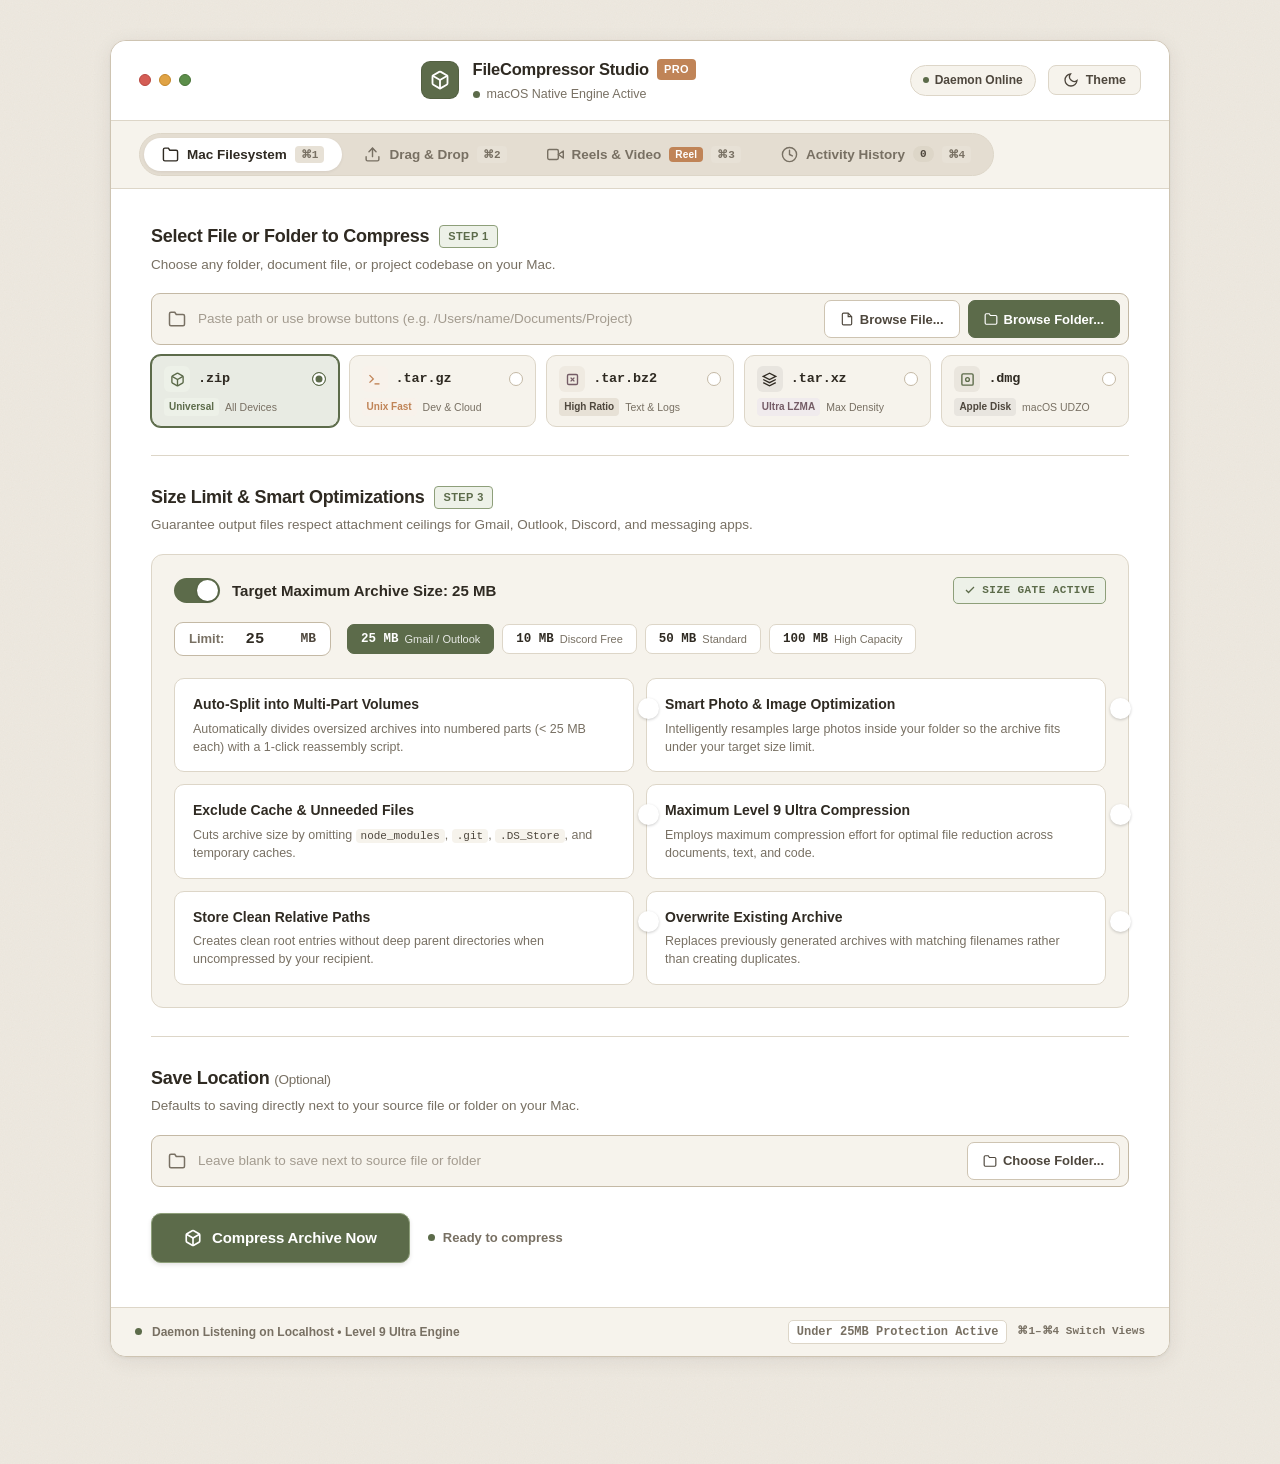
==== static/index.html @ dd41f432 "first commit" ====
<!DOCTYPE html>
<html lang="en" data-theme="light">

<head>
  <meta charset="UTF-8">
  <meta name="viewport" content="width=device-width, initial-scale=1.0">
  <title>FileCompressor Studio — Pro Archiving &amp; Media Engine</title>
  <link rel="icon" type="image/svg+xml" href="/static/favicon.svg">
  <link rel="icon" type="image/png" sizes="32x32" href="/static/favicon.png">
  <link rel="shortcut icon" href="/favicon.ico">
  <link rel="stylesheet" href="/static/style.css">
</head>

<body>
  <!-- Ambient background depth elements -->
  <div class="ambient-glow-top" aria-hidden="true"></div>
  <div class="ambient-glow-bottom" aria-hidden="true"></div>

  <!-- Master App Window Shell -->
  <div class="app-window">

    <!-- Window Titlebar & Header -->
    <header class="window-titlebar">
      <!-- Top Bar: Traffic lights, Branding, Theme & Status -->
      <div class="titlebar-top-bar">
        <!-- Simulated macOS Traffic Lights -->
        <div class="window-controls" aria-hidden="true">
          <span class="control-dot close" title="Close"></span>
          <span class="control-dot minimize" title="Minimize"></span>
          <span class="control-dot expand" title="Expand"></span>
        </div>

        <!-- App Brand & Status -->
        <div class="app-brand">
          <div class="brand-mark">
            <svg width="20" height="20" viewBox="0 0 24 24" fill="none" stroke="currentColor" stroke-width="2.2"
              stroke-linecap="round" stroke-linejoin="round">
              <path
                d="M21 16V8a2 2 0 0 0-1-1.73l-7-4a2 2 0 0 0-2 0l-7 4A2 2 0 0 0 3 8v8a2 2 0 0 0 1 1.73l7 4a2 2 0 0 0 2 0l7-4A2 2 0 0 0 21 16z">
              </path>
              <polyline points="3.27 6.96 12 12.01 20.73 6.96"></polyline>
              <line x1="12" y1="22.08" x2="12" y2="12"></line>
            </svg>
          </div>
          <div class="brand-text">
            <div class="brand-title-row">
              <span class="brand-name">FileCompressor Studio</span>
              <span class="brand-pill">Pro</span>
            </div>
            <span class="brand-meta" id="platform-badge">
              <span class="status-indicator"></span>
              macOS Native Engine Active
            </span>
          </div>
        </div>

        <!-- Titlebar Right / Quick Tools -->
        <div class="titlebar-actions">
          <div class="system-status-chip">
            <span class="pulse-dot"></span>
            <span>Daemon Online</span>
          </div>
          <button type="button" class="btn-theme-toggle" id="btn-theme-toggle" title="Toggle Light / Dark theme"
            aria-label="Toggle Theme">
            <svg class="theme-icon-sun" width="16" height="16" viewBox="0 0 24 24" fill="none" stroke="currentColor"
              stroke-width="2">
              <circle cx="12" cy="12" r="5"></circle>
              <line x1="12" y1="1" x2="12" y2="3"></line>
              <line x1="12" y1="21" x2="12" y2="23"></line>
              <line x1="4.22" y1="4.22" x2="5.64" y2="5.64"></line>
              <line x1="18.36" y1="18.36" x2="19.78" y2="19.78"></line>
              <line x1="1" y1="12" x2="3" y2="12"></line>
              <line x1="21" y1="12" x2="23" y2="12"></line>
              <line x1="4.22" y1="19.78" x2="5.64" y2="18.36"></line>
              <line x1="18.36" y1="5.64" x2="19.78" y2="4.22"></line>
            </svg>
            <svg class="theme-icon-moon" width="16" height="16" viewBox="0 0 24 24" fill="none" stroke="currentColor"
              stroke-width="2">
              <path d="M21 12.79A9 9 0 1 1 11.21 3 7 7 0 0 0 21 12.79z"></path>
            </svg>
            <span class="theme-label">Theme</span>
          </button>
        </div>
      </div>

      <!-- Segmented Navigation Shelf -->
      <div class="titlebar-nav-shelf">
        <nav class="nav-tabs" role="tablist" aria-label="Workflow Navigation">
          <button class="tab-btn active" id="tab-local-btn" data-tab="tab-local" role="tab" aria-selected="true">
            <svg width="17" height="17" viewBox="0 0 24 24" fill="none" stroke="currentColor" stroke-width="2"
              stroke-linecap="round" stroke-linejoin="round">
              <path d="M22 19a2 2 0 0 1-2 2H4a2 2 0 0 1-2-2V5a2 2 0 0 1 2-2h5l2 3h9a2 2 0 0 1 2 2z"></path>
            </svg>
            <span>Mac Filesystem</span>
            <kbd class="tab-kbd">⌘1</kbd>
          </button>
          <button class="tab-btn" id="tab-upload-btn" data-tab="tab-upload" role="tab" aria-selected="false">
            <svg width="17" height="17" viewBox="0 0 24 24" fill="none" stroke="currentColor" stroke-width="2"
              stroke-linecap="round" stroke-linejoin="round">
              <path d="M21 15v4a2 2 0 0 1-2 2H5a2 2 0 0 1-2-2v-4"></path>
              <polyline points="17 8 12 3 7 8"></polyline>
              <line x1="12" y1="3" x2="12" y2="15"></line>
            </svg>
            <span>Drag &amp; Drop</span>
            <kbd class="tab-kbd">⌘2</kbd>
          </button>
          <button class="tab-btn" id="tab-video-btn" data-tab="tab-video" role="tab" aria-selected="false">
            <svg width="17" height="17" viewBox="0 0 24 24" fill="none" stroke="currentColor" stroke-width="2"
              stroke-linecap="round" stroke-linejoin="round">
              <polygon points="23 7 16 12 23 17 23 7"></polygon>
              <rect x="1" y="5" width="15" height="14" rx="2" ry="2"></rect>
            </svg>
            <span>Reels &amp; Video</span>
            <span class="tab-new-badge">Reel</span>
            <kbd class="tab-kbd">⌘3</kbd>
          </button>
          <button class="tab-btn" id="tab-history-btn" data-tab="tab-history" role="tab" aria-selected="false">
            <svg width="17" height="17" viewBox="0 0 24 24" fill="none" stroke="currentColor" stroke-width="2"
              stroke-linecap="round" stroke-linejoin="round">
              <circle cx="12" cy="12" r="10"></circle>
              <polyline points="12 6 12 12 16 14"></polyline>
            </svg>
            <span>Activity History</span>
            <span class="badge-counter" id="history-count">0</span>
            <kbd class="tab-kbd">⌘4</kbd>
          </button>
        </nav>
      </div>
    </header>

    <!-- Main Workspace Body -->
    <div class="window-body">

      <!-- ======================================================== -->
      <!-- TAB 1: LOCAL FILESYSTEM ARCHIVER                         -->
      <!-- ======================================================== -->
      <main class="tab-content active" id="tab-local" role="tabpanel">

        <!-- SECTION 1: Source Selection -->
        <div class="panel-section">
          <div class="section-headline">
            <div class="section-title-wrap">
              <h2 class="section-title">Select File or Folder to Compress</h2>
              <span class="section-badge">Step 1</span>
            </div>
            <p class="section-desc">Choose any folder, document file, or project codebase on your Mac.</p>
          </div>

          <div class="source-picker-block">
            <div class="command-input-bar">
              <div class="input-icon-glyph">
                <svg width="18" height="18" viewBox="0 0 24 24" fill="none" stroke="currentColor" stroke-width="2">
                  <path d="M22 19a2 2 0 0 1-2 2H4a2 2 0 0 1-2-2V5a2 2 0 0 1 2-2h5l2 3h9a2 2 0 0 1 2 2z"></path>
                </svg>
              </div>
              <input type="text" id="local-source-input" class="command-input"
                placeholder="Paste path or use browse buttons (e.g. /Users/name/Documents/Project)" spellcheck="false"
                autocomplete="off">
              <div class="input-actions-dock">
                <button type="button" class="btn-dock" id="btn-browse-file" title="Pick file using macOS native dialog">
                  <svg width="14" height="14" viewBox="0 0 24 24" fill="none" stroke="currentColor" stroke-width="2">
                    <path d="M14 2H6a2 2 0 0 0-2 2v16a2 2 0 0 0 2 2h12a2 2 0 0 0 2-2V8z"></path>
                    <polyline points="14 2 14 8 20 8"></polyline>
                  </svg>
                  Browse File...
                </button>
                <button type="button" class="btn-dock btn-dock-primary" id="btn-browse-folder"
                  title="Pick folder using macOS native dialog">
                  <svg width="14" height="14" viewBox="0 0 24 24" fill="none" stroke="currentColor" stroke-width="2">
                    <path d="M22 19a2 2 0 0 1-2 2H4a2 2 0 0 1-2-2V5a2 2 0 0 1 2-2h5l2 3h9a2 2 0 0 1 2 2z"></path>
                  </svg>
                  Browse Folder...
                </button>
              </div>
            </div>

            <!-- Live Source Status Card -->
            <div class="source-inspector-card" id="source-info-bar" style="display: none;">
              <div class="inspector-badge" id="source-type-tag">Folder</div>
              <div class="inspector-details">
                <span class="inspector-name" id="source-name-display">-</span>
                <span class="inspector-sub">Verified filesystem path ready for compression</span>
              </div>
              <div class="inspector-size-tag" id="source-size-display">-</div>
            </div>
          </div>
        </div>

        <!-- Output Format Cards (5 blocks in 1 line) -->
        <div class="panel-section panel-section-compact">
          <div class="format-deck" id="format-grid">
            <!-- ZIP -->
            <label class="format-card selected" title="Universal ZIP archive — compatible across all platforms">
              <input type="radio" name="format" value="zip" checked>
              <div class="fcard-inner">
                <div class="fcard-header">
                  <div class="fcard-icon zip-icon">
                    <svg width="15" height="15" viewBox="0 0 24 24" fill="none" stroke="currentColor"
                      stroke-width="2.2">
                      <path
                        d="M21 16V8a2 2 0 0 0-1-1.73l-7-4a2 2 0 0 0-2 0l-7 4A2 2 0 0 0 3 8v8a2 2 0 0 0 1 1.73l7 4a2 2 0 0 0 2 0l7-4A2 2 0 0 0 21 16z">
                      </path>
                      <polyline points="3.27 6.96 12 12.01 20.73 6.96"></polyline>
                      <line x1="12" y1="22.08" x2="12" y2="12"></line>
                    </svg>
                  </div>
                  <span class="fcard-ext">.zip</span>
                  <span class="fcard-check"></span>
                </div>
                <div class="fcard-tag-row">
                  <span class="fcard-chip chip-blue">Universal</span>
                  <span class="fcard-sub">All Devices</span>
                </div>
              </div>
            </label>

            <!-- TAR.GZ -->
            <label class="format-card" title="GNU Gzip tarball — standard for Linux servers and codebases">
              <input type="radio" name="format" value="tar.gz">
              <div class="fcard-inner">
                <div class="fcard-header">
                  <div class="fcard-icon targz-icon">
                    <svg width="15" height="15" viewBox="0 0 24 24" fill="none" stroke="currentColor"
                      stroke-width="2.2">
                      <polyline points="4 17 10 11 4 5"></polyline>
                      <line x1="12" y1="19" x2="20" y2="19"></line>
                    </svg>
                  </div>
                  <span class="fcard-ext">.tar.gz</span>
                  <span class="fcard-check"></span>
                </div>
                <div class="fcard-tag-row">
                  <span class="fcard-chip chip-emerald">Unix Fast</span>
                  <span class="fcard-sub">Dev &amp; Cloud</span>
                </div>
              </div>
            </label>

            <!-- TAR.BZ2 -->
            <label class="format-card" title="Bzip2 tarball — exceptional compression ratio for text and logs">
              <input type="radio" name="format" value="tar.bz2">
              <div class="fcard-inner">
                <div class="fcard-header">
                  <div class="fcard-icon tarbz2-icon">
                    <svg width="15" height="15" viewBox="0 0 24 24" fill="none" stroke="currentColor"
                      stroke-width="2.2">
                      <rect x="4" y="4" width="16" height="16" rx="2"></rect>
                      <line x1="9" y1="9" x2="15" y2="15"></line>
                      <line x1="15" y1="9" x2="9" y2="15"></line>
                    </svg>
                  </div>
                  <span class="fcard-ext">.tar.bz2</span>
                  <span class="fcard-check"></span>
                </div>
                <div class="fcard-tag-row">
                  <span class="fcard-chip chip-amber">High Ratio</span>
                  <span class="fcard-sub">Text &amp; Logs</span>
                </div>
              </div>
            </label>

            <!-- TAR.XZ -->
            <label class="format-card" title="LZMA2 tarball — maximum byte density for smallest size">
              <input type="radio" name="format" value="tar.xz">
              <div class="fcard-inner">
                <div class="fcard-header">
                  <div class="fcard-icon tarxz-icon">
                    <svg width="15" height="15" viewBox="0 0 24 24" fill="none" stroke="currentColor"
                      stroke-width="2.2">
                      <path d="M12 2L2 7l10 5 10-5-10-5z"></path>
                      <path d="M2 17l10 5 10-5"></path>
                      <path d="M2 12l10 5 10-5"></path>
                    </svg>
                  </div>
                  <span class="fcard-ext">.tar.xz</span>
                  <span class="fcard-check"></span>
                </div>
                <div class="fcard-tag-row">
                  <span class="fcard-chip chip-purple">Ultra LZMA</span>
                  <span class="fcard-sub">Max Density</span>
                </div>
              </div>
            </label>

            <!-- DMG -->
            <label class="format-card" title="Apple UDZO disk image — native macOS container">
              <input type="radio" name="format" value="dmg">
              <div class="fcard-inner">
                <div class="fcard-header">
                  <div class="fcard-icon dmg-icon">
                    <svg width="15" height="15" viewBox="0 0 24 24" fill="none" stroke="currentColor"
                      stroke-width="2.2">
                      <rect x="3" y="3" width="18" height="18" rx="2"></rect>
                      <circle cx="12" cy="12" r="3"></circle>
                    </svg>
                  </div>
                  <span class="fcard-ext">.dmg</span>
                  <span class="fcard-check"></span>
                </div>
                <div class="fcard-tag-row">
                  <span class="fcard-chip chip-slate">Apple Disk</span>
                  <span class="fcard-sub">macOS UDZO</span>
                </div>
              </div>
            </label>
          </div>
        </div>

        <div class="section-divider"></div>

        <!-- SECTION 3: Capacity & Size Limit (The Under 25 MB Engine) -->
        <div class="panel-section">
          <div class="section-headline">
            <div class="section-title-wrap">
              <h2 class="section-title">Size Limit &amp; Smart Optimizations</h2>
              <span class="section-badge">Step 3</span>
            </div>
            <p class="section-desc">Guarantee output files respect attachment ceilings for Gmail, Outlook, Discord, and
              messaging apps.</p>
          </div>

          <div class="capacity-engine-box">
            <!-- Master Enable Switch -->
            <div class="switch-row-header">
              <label class="switch-pill-label" for="chk-target-limit">
                <input type="checkbox" id="chk-target-limit" checked>
                <span class="switch-ui"><span class="switch-thumb"></span></span>
                <span class="switch-title">Target Maximum Archive Size: <strong id="target-label-text">25
                    MB</strong></span>
              </label>
              <span class="capacity-indicator-pill">
                <svg width="12" height="12" viewBox="0 0 24 24" fill="none" stroke="currentColor" stroke-width="2.5">
                  <polyline points="20 6 9 17 4 12"></polyline>
                </svg>
                Size Gate Active
              </span>
            </div>

            <div class="target-controls" id="target-controls">
              <div class="capacity-input-deck">
                <div class="size-stepper-wrap">
                  <span class="size-prefix">Limit:</span>
                  <input type="number" id="target-size-input" class="size-number-input" value="25" min="1" max="1000"
                    step="1">
                  <span class="size-unit">MB</span>
                </div>
                <div class="target-presets">
                  <button type="button" class="btn-preset active-chip" data-preset="25">
                    <span class="preset-name">25 MB</span>
                    <span class="preset-note">Gmail / Outlook</span>
                  </button>
                  <button type="button" class="btn-preset" data-preset="10">
                    <span class="preset-name">10 MB</span>
                    <span class="preset-note">Discord Free</span>
                  </button>
                  <button type="button" class="btn-preset" data-preset="50">
                    <span class="preset-name">50 MB</span>
                    <span class="preset-note">Standard</span>
                  </button>
                  <button type="button" class="btn-preset" data-preset="100">
                    <span class="preset-name">100 MB</span>
                    <span class="preset-note">High Capacity</span>
                  </button>
                </div>
              </div>
            </div>

            <!-- Precision Optimization Switches Grid -->
            <div class="switches-grid">
              <label class="switch-card" for="chk-split-exceeds">
                <div class="switch-card-text">
                  <span class="switch-card-title">Auto-Split into Multi-Part Volumes</span>
                  <span class="switch-card-desc">Automatically divides oversized archives into numbered parts (&lt; 25
                    MB each) with a 1-click reassembly script.</span>
                </div>
                <div class="switch-toggle-slot">
                  <input type="checkbox" id="chk-split-exceeds" checked>
                  <span class="switch-ui"><span class="switch-thumb"></span></span>
                </div>
              </label>

              <label class="switch-card" for="chk-optimize-media">
                <div class="switch-card-text">
                  <span class="switch-card-title">Smart Photo &amp; Image Optimization</span>
                  <span class="switch-card-desc">Intelligently resamples large photos inside your folder so the archive
                    fits under your target size limit.</span>
                </div>
                <div class="switch-toggle-slot">
                  <input type="checkbox" id="chk-optimize-media" checked>
                  <span class="switch-ui"><span class="switch-thumb"></span></span>
                </div>
              </label>

              <label class="switch-card" for="chk-exclude-junk">
                <div class="switch-card-text">
                  <span class="switch-card-title">Exclude Cache &amp; Unneeded Files</span>
                  <span class="switch-card-desc">Cuts archive size by omitting <code>node_modules</code>,
                    <code>.git</code>, <code>.DS_Store</code>, and temporary caches.</span>
                </div>
                <div class="switch-toggle-slot">
                  <input type="checkbox" id="chk-exclude-junk" checked>
                  <span class="switch-ui"><span class="switch-thumb"></span></span>
                </div>
              </label>

              <label class="switch-card" for="chk-max-compress">
                <div class="switch-card-text">
                  <span class="switch-card-title">Maximum Level 9 Ultra Compression</span>
                  <span class="switch-card-desc">Employs maximum compression effort for optimal file reduction across
                    documents, text, and code.</span>
                </div>
                <div class="switch-toggle-slot">
                  <input type="checkbox" id="chk-max-compress" checked>
                  <span class="switch-ui"><span class="switch-thumb"></span></span>
                </div>
              </label>

              <label class="switch-card" for="chk-relative">
                <div class="switch-card-text">
                  <span class="switch-card-title">Store Clean Relative Paths</span>
                  <span class="switch-card-desc">Creates clean root entries without deep parent directories when
                    uncompressed by your recipient.</span>
                </div>
                <div class="switch-toggle-slot">
                  <input type="checkbox" id="chk-relative" checked>
                  <span class="switch-ui"><span class="switch-thumb"></span></span>
                </div>
              </label>

              <label class="switch-card" for="chk-overwrite">
                <div class="switch-card-text">
                  <span class="switch-card-title">Overwrite Existing Archive</span>
                  <span class="switch-card-desc">Replaces previously generated archives with matching filenames rather
                    than creating duplicates.</span>
                </div>
                <div class="switch-toggle-slot">
                  <input type="checkbox" id="chk-overwrite" checked>
                  <span class="switch-ui"><span class="switch-thumb"></span></span>
                </div>
              </label>
            </div>
          </div>
        </div>

        <div class="section-divider"></div>

        <!-- SECTION 4: Output Destination (Optional) -->
        <div class="panel-section">
          <div class="section-headline">
            <div class="section-title-wrap">
              <h2 class="section-title">Save Location <span class="title-optional">(Optional)</span></h2>
            </div>
            <p class="section-desc">Defaults to saving directly next to your source file or folder on your Mac.</p>
          </div>

          <div class="command-input-bar">
            <div class="input-icon-glyph">
              <svg width="18" height="18" viewBox="0 0 24 24" fill="none" stroke="currentColor" stroke-width="2">
                <path d="M22 19a2 2 0 0 1-2 2H4a2 2 0 0 1-2-2V5a2 2 0 0 1 2-2h5l2 3h9a2 2 0 0 1 2 2z"></path>
              </svg>
            </div>
            <input type="text" id="local-output-input" class="command-input"
              placeholder="Leave blank to save next to source file or folder" spellcheck="false">
            <div class="input-actions-dock">
              <button type="button" class="btn-dock" id="btn-browse-dest" title="Pick destination folder">
                <svg width="14" height="14" viewBox="0 0 24 24" fill="none" stroke="currentColor" stroke-width="2">
                  <path d="M22 19a2 2 0 0 1-2 2H4a2 2 0 0 1-2-2V5a2 2 0 0 1 2-2h5l2 3h9a2 2 0 0 1 2 2z"></path>
                </svg>
                Choose Folder...
              </button>
            </div>
          </div>
        </div>

        <!-- Action Command Dock -->
        <div class="action-command-dock">
          <button type="button" class="btn-primary-action" id="btn-compress-local">
            <svg class="action-icon" width="18" height="18" viewBox="0 0 24 24" fill="none" stroke="currentColor"
              stroke-width="2.2">
              <path
                d="M21 16V8a2 2 0 0 0-1-1.73l-7-4a2 2 0 0 0-2 0l-7 4A2 2 0 0 0 3 8v8a2 2 0 0 0 1 1.73l7 4a2 2 0 0 0 2 0l7-4A2 2 0 0 0 21 16z">
              </path>
              <polyline points="3.27 6.96 12 12.01 20.73 6.96"></polyline>
              <line x1="12" y1="22.08" x2="12" y2="12"></line>
            </svg>
            <span class="btn-text">Compress Archive Now</span>
            <span class="btn-spinner" style="display: none;"></span>
          </button>
          <div class="action-meta-info">
            <span class="status-live-dot"></span>
            <span class="action-status-text" id="local-status-text">Ready to compress</span>
          </div>
        </div>

        <!-- Error Notification Banner -->
        <div class="alert-banner alert-banner-error" id="local-error-alert" style="display: none;">
          <div class="alert-icon-wrap">
            <svg width="18" height="18" viewBox="0 0 24 24" fill="none" stroke="currentColor" stroke-width="2.5">
              <circle cx="12" cy="12" r="10"></circle>
              <line x1="12" y1="8" x2="12" y2="12"></line>
              <line x1="12" y1="16" x2="12.01" y2="16"></line>
            </svg>
          </div>
          <div class="alert-content">
            <strong class="alert-title" id="error-title">Compression Error</strong>
            <p class="alert-desc" id="error-message">-</p>
          </div>
        </div>

        <!-- Result Completion Deck -->
        <div class="result-deck" id="local-result-card" style="display: none;">
          <div class="result-deck-header">
            <div class="result-lead">
              <div class="result-success-circle">
                <span id="result-status-icon">
                  <svg width="20" height="20" viewBox="0 0 24 24" fill="none" stroke="currentColor" stroke-width="2.8">
                    <polyline points="20 6 9 17 4 12"></polyline>
                  </svg>
                </span>
              </div>
              <div class="result-text-group">
                <h3 class="result-headline" id="result-title-text">Archive Created Successfully</h3>
                <span class="result-timestamp" id="result-time-text">Finished in 0.2s</span>
              </div>
            </div>
            <div class="savings-tag" id="result-savings-pill">-65% Saved</div>
          </div>

          <!-- Capacity Limit Banner -->
          <div class="limit-status-banner" id="limit-banner" style="display: none;">
            <div class="limit-status-icon" id="limit-banner-icon">
              <svg width="18" height="18" viewBox="0 0 24 24" fill="none" stroke="currentColor" stroke-width="2.5">
                <polyline points="20 6 9 17 4 12"></polyline>
              </svg>
            </div>
            <div class="limit-status-body">
              <strong id="limit-banner-title">Under 25 MB Limit</strong>
              <p id="limit-banner-desc">Ready for direct Gmail, Outlook, or Discord attachment.</p>
            </div>
            <button type="button" class="btn-action-split" id="btn-manual-split" style="display: none;">
              Split into &lt;25 MB Parts
            </button>
          </div>

          <!-- 4-Stat Metric Deck -->
          <div class="metrics-grid">
            <div class="metric-card">
              <span class="metric-label">ORIGINAL SIZE</span>
              <span class="metric-val" id="stat-orig-size">-</span>
            </div>
            <div class="metric-card metric-card-highlight">
              <span class="metric-label">COMPRESSED SIZE</span>
              <span class="metric-val" id="stat-comp-size">-</span>
            </div>
            <div class="metric-card">
              <span class="metric-label">SPACE SAVED</span>
              <span class="metric-val text-emerald" id="stat-saved-bytes">-</span>
            </div>
            <div class="metric-card">
              <span class="metric-label">ARCHIVE FORMAT</span>
              <span class="metric-val" id="stat-format">-</span>
            </div>
          </div>

          <!-- Output Path Display -->
          <div class="result-path-deck">
            <span class="path-title">OUTPUT PATH:</span>
            <code class="path-snippet" id="result-output-path">-</code>
          </div>

          <!-- Multi-Part Volumes Deck (if split) -->
          <div class="split-volumes-deck" id="split-parts-box" style="display: none;">
            <div class="split-volumes-header">
              <div class="split-headline">
                <strong>Sequential Volumes (<span id="split-count-label">0</span> parts)</strong>
                <span class="split-guarantee-chip">All parts strictly &lt; 25 MB</span>
              </div>
            </div>
            <ul class="split-volumes-list" id="split-parts-list"></ul>
            <div class="reassembly-dock join-command-row">
              <span class="reassembly-title">Terminal Reassembly Command:</span>
              <div class="reassembly-code-row">
                <code id="join-command-code">cat archive.part* &gt; archive.zip</code>
                <button type="button" class="btn-copy-code" id="btn-copy-join">Copy Command</button>
              </div>
            </div>
          </div>

          <!-- Result Footer Actions -->
          <div class="result-actions-strip">
            <button type="button" class="btn-dock btn-dock-primary" id="btn-reveal-finder">
              <svg width="15" height="15" viewBox="0 0 24 24" fill="none" stroke="currentColor" stroke-width="2">
                <circle cx="11" cy="11" r="8"></circle>
                <line x1="21" y1="21" x2="16.65" y2="16.65"></line>
              </svg>
              Show in Finder
            </button>
            <button type="button" class="btn-dock" id="btn-download-result">
              <svg width="15" height="15" viewBox="0 0 24 24" fill="none" stroke="currentColor" stroke-width="2">
                <path d="M21 15v4a2 2 0 0 1-2 2H5a2 2 0 0 1-2-2v-4"></path>
                <polyline points="7 10 12 15 17 10"></polyline>
                <line x1="12" y1="15" x2="12" y2="3"></line>
              </svg>
              Download via Browser
            </button>
          </div>
        </div>

      </main>

      <!-- ======================================================== -->
      <!-- TAB 2: BROWSER DROP ZONE (DRAG & DROP)                  -->
      <!-- ======================================================== -->
      <main class="tab-content" id="tab-upload" role="tabpanel" style="display: none;">
        <div class="panel-section">
          <div class="section-headline">
            <div class="section-title-wrap">
              <h2 class="section-title">Drag &amp; Drop Files or Folders</h2>
              <span class="section-badge">Browser Archiver</span>
            </div>
            <p class="section-desc">Instantly compress files and folders in your browser without entering any filesystem
              path.</p>
          </div>

          <!-- Drop Surface -->
          <div class="drop-surface" id="upload-dropzone">
            <div class="drop-blueprint-grid" aria-hidden="true"></div>
            <div class="drop-content-inner">
              <div class="drop-icon-ring">
                <svg width="32" height="32" viewBox="0 0 24 24" fill="none" stroke="currentColor" stroke-width="2">
                  <path d="M21 15v4a2 2 0 0 1-2 2H5a2 2 0 0 1-2-2v-4"></path>
                  <polyline points="17 8 12 3 7 8"></polyline>
                  <line x1="12" y1="3" x2="12" y2="15"></line>
                </svg>
              </div>
              <h3 class="drop-title">Drag &amp; drop files or folders here</h3>
              <p class="drop-sub">Release items anywhere on this canvas to stage for instant compression</p>

              <div class="drop-triggers-dock">
                <label class="btn-dock btn-dock-primary btn-file-label">
                  <svg width="15" height="15" viewBox="0 0 24 24" fill="none" stroke="currentColor" stroke-width="2">
                    <path d="M14 2H6a2 2 0 0 0-2 2v16a2 2 0 0 0 2 2h12a2 2 0 0 0 2-2V8z"></path>
                    <polyline points="14 2 14 8 20 8"></polyline>
                  </svg>
                  Choose Files...
                  <input type="file" id="upload-file-input" multiple style="display: none;">
                </label>
                <label class="btn-dock btn-file-label">
                  <svg width="15" height="15" viewBox="0 0 24 24" fill="none" stroke="currentColor" stroke-width="2">
                    <path d="M22 19a2 2 0 0 1-2 2H4a2 2 0 0 1-2-2V5a2 2 0 0 1 2-2h5l2 3h9a2 2 0 0 1 2 2z"></path>
                  </svg>
                  Choose Folder...
                  <input type="file" id="upload-folder-input" webkitdirectory directory multiple style="display: none;">
                </label>
              </div>
            </div>
          </div>

          <!-- Staged files list drawer -->
          <div class="staged-drawer" id="staged-box" style="display: none;">
            <div class="staged-header">
              <div class="staged-meta">
                <span class="status-live-dot"></span>
                <span class="staged-count-text" id="staged-count-label">0 items staged</span>
              </div>
              <button type="button" class="btn-link" id="btn-clear-staged">Clear All</button>
            </div>
            <ul class="staged-list" id="staged-list"></ul>
          </div>
        </div>

        <div class="section-divider"></div>

        <!-- Format Selector for Drop Zone -->
        <div class="panel-section">
          <div class="section-headline">
            <div class="section-title-wrap">
              <h2 class="section-title">Select Compression Format</h2>
            </div>
            <p class="section-desc">Choose which format to download the compressed archive as.</p>
          </div>

          <div class="pill-format-strip">
            <label class="pill-radio selected">
              <input type="radio" name="upload-format" value="zip" checked>
              <span class="pill-body">
                <strong class="pill-name">.zip</strong>
                <span class="pill-tag">Universal</span>
              </span>
            </label>
            <label class="pill-radio">
              <input type="radio" name="upload-format" value="tar.gz">
              <span class="pill-body">
                <strong class="pill-name">.tar.gz</strong>
                <span class="pill-tag">Unix Gzip</span>
              </span>
            </label>
            <label class="pill-radio">
              <input type="radio" name="upload-format" value="tar.bz2">
              <span class="pill-body">
                <strong class="pill-name">.tar.bz2</strong>
                <span class="pill-tag">Bzip2</span>
              </span>
            </label>
            <label class="pill-radio">
              <input type="radio" name="upload-format" value="tar.xz">
              <span class="pill-body">
                <strong class="pill-name">.tar.xz</strong>
                <span class="pill-tag">LZMA2</span>
              </span>
            </label>
          </div>
        </div>

        <!-- Action Command Dock -->
        <div class="action-command-dock">
          <button type="button" class="btn-primary-action" id="btn-compress-upload" disabled>
            <svg class="action-icon" width="18" height="18" viewBox="0 0 24 24" fill="none" stroke="currentColor"
              stroke-width="2.2">
              <path d="M21 15v4a2 2 0 0 1-2 2H5a2 2 0 0 1-2-2v-4"></path>
              <polyline points="7 10 12 15 17 10"></polyline>
              <line x1="12" y1="15" x2="12" y2="3"></line>
            </svg>
            <span class="btn-text">Compress &amp; Download Archive</span>
            <span class="btn-spinner" style="display: none;"></span>
          </button>
          <div class="action-meta-info">
            <span class="action-status-text" id="upload-status-text">Select files to begin</span>
          </div>
        </div>
      </main>

      <!-- ======================================================== -->
      <!-- TAB 3: VIDEO & REELS STUDIO                              -->
      <!-- ======================================================== -->
      <main class="tab-content" id="tab-video" role="tabpanel" style="display: none;">
        <div class="panel-section">
          <div class="section-headline">
            <div class="section-title-wrap">
              <h2 class="section-title">Download Instagram Reels, YouTube &amp; Pinterest</h2>
              <span class="section-badge-ig">Native Full HD</span>
            </div>
            <p class="section-desc">Download videos and audio tracks with guaranteed exact native pixel dimensions
              (1080×1920, 4K, 1080p).</p>
          </div>

          <!-- Video URL Command Bar -->
          <div class="command-input-bar video-url-bar">
            <div class="input-icon-glyph">
              <svg width="18" height="18" viewBox="0 0 24 24" fill="none" stroke="currentColor" stroke-width="2">
                <path d="M10 13a5 5 0 0 0 7.54.54l3-3a5 5 0 0 0-7.07-7.07l-1.72 1.71"></path>
                <path d="M14 11a5 5 0 0 0-7.54-.54l-3 3a5 5 0 0 0 7.07 7.07l1.71-1.71"></path>
              </svg>
            </div>
            <input type="text" id="video-url-input" class="command-input"
              placeholder="Paste Instagram Reel link, YouTube video URL, or Pinterest pin..." spellcheck="false"
              autocomplete="off">
            <!-- Live Platform Detection Chip -->
            <div id="video-platform-badge" class="platform-chip" style="display: none;">
              <span class="platform-dot"></span>
              <span id="video-platform-name">Platform</span>
            </div>

            <div class="input-actions-dock">
              <button type="button" class="btn-dock" id="btn-paste-video-url" title="Paste link from clipboard">
                <svg width="14" height="14" viewBox="0 0 24 24" fill="none" stroke="currentColor" stroke-width="2">
                  <path d="M16 4h2a2 2 0 0 1 2 2v14a2 2 0 0 1-2 2H6a2 2 0 0 1-2-2V6a2 2 0 0 1 2-2h2"></path>
                  <rect x="8" y="2" width="8" height="4" rx="1" ry="1"></rect>
                </svg>
                Paste Link
              </button>
              <button type="button" class="btn-dock btn-dock-primary" id="btn-inspect-video">
                <svg width="14" height="14" viewBox="0 0 24 24" fill="none" stroke="currentColor" stroke-width="2">
                  <circle cx="11" cy="11" r="8"></circle>
                  <line x1="21" y1="21" x2="16.65" y2="16.65"></line>
                </svg>
                <span class="btn-text">Inspect Media</span>
                <span class="btn-spinner" style="display: none;"></span>
              </button>
            </div>
          </div>

          <!-- Supported Platforms Strip -->
          <div class="supported-services-strip">
            <span class="services-label">Supported Services:</span>
            <div class="services-pills">
              <span class="service-pill service-pill-ig">
                <svg width="14" height="14" viewBox="0 0 24 24" fill="none" stroke="currentColor" stroke-width="2">
                  <rect x="2" y="2" width="20" height="20" rx="5" ry="5"></rect>
                  <path d="M16 11.37A4 4 0 1 1 12.63 8 4 4 0 0 1 16 11.37z"></path>
                  <line x1="17.5" y1="6.5" x2="17.51" y2="6.5"></line>
                </svg>
                Instagram Reels &amp; Posts
              </span>
              <span class="service-pill service-pill-yt">
                <svg width="14" height="14" viewBox="0 0 24 24" fill="currentColor">
                  <path
                    d="M23.498 6.186a3.016 3.016 0 0 0-2.122-2.136C19.505 3.545 12 3.545 12 3.545s-7.505 0-9.377.505A3.017 3.017 0 0 0 .502 6.186C0 8.07 0 12 0 12s0 3.93.502 5.814a3.016 3.016 0 0 0 2.122 2.136c1.871.505 9.376.505 9.376.505s7.505 0 9.377-.505a3.015 3.015 0 0 0 2.122-2.136C24 15.93 24 12 24 12s0-3.93-.502-5.814zM9.545 15.568V8.432L15.818 12l-6.273 3.568z" />
                </svg>
                YouTube &amp; Shorts
              </span>
              <span class="service-pill service-pill-pin">
                <svg width="14" height="14" viewBox="0 0 24 24" fill="currentColor">
                  <path
                    d="M12 0a12 12 0 0 0-4.37 23.17c-.07-.95-.13-2.4.03-3.44l1.04-4.4s-.26-.53-.26-1.32c0-1.24.72-2.17 1.62-2.17.76 0 1.13.57 1.13 1.26 0 .77-.49 1.92-.74 2.98-.21.9.45 1.63 1.33 1.63 1.6 0 2.83-1.68 2.83-4.11 0-2.15-1.54-3.65-3.75-3.65-2.55 0-4.05 1.91-4.05 3.89 0 .77.3 1.6.67 2.05a.3.3 0 0 1 .07.29c-.07.3-.23.95-.26 1.08-.04.18-.15.22-.34.13-1.28-.6-2.08-2.47-2.08-3.98 0-3.24 2.35-6.21 6.79-6.21 3.56 0 6.33 2.54 6.33 5.93 0 3.54-2.23 6.39-5.33 6.39-1.04 0-2.02-.54-2.36-1.18l-.64 2.45c-.23.89-.86 2.01-1.28 2.7A12 12 0 1 0 12 0z" />
                </svg>
                Pinterest Video Pins
              </span>
              <span class="service-guarantee">
                <svg width="13" height="13" viewBox="0 0 24 24" fill="none" stroke="currentColor" stroke-width="2.5">
                  <polyline points="20 6 9 17 4 12"></polyline>
                </svg>
                Original Resolution Preserved
              </span>
            </div>
          </div>
        </div>

        <!-- Video Error Banner -->
        <div class="alert-banner alert-banner-error" id="video-error-alert" style="display: none;">
          <div class="alert-icon-wrap">
            <svg width="18" height="18" viewBox="0 0 24 24" fill="none" stroke="currentColor" stroke-width="2.5">
              <circle cx="12" cy="12" r="10"></circle>
              <line x1="12" y1="8" x2="12" y2="12"></line>
              <line x1="12" y1="16" x2="12.01" y2="16"></line>
            </svg>
          </div>
          <span id="video-error-message">Error message</span>
        </div>

        <!-- Media Inspector Card (Shown after Inspect) -->
        <div class="media-inspector-card" id="video-preview-card" style="display: none;">
          <div class="media-frame">
            <img id="video-thumb-img" src="" alt="Thumbnail preview">
            <span class="media-duration-badge" id="video-duration-badge">00:00</span>
          </div>

          <div class="media-meta-deck">
            <div class="media-tags-row">
              <span class="media-platform-tag" id="preview-platform-tag">Instagram Reel</span>
              <span class="media-aspect-tag" id="preview-aspect-tag">9:16 Vertical Reel</span>
            </div>

            <h3 class="media-title" id="video-title-display">Video Title</h3>
            <p class="media-uploader" id="video-uploader-display">@creator</p>

            <!-- Exact Pixel Dimensions Banner -->
            <div class="dimension-guarantee-deck">
              <div class="dim-icon-wrap">
                <svg width="18" height="18" viewBox="0 0 24 24" fill="none" stroke="currentColor" stroke-width="2">
                  <rect x="3" y="3" width="18" height="18" rx="2" ry="2"></rect>
                  <line x1="3" y1="9" x2="21" y2="9"></line>
                  <line x1="9" y1="21" x2="9" y2="9"></line>
                </svg>
              </div>
              <div class="dim-text-wrap">
                <span class="dim-title">Exact Native Pixel Dimension:</span>
                <strong class="dim-value" id="video-dimensions-display">1080 × 1920 px</strong>
                <span class="dim-sub">Preserved without any downscaling, cropping, or distortion.</span>
              </div>
            </div>
          </div>
        </div>

        <!-- Video Format & Destination Options -->
        <div class="video-options-deck" id="video-options-section" style="display: none;">
          <div class="section-divider"></div>

          <div class="panel-section">
            <div class="section-headline">
              <div class="section-title-wrap">
                <h2 class="section-title">Select Output Format</h2>
              </div>
              <p class="section-desc">Video formats preserve exact pixel resolution; Audio formats extract clean sound
                tracks.</p>
            </div>

            <div class="vformat-grid" id="video-format-grid">
              <!-- MP4 -->
              <label class="vformat-card selected">
                <input type="radio" name="video_format" value="mp4" checked>
                <div class="vformat-inner">
                  <div class="vformat-top">
                    <span class="vformat-ext">.mp4</span>
                    <span class="vformat-chip chip-blue">Universal</span>
                  </div>
                  <p class="vformat-desc">H.264 / AAC. Full hardware compatibility across iPhone, Mac, Android, and web.
                  </p>
                </div>
              </label>

              <!-- WebM -->
              <label class="vformat-card">
                <input type="radio" name="video_format" value="webm">
                <div class="vformat-inner">
                  <div class="vformat-top">
                    <span class="vformat-ext">.webm</span>
                    <span class="vformat-chip chip-emerald">Web Ready</span>
                  </div>
                  <p class="vformat-desc">Modern VP9 / Opus stream. Ultra efficient modern web streaming format.</p>
                </div>
              </label>

              <!-- MKV -->
              <label class="vformat-card">
                <input type="radio" name="video_format" value="mkv">
                <div class="vformat-inner">
                  <div class="vformat-top">
                    <span class="vformat-ext">.mkv</span>
                    <span class="vformat-chip chip-purple">Matroska</span>
                  </div>
                  <p class="vformat-desc">Lossless container preserving all original video and audio sub-streams.</p>
                </div>
              </label>

              <!-- MOV -->
              <label class="vformat-card">
                <input type="radio" name="video_format" value="mov">
                <div class="vformat-inner">
                  <div class="vformat-top">
                    <span class="vformat-ext">.mov</span>
                    <span class="vformat-chip chip-slate">Apple Native</span>
                  </div>
                  <p class="vformat-desc">Apple QuickTime container format. Perfect for Final Cut Pro and macOS apps.
                  </p>
                </div>
              </label>

              <!-- MP3 Audio -->
              <label class="vformat-card">
                <input type="radio" name="video_format" value="mp3">
                <div class="vformat-inner">
                  <div class="vformat-top">
                    <span class="vformat-ext">.mp3</span>
                    <span class="vformat-chip chip-amber">Audio 320k</span>
                  </div>
                  <p class="vformat-desc">High quality 320 kbps MP3 soundtrack extracted directly from the video stream.
                  </p>
                </div>
              </label>

              <!-- M4A Audio -->
              <label class="vformat-card">
                <input type="radio" name="video_format" value="m4a">
                <div class="vformat-inner">
                  <div class="vformat-top">
                    <span class="vformat-ext">.m4a</span>
                    <span class="vformat-chip chip-amber">Apple AAC</span>
                  </div>
                  <p class="vformat-desc">Clean Apple AAC audio stream without lossy transcoding.</p>
                </div>
              </label>
            </div>

            <!-- Resolution Filter Row -->
            <div class="resolution-row" id="video-resolution-row">
              <span class="res-row-label">RESOLUTION PREFERENCE:</span>
              <div class="resolution-chips" id="video-resolution-chips">
                <button type="button" class="btn-chip active-chip" data-res="original">
                  Original Native (Same Pixels)
                </button>
              </div>
            </div>
          </div>

          <div class="section-divider"></div>

          <!-- Video Destination Folder -->
          <div class="panel-section">
            <div class="section-headline">
              <div class="section-title-wrap">
                <h2 class="section-title">Save Location on Mac</h2>
              </div>
              <p class="section-desc">Destination directory where the downloaded video or audio track will be placed.
              </p>
            </div>

            <div class="command-input-bar">
              <div class="input-icon-glyph">
                <svg width="18" height="18" viewBox="0 0 24 24" fill="none" stroke="currentColor" stroke-width="2">
                  <path d="M22 19a2 2 0 0 1-2 2H4a2 2 0 0 1-2-2V5a2 2 0 0 1 2-2h5l2 3h9a2 2 0 0 1 2 2z"></path>
                </svg>
              </div>
              <input type="text" id="video-dest-input" class="command-input" placeholder="/Users/username/Downloads"
                spellcheck="false">
              <div class="input-actions-dock">
                <button type="button" class="btn-dock" id="btn-browse-video-dest" title="Pick destination folder">
                  <svg width="14" height="14" viewBox="0 0 24 24" fill="none" stroke="currentColor" stroke-width="2">
                    <path d="M22 19a2 2 0 0 1-2 2H4a2 2 0 0 1-2-2V5a2 2 0 0 1 2-2h5l2 3h9a2 2 0 0 1 2 2z"></path>
                  </svg>
                  Choose Folder...
                </button>
              </div>
            </div>

            <div class="shortcuts-strip">
              <span class="shortcuts-caption">Quick Targets:</span>
              <div class="shortcuts-pills">
                <button type="button" class="chip-shortcut" id="chip-video-downloads">Downloads</button>
                <button type="button" class="chip-shortcut" id="chip-video-desktop">Desktop</button>
                <button type="button" class="chip-shortcut" id="chip-video-movies">Movies</button>
              </div>
            </div>

            <!-- Custom File Name -->
            <div class="custom-name-box">
              <label class="custom-name-label" for="video-custom-name">Custom File Name (Optional):</label>
              <input type="text" id="video-custom-name" class="command-input"
                placeholder="Leave blank to use original video title" spellcheck="false">
            </div>
          </div>

          <!-- Video Action Dock -->
          <div class="action-command-dock">
            <button type="button" class="btn-primary-action" id="btn-download-video-mac">
              <svg class="action-icon" width="18" height="18" viewBox="0 0 24 24" fill="none" stroke="currentColor"
                stroke-width="2.2">
                <path d="M21 15v4a2 2 0 0 1-2 2H5a2 2 0 0 1-2-2v-4"></path>
                <polyline points="7 10 12 15 17 10"></polyline>
                <line x1="12" y1="15" x2="12" y2="3"></line>
              </svg>
              <span class="btn-text" id="video-download-btn-text">Download to Mac</span>
              <span class="btn-spinner" style="display: none;"></span>
            </button>
            <button type="button" class="btn-dock" id="btn-download-video-browser">
              Download via Browser
            </button>
            <div class="action-meta-info">
              <span class="status-live-dot"></span>
              <span class="action-status-text" id="video-status-text">Ready to download</span>
            </div>
          </div>
        </div>

        <!-- Video Download Result Card -->
        <div class="result-deck" id="video-result-card" style="display: none;">
          <div class="result-deck-header">
            <div class="result-lead">
              <div class="result-success-circle">
                <svg width="20" height="20" viewBox="0 0 24 24" fill="none" stroke="currentColor" stroke-width="2.8">
                  <polyline points="20 6 9 17 4 12"></polyline>
                </svg>
              </div>
              <div class="result-text-group">
                <h3 class="result-headline">Download Completed Successfully</h3>
                <span class="result-timestamp" id="vresult-title-text">-</span>
              </div>
            </div>
            <div class="savings-tag" id="vresult-badge">Verified Native Resolution</div>
          </div>

          <div class="metrics-grid">
            <div class="metric-card">
              <span class="metric-label">FILE SIZE</span>
              <span class="metric-val" id="vstat-size">-</span>
            </div>
            <div class="metric-card metric-card-highlight">
              <span class="metric-label">EXACT PIXEL DIMENSIONS</span>
              <span class="metric-val text-blue" id="vstat-dimensions">-</span>
            </div>
            <div class="metric-card">
              <span class="metric-label">CONTAINER FORMAT</span>
              <span class="metric-val" id="vstat-format">-</span>
            </div>
            <div class="metric-card">
              <span class="metric-label">PLATFORM SOURCE</span>
              <span class="metric-val" id="vstat-platform">-</span>
            </div>
          </div>

          <div class="result-path-deck">
            <span class="path-title">SAVED TO MAC:</span>
            <code class="path-snippet" id="vresult-output-path">-</code>
          </div>

          <div class="result-actions-strip">
            <button type="button" class="btn-dock btn-dock-primary" id="btn-reveal-video-finder">
              <svg width="15" height="15" viewBox="0 0 24 24" fill="none" stroke="currentColor" stroke-width="2">
                <circle cx="11" cy="11" r="8"></circle>
                <line x1="21" y1="21" x2="16.65" y2="16.65"></line>
              </svg>
              Show in Finder
            </button>
            <button type="button" class="btn-dock" id="btn-compress-downloaded-video">
              <svg width="15" height="15" viewBox="0 0 24 24" fill="none" stroke="currentColor" stroke-width="2">
                <path
                  d="M21 16V8a2 2 0 0 0-1-1.73l-7-4a2 2 0 0 0-2 0l-7 4A2 2 0 0 0 3 8v8a2 2 0 0 0 1 1.73l7 4a2 2 0 0 0 2 0l7-4A2 2 0 0 0 21 16z">
                </path>
              </svg>
              Compress this Video (&lt; 25MB)
            </button>
          </div>
        </div>

      </main>

      <!-- ======================================================== -->
      <!-- TAB 4: SESSION HISTORY                                   -->
      <!-- ======================================================== -->
      <main class="tab-content" id="tab-history" role="tabpanel" style="display: none;">
        <div class="panel-section">
          <div class="section-headline">
            <div class="section-title-wrap">
              <h2 class="section-title">Session Archives &amp; Downloads</h2>
            </div>
            <p class="section-desc">Real-time log of archives created and media downloaded during this server run.</p>
            <div style="margin-top: 6px;">
              <button type="button" class="btn-dock" id="btn-refresh-history">
                <svg width="14" height="14" viewBox="0 0 24 24" fill="none" stroke="currentColor" stroke-width="2">
                  <polyline points="23 4 23 10 17 10"></polyline>
                  <polyline points="1 20 1 14 7 14"></polyline>
                  <path d="M3.51 9a9 9 0 0 1 14.85-3.36L23 10M1 14l4.64 4.36A9 9 0 0 0 20.49 15"></path>
                </svg>
                Refresh Log
              </button>
            </div>
          </div>

          <div id="history-container">
            <div class="empty-state" id="history-empty">
              <div class="empty-icon-wrap">
                <svg width="36" height="36" viewBox="0 0 24 24" fill="none" stroke="currentColor" stroke-width="1.6">
                  <circle cx="12" cy="12" r="10"></circle>
                  <polyline points="12 6 12 12 16 14"></polyline>
                </svg>
              </div>
              <h3 class="empty-title">No session activity yet</h3>
              <p class="empty-desc">Archives and downloads created during this session will appear here with instant
                Finder shortcuts.</p>
            </div>
            <div class="history-list" id="history-list" style="display: none;"></div>
          </div>
        </div>
      </main>

    </div><!-- /.window-body -->

    <!-- Status Bar Footer -->
    <footer class="window-statusbar">
      <div class="statusbar-left">
        <span class="status-indicator"></span>
        <span class="statusbar-text">Daemon Listening on Localhost • Level 9 Ultra Engine</span>
      </div>
      <div class="statusbar-right">
        <span class="statusbar-tag">Under 25MB Protection Active</span>
        <span class="statusbar-kbd">⌘1–⌘4 Switch Views</span>
      </div>
    </footer>

  </div><!-- /.app-window -->

  <!-- Toast Notification -->
  <div class="toast" id="app-toast" style="display: none;">
    <span class="toast-dot"></span>
    <span id="toast-message">Notification</span>
  </div>

  <script src="/static/app.js"></script>
  <script>
    // Theme toggle initial setup
    (function () {
      const savedTheme = localStorage.getItem('fc_theme') || (window.matchMedia('(prefers-color-scheme: dark)').matches ? 'dark' : 'light');
      document.documentElement.setAttribute('data-theme', savedTheme);
      const themeBtn = document.getElementById('btn-theme-toggle');
      if (themeBtn) {
        themeBtn.addEventListener('click', function () {
          const current = document.documentElement.getAttribute('data-theme') === 'dark' ? 'dark' : 'light';
          const next = current === 'dark' ? 'light' : 'dark';
          document.documentElement.setAttribute('data-theme', next);
          localStorage.setItem('fc_theme', next);
        });
      }
    })();
  </script>
</body>

</html>
---- static/style.css ----
/* 
  FileCompressor Studio — Professional Editorial Design System
  Palette:
    - #EFEAE1: Warm Bone / Alabaster Paper
    - #2F2A22: Deep Umber Charcoal (Ink / Dark Canvas)
    - #5C6B4A: Moss Olive Forest (Primary Brand & Accent)
    - #C08457: Warm Ochre Leather / Caramel Tan (Secondary Accent)
  Characteristics:
    - Pure solid surfaces (Zero gradients)
    - Crisp architectural shadows (Zero glowing colors)
    - Authentic tactile grainy paper background texture
*/

:root {
  /* Surface Tokens (Warm Bone #EFEAE1 Studio) */
  --bg-canvas: #EFEAE1;
  --bg-window: #FFFFFF;
  --bg-subtle: #F6F3EC;
  --bg-elevated: #FFFFFF;
  --bg-inset: #E7E1D6;
  --bg-selected: #E8EBE3;
  --bg-nav: #E4DDD1;
  --bg-overlay: rgba(47, 42, 34, 0.05);

  /* Border Tokens */
  --border-subtle: #DDD6C8;
  --border-card: #CEC4B2;
  --border-input: #C4B9A5;
  --border-hover: #5C6B4A;
  --border-focus: #5C6B4A;
  --border-selected: #5C6B4A;

  /* Typography Colors (Deep Umber #2F2A22 Hierarchy) */
  --text-primary: #2F2A22;
  --text-secondary: #4E473D;
  --text-muted: #787063;
  --text-dim: #A39B8F;
  --text-inverted: #EFEAE1;

  /* Accent: Primary Moss Olive (#5C6B4A) */
  --primary: #5C6B4A;
  --primary-hover: #4D5A3E;
  --primary-active: #3E4932;
  --primary-light: #EDF1E8;
  --primary-border: #8E9F7A;
  --primary-ring: rgba(92, 107, 74, 0.25);

  /* Accent: Secondary Ochre Leather (#C08457) */
  --accent-caramel: #C08457;
  --accent-caramel-hover: #A87146;
  --accent-caramel-light: #F8F2EB;
  --accent-caramel-border: #D8A681;

  /* Accent: Deep Umber Charcoal (#2F2A22) */
  --accent-dark: #2F2A22;
  --accent-dark-light: #DDD7CD;

  /* Semantic State Colors (Muted & Solid) */
  --accent-emerald: #5C6B4A;
  --accent-emerald-light: #EDF1E8;
  --accent-emerald-border: #8E9F7A;

  --accent-amber: #C08457;
  --accent-amber-light: #F8F2EB;
  --accent-amber-border: #D8A681;

  --accent-purple: #745C66;
  --accent-purple-light: #F0EBED;
  --accent-purple-border: #B79FA9;

  --accent-rose: #A34839;
  --accent-rose-light: #FAECE9;
  --accent-rose-border: #D88E81;

  --accent-ig: #8E4A5C;
  --accent-ig-light: #F9ECF0;
  --accent-ig-border: #D295A4;

  --error-bg: #F9ECEC;
  --error-border: #D68F8F;
  --error-text: #8C2F2F;

  /* Font Stacks */
  --font-system: -apple-system, BlinkMacSystemFont, "SF Pro Display", "SF Pro Text", "Segoe UI", Roboto, Helvetica, Arial, sans-serif;
  --font-mono: "SF Mono", ui-monospace, "JetBrains Mono", Menlo, Consolas, Monaco, monospace;

  /* Crisp Architectural Shadows (Solid & Zero Glow) */
  --shadow-window: 0 4px 20px rgba(47, 42, 34, 0.08), 0 1px 3px rgba(47, 42, 34, 0.05);
  --shadow-card: 0 1px 3px rgba(47, 42, 34, 0.05);
  --shadow-card-hover: 0 4px 12px rgba(47, 42, 34, 0.08);
  --shadow-inset: inset 0 1px 2px rgba(47, 42, 34, 0.06);

  /* Radius */
  --radius-window: 16px;
  --radius-card: 12px;
  --radius-input: 9px;
  --radius-pill: 9999px;

  /* Transitions */
  --transition-fast: 0.14s ease-out;
  --transition-smooth: 0.22s ease-out;
}

/* ========================================================== */
/* DARK MODE (DEEP UMBER CHARCOAL #2F2A22 THEME)              */
/* ========================================================== */
[data-theme="dark"] {
  --bg-canvas: #231F19;
  --bg-window: #2F2A22;
  --bg-subtle: #27221C;
  --bg-elevated: #3A342B;
  --bg-inset: #1C1813;
  --bg-selected: #3E382E;
  --bg-nav: #231F19;
  --bg-overlay: rgba(239, 234, 225, 0.04);

  --border-subtle: #443D32;
  --border-card: #524A3D;
  --border-input: #5F5647;
  --border-hover: #7E8F6A;
  --border-focus: #7E8F6A;
  --border-selected: #7E8F6A;

  --text-primary: #EFEAE1;
  --text-secondary: #D7D0C3;
  --text-muted: #A39B8F;
  --text-dim: #70685C;
  --text-inverted: #2F2A22;

  --primary: #788A64;
  --primary-hover: #8A9D74;
  --primary-active: #677855;
  --primary-light: #343C2C;
  --primary-border: #5C6B4A;
  --primary-ring: rgba(120, 138, 100, 0.3);

  --accent-caramel: #D49667;
  --accent-caramel-hover: #E2A77A;
  --accent-caramel-light: #413022;
  --accent-caramel-border: #C08457;

  --accent-dark: #EFEAE1;
  --accent-dark-light: #3E382E;

  --accent-emerald: #788A64;
  --accent-emerald-light: #343C2C;
  --accent-emerald-border: #5C6B4A;

  --accent-amber: #D49667;
  --accent-amber-light: #413022;
  --accent-amber-border: #C08457;

  --accent-purple: #B79FA9;
  --accent-purple-light: #3C2E35;
  --accent-purple-border: #745C66;

  --accent-rose: #D88E81;
  --accent-rose-light: #462B26;
  --accent-rose-border: #A34839;

  --accent-ig: #D295A4;
  --accent-ig-light: #442730;
  --accent-ig-border: #8E4A5C;

  --error-bg: #401E1E;
  --error-border: #6B3434;
  --error-text: #F3B3B3;

  --shadow-window: 0 8px 30px rgba(0, 0, 0, 0.45), 0 2px 6px rgba(0, 0, 0, 0.3);
  --shadow-card: 0 1px 3px rgba(0, 0, 0, 0.25);
  --shadow-card-hover: 0 4px 14px rgba(0, 0, 0, 0.35);
  --shadow-inset: inset 0 1px 2px rgba(0, 0, 0, 0.3);
}

/* Base Reset & Smooth Typography */
*,
*::before,
*::after {
  box-sizing: border-box;
  margin: 0;
  padding: 0;
}

html {
  font-size: 16px;
}

body {
  font-family: var(--font-system);
  background-color: var(--bg-canvas);
  /* Pure SVG Grainy Noise Texture (Zero gradients) */
  background-image: url("data:image/svg+xml,%3Csvg viewBox='0 0 200 200' xmlns='http://www.w3.org/2000/svg'%3E%3Cfilter id='noiseFilter'%3E%3CfeTurbulence type='fractalNoise' baseFrequency='0.8' numOctaves='3' stitchTiles='stitch'/%3E%3CfeColorMatrix type='matrix' values='0 0 0 0 0.18 0 0 0 0 0.16 0 0 0 0 0.13 0 0 0 0.05 0'/%3E%3C/filter%3E%3Crect width='100%25' height='100%25' filter='url(%23noiseFilter)'/%3E%3C/svg%3E");
  background-repeat: repeat;
  background-size: 180px 180px;
  color: var(--text-primary);
  line-height: 1.55;
  min-height: 100vh;
  -webkit-font-smoothing: antialiased;
  -moz-osx-font-smoothing: grayscale;
  padding: 24px 20px 60px;
  position: relative;
  overflow-x: hidden;
  transition: background-color var(--transition-smooth), color var(--transition-smooth);
}

[data-theme="dark"] body {
  background-image: url("data:image/svg+xml,%3Csvg viewBox='0 0 200 200' xmlns='http://www.w3.org/2000/svg'%3E%3Cfilter id='noiseFilterDark'%3E%3CfeTurbulence type='fractalNoise' baseFrequency='0.8' numOctaves='3' stitchTiles='stitch'/%3E%3CfeColorMatrix type='matrix' values='1 0 0 0 0.94 0 1 0 0 0.92 0 0 1 0 0.88 0 0 0 0.04 0'/%3E%3C/filter%3E%3Crect width='100%25' height='100%25' filter='url(%23noiseFilterDark)'/%3E%3C/svg%3E");
}

/* Neutralize & Hide Any Previous Ambient Glow Discs (Strictly No Glowing) */
.ambient-glow-top,
.ambient-glow-bottom,
.glass-orb,
.glass-disc-1,
.glass-disc-2,
.glass-disc-3 {
  display: none !important;
}

/* Master App Window Shell (Solid, Crisp & Architectural) */
.app-window {
  max-width: 1060px;
  margin: 16px auto 48px;
  background-color: var(--bg-window);
  border: 1px solid var(--border-card);
  border-radius: var(--radius-window);
  box-shadow: var(--shadow-window);
  position: relative;
  z-index: 1;
  overflow: hidden;
  display: flex;
  flex-direction: column;
}

/* Window Titlebar Header */
.window-titlebar {
  display: flex;
  flex-direction: column;
  background-color: var(--bg-window);
  position: sticky;
  top: 0;
  z-index: 30;
}

/* Top Bar: Traffic lights, Branding, Theme & Status */
.titlebar-top-bar {
  display: flex;
  align-items: center;
  justify-content: space-between;
  padding: 16px 28px;
  border-bottom: 1px solid var(--border-subtle);
  gap: 18px;
}

/* macOS Window Controls */
.window-controls {
  display: flex;
  align-items: center;
  gap: 8px;
  width: 68px;
}

.control-dot {
  width: 12px;
  height: 12px;
  border-radius: 50%;
  display: inline-block;
  position: relative;
  transition: opacity var(--transition-fast);
}

.control-dot.close {
  background-color: #D45D55;
  border: 1px solid #B84740;
}

.control-dot.minimize {
  background-color: #E0A345;
  border: 1px solid #C48729;
}

.control-dot.expand {
  background-color: #5C8E4A;
  border: 1px solid #487337;
}

.window-controls:hover .control-dot {
  opacity: 0.85;
}

/* App Branding */
.app-brand {
  display: flex;
  align-items: center;
  gap: 14px;
}

.brand-mark {
  width: 38px;
  height: 38px;
  border-radius: 9px;
  background-color: var(--primary);
  color: #FFFFFF;
  display: flex;
  align-items: center;
  justify-content: center;
  flex-shrink: 0;
  border: 1px solid rgba(0, 0, 0, 0.1);
}

.brand-text {
  display: flex;
  flex-direction: column;
  gap: 2px;
}

.brand-title-row {
  display: flex;
  align-items: center;
  gap: 8px;
}

.brand-name {
  font-size: 16.5px;
  font-weight: 700;
  color: var(--text-primary);
  letter-spacing: -0.015em;
}

.brand-pill {
  font-size: 11px;
  font-weight: 700;
  text-transform: uppercase;
  padding: 2px 7px;
  border-radius: 4px;
  background-color: var(--accent-caramel);
  color: #FFFFFF;
  letter-spacing: 0.04em;
}

.brand-meta {
  font-size: 12.5px;
  color: var(--text-muted);
  display: flex;
  align-items: center;
  gap: 7px;
}

.status-indicator {
  width: 7px;
  height: 7px;
  border-radius: 50%;
  background-color: var(--primary);
  flex-shrink: 0;
}

/* Titlebar Actions (Right Side) */
.titlebar-actions {
  display: flex;
  align-items: center;
  gap: 12px;
}

.system-status-chip {
  display: inline-flex;
  align-items: center;
  gap: 6px;
  padding: 5px 12px;
  border-radius: 9999px;
  background-color: var(--bg-subtle);
  border: 1px solid var(--border-subtle);
  font-size: 12px;
  font-weight: 600;
  color: var(--text-secondary);
}

.pulse-dot {
  width: 6px;
  height: 6px;
  border-radius: 50%;
  background-color: var(--primary);
}

.btn-theme-toggle {
  display: inline-flex;
  align-items: center;
  gap: 7px;
  padding: 6px 14px;
  border-radius: 8px;
  border: 1px solid var(--border-subtle);
  background-color: var(--bg-subtle);
  color: var(--text-secondary);
  font-size: 13px;
  font-weight: 600;
  cursor: pointer;
  transition: all var(--transition-fast);
}

.btn-theme-toggle:hover {
  background-color: var(--bg-inset);
  color: var(--text-primary);
  border-color: var(--border-hover);
}

.theme-label {
  font-size: 12.5px;
}

[data-theme="dark"] .theme-icon-sun {
  display: block;
}

[data-theme="dark"] .theme-icon-moon {
  display: none;
}

[data-theme="light"] .theme-icon-sun {
  display: none;
}

[data-theme="light"] .theme-icon-moon {
  display: block;
}

/* Segmented Navigation Shelf (Editorial & Tactile) */
.titlebar-nav-shelf {
  display: flex;
  align-items: center;
  justify-content: flex-start;
  padding: 12px 28px;
  background-color: var(--bg-subtle);
  border-bottom: 1px solid var(--border-subtle);
}

.nav-tabs {
  display: inline-flex;
  align-items: center;
  gap: 4px;
  padding: 4px;
  background-color: var(--bg-nav);
  border-radius: var(--radius-pill);
  border: 1px solid var(--border-subtle);
}

.tab-btn {
  display: inline-flex;
  align-items: center;
  gap: 8px;
  padding: 8px 18px;
  border-radius: var(--radius-pill);
  border: none;
  background: transparent;
  color: var(--text-muted);
  font-size: 13.5px;
  font-weight: 600;
  cursor: pointer;
  transition: all var(--transition-fast);
  white-space: nowrap;
}

.tab-btn:hover {
  color: var(--text-primary);
}

.tab-btn.active {
  background-color: var(--bg-window);
  color: var(--text-primary);
  font-weight: 700;
  box-shadow: 0 1px 3px rgba(47, 42, 34, 0.08);
}

.tab-kbd {
  font-family: var(--font-mono);
  font-size: 11px;
  font-weight: 600;
  padding: 2px 6px;
  border-radius: 4px;
  background-color: var(--bg-inset);
  color: var(--text-muted);
}

.tab-new-badge {
  font-size: 10px;
  font-weight: 700;
  padding: 2px 6px;
  border-radius: 4px;
  background-color: var(--accent-caramel);
  color: #FFFFFF;
  letter-spacing: 0.02em;
}

.badge-counter {
  font-family: var(--font-mono);
  font-size: 11px;
  font-weight: 700;
  padding: 2px 7px;
  border-radius: 9999px;
  background-color: var(--border-subtle);
  color: var(--text-secondary);
}

/* ========================================================== */
/* MAIN WORKSPACE BODY & SECTIONS                             */
/* ========================================================== */
.window-body {
  padding: 34px 40px 44px;
  background-color: var(--bg-window);
}

.tab-content {
  display: flex;
  flex-direction: column;
}

.panel-section {
  display: flex;
  flex-direction: column;
  gap: 18px;
}

.section-headline {
  display: flex;
  flex-direction: column;
  gap: 4px;
}

.section-title-wrap {
  display: flex;
  align-items: center;
  gap: 10px;
  flex-wrap: wrap;
}

.section-title {
  font-size: 18px;
  font-weight: 700;
  color: var(--text-primary);
  letter-spacing: -0.015em;
}

.section-badge {
  font-size: 11px;
  font-weight: 700;
  text-transform: uppercase;
  padding: 2px 8px;
  border-radius: 4px;
  background-color: var(--primary-light);
  color: var(--primary);
  border: 1px solid var(--primary-border);
  letter-spacing: 0.04em;
}

.section-badge-ig {
  font-size: 11px;
  font-weight: 700;
  text-transform: uppercase;
  padding: 2px 8px;
  border-radius: 4px;
  background-color: var(--accent-caramel-light);
  color: var(--accent-caramel);
  border: 1px solid var(--accent-caramel-border);
  letter-spacing: 0.04em;
}

.title-optional {
  font-size: 13.5px;
  font-weight: 400;
  color: var(--text-muted);
}

.section-desc {
  font-size: 13.5px;
  color: var(--text-muted);
  line-height: 1.5;
}

.section-divider {
  height: 1px;
  background-color: var(--border-subtle);
  margin: 28px 0;
}

/* ========================================================== */
/* SOURCE PICKER & COMMAND INPUT BAR (STEP 1)                 */
/* ========================================================== */
.source-picker-block {
  display: flex;
  flex-direction: column;
  gap: 14px;
}

.command-input-bar {
  display: flex;
  align-items: center;
  background-color: var(--bg-subtle);
  border: 1.5px solid var(--border-input);
  border-radius: var(--radius-input);
  padding: 6px 8px 6px 16px;
  gap: 12px;
  min-height: 52px;
  transition: border-color var(--transition-fast), background-color var(--transition-fast);
}

.command-input-bar:focus-within {
  border-color: var(--primary);
  background-color: var(--bg-window);
}

.video-url-bar {
  min-height: 54px;
  padding: 6px 8px 6px 16px;
}

.input-icon-glyph {
  color: var(--text-muted);
  display: flex;
  align-items: center;
  flex-shrink: 0;
}

.command-input {
  flex: 1;
  background: transparent;
  border: none;
  outline: none;
  font-family: var(--font-mono);
  font-size: 14px;
  color: var(--text-primary);
  min-width: 0;
}

.command-input::placeholder {
  color: var(--text-dim);
  font-family: var(--font-system);
  font-size: 13.5px;
}

/* Input Action Buttons */
.input-actions-dock {
  display: flex;
  align-items: center;
  gap: 8px;
  flex-shrink: 0;
}

.btn-dock {
  display: inline-flex;
  align-items: center;
  gap: 6px;
  height: 38px;
  padding: 0 15px;
  border-radius: 7px;
  border: 1px solid var(--border-card);
  background-color: var(--bg-window);
  color: var(--text-secondary);
  font-size: 13px;
  font-weight: 600;
  cursor: pointer;
  transition: all var(--transition-fast);
  white-space: nowrap;
}

.btn-dock:hover {
  background-color: var(--bg-inset);
  color: var(--text-primary);
  border-color: var(--border-hover);
}

.btn-dock-primary {
  background-color: var(--primary);
  border-color: var(--primary);
  color: #FFFFFF;
}

.btn-dock-primary:hover {
  background-color: var(--primary-hover);
  border-color: var(--primary-hover);
  color: #FFFFFF;
}

/* Quick Location Shortcuts Strip */
.shortcuts-strip {
  display: flex;
  align-items: center;
  gap: 12px;
  flex-wrap: wrap;
}

.shortcuts-caption {
  font-size: 12.5px;
  font-weight: 600;
  color: var(--text-muted);
}

.shortcuts-pills {
  display: flex;
  align-items: center;
  gap: 8px;
  flex-wrap: wrap;
}

.chip-shortcut {
  display: inline-flex;
  align-items: center;
  gap: 6px;
  height: 30px;
  padding: 0 12px;
  border-radius: 6px;
  border: 1px solid var(--border-subtle);
  background-color: var(--bg-subtle);
  color: var(--text-secondary);
  font-size: 12.5px;
  font-weight: 600;
  cursor: pointer;
  transition: all var(--transition-fast);
}

.chip-shortcut:hover {
  background-color: var(--bg-inset);
  color: var(--text-primary);
  border-color: var(--border-hover);
}

/* Live Source Inspector Card */
.source-inspector-card {
  display: flex;
  align-items: center;
  justify-content: space-between;
  padding: 12px 18px;
  background-color: var(--bg-subtle);
  border: 1.5px solid var(--primary-border);
  border-radius: var(--radius-card);
  gap: 16px;
}

.inspector-badge {
  font-size: 11px;
  font-weight: 700;
  text-transform: uppercase;
  padding: 3px 8px;
  border-radius: 4px;
  background-color: var(--primary-light);
  color: var(--primary);
  letter-spacing: 0.04em;
  flex-shrink: 0;
}

.inspector-details {
  flex: 1;
  display: flex;
  flex-direction: column;
  min-width: 0;
  gap: 2px;
}

.inspector-name {
  font-family: var(--font-mono);
  font-size: 14px;
  font-weight: 700;
  color: var(--text-primary);
  overflow: hidden;
  text-overflow: ellipsis;
  white-space: nowrap;
}

.inspector-sub {
  font-size: 12px;
  color: var(--text-muted);
}

.inspector-size-tag {
  font-family: var(--font-mono);
  font-size: 13px;
  font-weight: 700;
  color: var(--text-primary);
  background-color: var(--bg-window);
  padding: 5px 12px;
  border-radius: 6px;
  border: 1px solid var(--border-card);
  flex-shrink: 0;
}

/* ========================================================== */
/* CONTAINER FORMAT DECK (5 BLOCKS IN 1 LINE, SMALL SIZE)     */
/* ========================================================== */
.panel-section-compact {
  margin-top: 10px;
  gap: 0;
}

.format-deck {
  display: grid;
  grid-template-columns: repeat(5, minmax(0, 1fr));
  gap: 10px;
}

.format-card {
  position: relative;
  cursor: pointer;
  user-select: none;
}

.format-card input[type="radio"] {
  position: absolute;
  opacity: 0;
  pointer-events: none;
}

.fcard-inner {
  display: flex;
  flex-direction: column;
  padding: 10px 12px;
  background-color: var(--bg-subtle);
  border: 1.5px solid var(--border-subtle);
  border-radius: 10px;
  transition: all var(--transition-fast);
  height: 100%;
  gap: 6px;
}

.format-card:hover .fcard-inner {
  background-color: var(--bg-window);
  border-color: var(--border-hover);
  box-shadow: var(--shadow-card);
}

.format-card.selected .fcard-inner {
  background-color: var(--bg-selected);
  border-color: var(--primary);
  box-shadow: 0 0 0 1px var(--primary);
}

.fcard-header {
  display: flex;
  align-items: center;
  gap: 8px;
}

.fcard-icon {
  width: 26px;
  height: 26px;
  border-radius: 6px;
  display: flex;
  align-items: center;
  justify-content: center;
  flex-shrink: 0;
}

.zip-icon {
  background-color: var(--primary-light);
  color: var(--primary);
}

.targz-icon {
  background-color: var(--accent-caramel-light);
  color: var(--accent-caramel);
}

.tarbz2-icon {
  background-color: #EFEAE1;
  color: #745C66;
}

.tarxz-icon {
  background-color: #E8E5DF;
  color: #2F2A22;
}

.dmg-icon {
  background-color: #EAE6DE;
  color: #5C6B4A;
}

.fcard-ext {
  font-family: var(--font-mono);
  font-size: 13.5px;
  font-weight: 700;
  color: var(--text-primary);
  letter-spacing: -0.01em;
  flex: 1;
}

.fcard-check {
  width: 14px;
  height: 14px;
  border-radius: 50%;
  border: 1.5px solid var(--border-input);
  background-color: var(--bg-window);
  transition: all var(--transition-fast);
  flex-shrink: 0;
}

.format-card.selected .fcard-check {
  background-color: var(--primary);
  border-color: var(--primary);
  box-shadow: inset 0 0 0 2.5px var(--bg-window);
}

.fcard-tag-row {
  display: flex;
  align-items: center;
  gap: 6px;
  flex-wrap: nowrap;
  overflow: hidden;
}

.fcard-chip {
  font-size: 10px;
  font-weight: 700;
  padding: 1px 5px;
  border-radius: 4px;
  white-space: nowrap;
  flex-shrink: 0;
}

.chip-blue {
  background-color: var(--primary-light);
  color: var(--primary);
}

.chip-emerald {
  background-color: var(--accent-caramel-light);
  color: var(--accent-caramel);
}

.chip-amber {
  background-color: var(--bg-inset);
  color: var(--text-secondary);
}

.chip-purple {
  background-color: #F0EBED;
  color: #745C66;
}

.chip-slate {
  background-color: #E8E5DF;
  color: var(--text-secondary);
}

.fcard-sub {
  font-size: 10.5px;
  color: var(--text-muted);
  white-space: nowrap;
  overflow: hidden;
  text-overflow: ellipsis;
}

/* ========================================================== */
/* CAPACITY GATEKEEPER & OPTIMIZATION ENGINE (STEP 3)         */
/* ========================================================== */
.capacity-engine-box {
  background-color: var(--bg-subtle);
  border: 1.5px solid var(--border-subtle);
  border-radius: var(--radius-card);
  padding: 22px;
  display: flex;
  flex-direction: column;
  gap: 18px;
}

.switch-row-header {
  display: flex;
  align-items: center;
  justify-content: space-between;
  gap: 16px;
  flex-wrap: wrap;
}

.switch-pill-label {
  display: inline-flex;
  align-items: center;
  gap: 12px;
  cursor: pointer;
  user-select: none;
}

.switch-pill-label input[type="checkbox"],
.switch-card input[type="checkbox"] {
  position: absolute;
  opacity: 0;
  pointer-events: none;
}

.switch-ui {
  width: 46px;
  height: 25px;
  border-radius: 9999px;
  background-color: var(--border-input);
  position: relative;
  transition: background-color var(--transition-fast);
  flex-shrink: 0;
}

.switch-thumb {
  width: 21px;
  height: 21px;
  border-radius: 50%;
  background-color: #FFFFFF;
  position: absolute;
  top: 2px;
  left: 2px;
  transition: transform var(--transition-fast);
  box-shadow: 0 1px 3px rgba(0, 0, 0, 0.2);
}

input[type="checkbox"]:checked + .switch-ui {
  background-color: var(--primary);
}

input[type="checkbox"]:checked + .switch-ui .switch-thumb {
  transform: translateX(21px);
}

.switch-title {
  font-size: 15px;
  font-weight: 700;
  color: var(--text-primary);
}

.capacity-indicator-pill {
  font-family: var(--font-mono);
  font-size: 11px;
  font-weight: 700;
  text-transform: uppercase;
  letter-spacing: 0.04em;
  padding: 4px 10px;
  border-radius: 5px;
  background-color: var(--primary-light);
  color: var(--primary);
  border: 1px solid var(--primary-border);
  display: inline-flex;
  align-items: center;
  gap: 6px;
}

/* Capacity Input & Presets */
.capacity-input-deck {
  display: flex;
  align-items: center;
  gap: 16px;
  flex-wrap: wrap;
}

.size-stepper-wrap {
  display: inline-flex;
  align-items: center;
  background-color: var(--bg-window);
  border: 1.5px solid var(--border-input);
  border-radius: 9px;
  padding: 6px 14px;
  gap: 8px;
}

.size-prefix {
  font-size: 13px;
  font-weight: 600;
  color: var(--text-muted);
}

.size-number-input {
  width: 60px;
  border: none;
  background: transparent;
  outline: none;
  font-family: var(--font-mono);
  font-size: 15.5px;
  font-weight: 700;
  color: var(--text-primary);
  text-align: center;
}

.size-unit {
  font-family: var(--font-mono);
  font-size: 13px;
  font-weight: 700;
  color: var(--text-secondary);
}

.target-presets {
  display: flex;
  align-items: center;
  gap: 8px;
  flex-wrap: wrap;
}

.btn-preset {
  display: inline-flex;
  align-items: center;
  gap: 6px;
  padding: 7px 13px;
  border-radius: 7px;
  border: 1px solid var(--border-subtle);
  background-color: var(--bg-window);
  cursor: pointer;
  transition: all var(--transition-fast);
}

.btn-preset:hover {
  background-color: var(--bg-inset);
  border-color: var(--border-hover);
}

.btn-preset.active-chip {
  background-color: var(--primary);
  border-color: var(--primary);
  color: #FFFFFF;
}

.btn-preset.active-chip .preset-name {
  color: #FFFFFF;
}

.btn-preset.active-chip .preset-note {
  color: rgba(255, 255, 255, 0.85);
}

.preset-name {
  font-family: var(--font-mono);
  font-size: 12.5px;
  font-weight: 700;
  color: var(--text-primary);
}

.preset-note {
  font-size: 11px;
  color: var(--text-muted);
}

/* Switches Grid */
.switches-grid {
  display: grid;
  grid-template-columns: repeat(auto-fit, minmax(320px, 1fr));
  gap: 12px;
  margin-top: 4px;
}

.switch-card {
  display: flex;
  align-items: flex-start;
  justify-content: space-between;
  padding: 15px 18px;
  background-color: var(--bg-window);
  border: 1px solid var(--border-subtle);
  border-radius: 10px;
  cursor: pointer;
  gap: 16px;
  transition: all var(--transition-fast);
}

.switch-card:hover {
  border-color: var(--border-hover);
}

.switch-card-text {
  display: flex;
  flex-direction: column;
  gap: 4px;
  flex: 1;
}

.switch-card-title {
  font-size: 14px;
  font-weight: 700;
  color: var(--text-primary);
}

.switch-card-desc {
  font-size: 12.5px;
  color: var(--text-muted);
  line-height: 1.45;
}

.switch-card-desc code {
  font-family: var(--font-mono);
  font-size: 11px;
  background-color: var(--bg-subtle);
  padding: 1px 5px;
  border-radius: 4px;
  color: var(--text-secondary);
}

.switch-toggle-slot {
  flex-shrink: 0;
  margin-top: 2px;
}

/* ========================================================== */
/* PRIMARY ACTION DOCK (SOLID, TACTILE, ZERO GLOW)            */
/* ========================================================== */
.action-command-dock {
  display: flex;
  align-items: center;
  gap: 18px;
  margin-top: 26px;
  flex-wrap: wrap;
}

.btn-primary-action {
  display: inline-flex;
  align-items: center;
  justify-content: center;
  gap: 10px;
  height: 50px;
  padding: 0 32px;
  border-radius: 10px;
  background-color: var(--primary);
  color: #FFFFFF;
  border: 1px solid var(--primary-border);
  font-size: 15px;
  font-weight: 700;
  letter-spacing: -0.01em;
  cursor: pointer;
  box-shadow: 0 2px 4px rgba(47, 42, 34, 0.12);
  transition: all var(--transition-fast);
}

.btn-primary-action:hover:not(:disabled) {
  background-color: var(--primary-hover);
  border-color: var(--primary-hover);
}

.btn-primary-action:active:not(:disabled) {
  background-color: var(--primary-active);
  transform: translateY(1px);
}

.btn-primary-action:disabled {
  opacity: 0.5;
  cursor: not-allowed;
  box-shadow: none;
}

.action-meta-info {
  display: flex;
  align-items: center;
  gap: 8px;
  font-size: 13px;
  color: var(--text-muted);
  font-weight: 600;
}

.status-live-dot {
  width: 7px;
  height: 7px;
  border-radius: 50%;
  background-color: var(--primary);
}

.btn-spinner {
  width: 16px;
  height: 16px;
  border: 2px solid rgba(255, 255, 255, 0.35);
  border-top-color: #FFFFFF;
  border-radius: 50%;
  animation: spin 0.7s linear infinite;
}

@keyframes spin {
  to {
    transform: rotate(360deg);
  }
}

/* ========================================================== */
/* RESULT COMPLETION DECK                                     */
/* ========================================================== */
.result-deck {
  margin-top: 30px;
  background-color: var(--bg-subtle);
  border: 1.5px solid var(--border-subtle);
  border-radius: var(--radius-card);
  padding: 24px;
  display: flex;
  flex-direction: column;
  gap: 18px;
  box-shadow: var(--shadow-card);
}

.result-deck-header {
  display: flex;
  align-items: center;
  justify-content: space-between;
  gap: 16px;
  flex-wrap: wrap;
}

.result-lead {
  display: flex;
  align-items: center;
  gap: 14px;
}

.result-success-circle {
  width: 40px;
  height: 40px;
  border-radius: 50%;
  background-color: var(--primary-light);
  color: var(--primary);
  border: 1.5px solid var(--primary-border);
  display: flex;
  align-items: center;
  justify-content: center;
  flex-shrink: 0;
}

.result-headline {
  font-size: 16.5px;
  font-weight: 700;
  color: var(--text-primary);
}

.result-timestamp {
  font-family: var(--font-mono);
  font-size: 12px;
  color: var(--text-muted);
}

.savings-tag {
  font-family: var(--font-mono);
  font-size: 13.5px;
  font-weight: 700;
  padding: 4px 12px;
  border-radius: 999px;
  background-color: var(--primary-light);
  color: var(--primary);
  border: 1px solid var(--primary-border);
}

/* Limit Status Banner */
.limit-status-banner {
  display: flex;
  align-items: center;
  padding: 12px 16px;
  border-radius: 9px;
  background-color: var(--bg-window);
  border: 1px solid var(--border-subtle);
  gap: 14px;
}

.limit-status-icon {
  width: 26px;
  height: 26px;
  border-radius: 50%;
  background-color: var(--primary-light);
  color: var(--primary);
  display: flex;
  align-items: center;
  justify-content: center;
  flex-shrink: 0;
}

.limit-status-body {
  flex: 1;
}

.limit-status-body strong {
  font-size: 13.5px;
  color: var(--text-primary);
  display: block;
}

.limit-status-body p {
  font-size: 12px;
  color: var(--text-muted);
}

.btn-action-split {
  font-family: var(--font-mono);
  font-size: 12px;
  font-weight: 700;
  padding: 5px 12px;
  border-radius: 6px;
  background-color: var(--accent-caramel);
  color: #FFFFFF;
  border: 1px solid var(--accent-caramel-border);
  cursor: pointer;
}

/* Metrics Dashboard Grid */
.metrics-grid {
  display: grid;
  grid-template-columns: repeat(auto-fit, minmax(130px, 1fr));
  gap: 10px;
}

.metric-card {
  padding: 12px 14px;
  border-radius: 8px;
  background-color: var(--bg-window);
  border: 1px solid var(--border-subtle);
  display: flex;
  flex-direction: column;
  gap: 3px;
}

.metric-card-highlight {
  border-color: var(--primary);
  background-color: var(--bg-selected);
}

.metric-label {
  font-family: var(--font-mono);
  font-size: 10px;
  font-weight: 700;
  letter-spacing: 0.05em;
  color: var(--text-muted);
  text-transform: uppercase;
}

.metric-val {
  font-family: var(--font-mono);
  font-size: 15px;
  font-weight: 700;
  color: var(--text-primary);
}

.text-emerald {
  color: var(--primary);
}

.text-blue {
  color: var(--accent-caramel);
}

/* Path Deck */
.result-path-deck {
  display: flex;
  align-items: center;
  padding: 10px 14px;
  border-radius: 8px;
  background-color: var(--bg-window);
  border: 1px solid var(--border-subtle);
  gap: 10px;
}

.path-title {
  font-family: var(--font-mono);
  font-size: 11px;
  font-weight: 700;
  color: var(--text-muted);
  flex-shrink: 0;
}

.path-snippet {
  font-family: var(--font-mono);
  font-size: 13px;
  color: var(--text-primary);
  overflow: hidden;
  text-overflow: ellipsis;
  white-space: nowrap;
}

/* Sequential Split Volumes Deck */
.split-volumes-deck {
  display: flex;
  flex-direction: column;
  padding: 16px;
  border-radius: 9px;
  background-color: var(--bg-window);
  border: 1px solid var(--border-subtle);
  gap: 12px;
}

.split-volumes-header {
  display: flex;
  align-items: center;
  justify-content: space-between;
}

.split-guarantee-chip {
  font-family: var(--font-mono);
  font-size: 11px;
  font-weight: 700;
  padding: 3px 10px;
  border-radius: 4px;
  background-color: var(--primary-light);
  color: var(--primary);
}

.split-volumes-list {
  list-style: none;
  display: flex;
  flex-direction: column;
  gap: 8px;
}

.split-part-item {
  display: flex;
  align-items: center;
  justify-content: space-between;
  padding: 8px 12px;
  border-radius: 7px;
  background-color: var(--bg-subtle);
  border: 1px solid var(--border-subtle);
  font-family: var(--font-mono);
  font-size: 12.5px;
}

.reassembly-dock {
  margin-top: 8px;
  display: flex;
  flex-direction: column;
  gap: 6px;
}

.reassembly-title {
  font-size: 12px;
  font-weight: 600;
  color: var(--text-muted);
}

.reassembly-code-row {
  display: flex;
  align-items: center;
  justify-content: space-between;
  padding: 8px 14px;
  border-radius: 7px;
  background-color: var(--bg-inset);
  border: 1px solid var(--border-subtle);
  gap: 12px;
}

.reassembly-code-row code {
  font-family: var(--font-mono);
  font-size: 13px;
  color: var(--text-primary);
  overflow: hidden;
  text-overflow: ellipsis;
  white-space: nowrap;
}

.btn-copy-code {
  font-family: var(--font-mono);
  font-size: 11.5px;
  font-weight: 700;
  padding: 4px 10px;
  border-radius: 5px;
  background-color: var(--bg-window);
  border: 1px solid var(--border-card);
  color: var(--text-secondary);
  cursor: pointer;
  flex-shrink: 0;
}

.result-actions-strip {
  display: flex;
  align-items: center;
  gap: 10px;
}

/* Alert Banner */
.alert-banner {
  display: flex;
  align-items: flex-start;
  padding: 12px 16px;
  border-radius: 8px;
  gap: 12px;
  margin-top: 16px;
}

.alert-banner-error {
  background-color: var(--error-bg);
  border: 1px solid var(--error-border);
  color: var(--error-text);
}

.alert-icon-wrap {
  flex-shrink: 0;
  margin-top: 1px;
}

.alert-title {
  font-size: 13.5px;
  display: block;
  font-weight: 700;
}

.alert-desc {
  font-size: 12px;
  opacity: 0.95;
}

/* ========================================================== */
/* DROP ZONE CANVAS (TAB 2)                                   */
/* ========================================================== */
.drop-surface {
  position: relative;
  border: 2px dashed var(--border-input);
  border-radius: var(--radius-card);
  padding: 58px 30px;
  text-align: center;
  background-color: var(--bg-subtle);
  transition: all var(--transition-fast);
  cursor: pointer;
  overflow: hidden;
}

.drop-surface:hover,
.drop-surface.dragover {
  border-color: var(--primary);
  background-color: var(--bg-selected);
}

.drop-icon-ring {
  width: 60px;
  height: 60px;
  border-radius: 50%;
  background-color: var(--bg-window);
  color: var(--primary);
  border: 1.5px solid var(--border-subtle);
  display: inline-flex;
  align-items: center;
  justify-content: center;
  margin-bottom: 14px;
}

.drop-title {
  font-size: 17.5px;
  font-weight: 700;
  color: var(--text-primary);
  margin-bottom: 6px;
}

.drop-sub {
  font-size: 13px;
  color: var(--text-muted);
  margin-bottom: 22px;
}

.drop-triggers-dock {
  display: flex;
  align-items: center;
  justify-content: center;
  gap: 12px;
  flex-wrap: wrap;
}

/* Staged Files Drawer */
.staged-drawer {
  margin-top: 16px;
  padding: 16px;
  border-radius: 9px;
  background-color: var(--bg-subtle);
  border: 1px solid var(--border-subtle);
}

.staged-header {
  display: flex;
  align-items: center;
  justify-content: space-between;
  margin-bottom: 12px;
}

.staged-count-text {
  font-family: var(--font-mono);
  font-size: 13px;
  font-weight: 700;
  color: var(--text-primary);
}

.btn-link {
  font-size: 12.5px;
  font-weight: 600;
  color: var(--primary);
  background: none;
  border: none;
  cursor: pointer;
}

.staged-list {
  list-style: none;
  display: flex;
  flex-direction: column;
  gap: 8px;
}

.staged-item {
  display: flex;
  align-items: center;
  justify-content: space-between;
  padding: 8px 14px;
  border-radius: 7px;
  background-color: var(--bg-window);
  border: 1px solid var(--border-subtle);
  font-size: 13px;
}

.staged-item-name {
  font-family: var(--font-mono);
  overflow: hidden;
  text-overflow: ellipsis;
  white-space: nowrap;
}

.staged-item-size {
  font-family: var(--font-mono);
  font-size: 12px;
  color: var(--text-muted);
}

/* Pill Format Strip */
.pill-format-strip {
  display: flex;
  align-items: center;
  gap: 10px;
  flex-wrap: wrap;
}

.pill-radio {
  cursor: pointer;
  user-select: none;
}

.pill-radio input[type="radio"] {
  position: absolute;
  opacity: 0;
  pointer-events: none;
}

.pill-body {
  display: inline-flex;
  align-items: center;
  gap: 10px;
  padding: 10px 18px;
  border-radius: 9px;
  background-color: var(--bg-subtle);
  border: 1.5px solid var(--border-subtle);
  transition: all var(--transition-fast);
}

.pill-radio:hover .pill-body {
  border-color: var(--border-hover);
}

.pill-radio.selected .pill-body {
  background-color: var(--bg-selected);
  border-color: var(--primary);
  box-shadow: 0 0 0 1px var(--primary);
}

.pill-name {
  font-family: var(--font-mono);
  font-size: 14px;
  font-weight: 700;
  color: var(--text-primary);
}

.pill-tag {
  font-size: 12px;
  color: var(--text-muted);
}

/* ========================================================== */
/* VIDEO & REELS STUDIO (TAB 3)                               */
/* ========================================================== */
.platform-chip {
  display: inline-flex;
  align-items: center;
  gap: 7px;
  padding: 5px 12px;
  border-radius: 8px;
  font-size: 12px;
  font-weight: 700;
  border: 1px solid transparent;
  flex-shrink: 0;
}

.platform-chip.instagram {
  background-color: var(--accent-caramel-light);
  border-color: var(--accent-caramel-border);
  color: var(--accent-caramel);
}

.platform-chip.youtube {
  background-color: var(--error-bg);
  border-color: var(--error-border);
  color: var(--error-text);
}

.platform-chip.pinterest {
  background-color: #FAECE9;
  border-color: #D88E81;
  color: #A34839;
}

.platform-chip.generic {
  background-color: var(--primary-light);
  border-color: var(--primary-border);
  color: var(--primary);
}

.platform-dot {
  width: 7px;
  height: 7px;
  border-radius: 50%;
  background-color: currentColor;
}

.supported-services-strip {
  display: flex;
  align-items: center;
  gap: 12px;
  flex-wrap: wrap;
}

.services-label {
  font-size: 12.5px;
  font-weight: 700;
  color: var(--text-muted);
}

.services-pills {
  display: flex;
  align-items: center;
  gap: 8px;
  flex-wrap: wrap;
  flex: 1;
}

.service-pill {
  display: inline-flex;
  align-items: center;
  gap: 6px;
  padding: 5px 12px;
  border-radius: 6px;
  background-color: var(--bg-subtle);
  border: 1px solid var(--border-subtle);
  font-size: 12.5px;
  font-weight: 600;
  color: var(--text-secondary);
}

.service-pill-ig {
  color: var(--accent-caramel);
  background-color: var(--accent-caramel-light);
  border-color: var(--accent-caramel-border);
}

.service-pill-yt {
  color: #A34839;
  background-color: #FAECE9;
  border-color: #D88E81;
}

.service-pill-pin {
  color: #8E4A5C;
  background-color: #F9ECF0;
  border-color: #D295A4;
}

.service-guarantee {
  margin-left: auto;
  font-size: 12.5px;
  font-weight: 700;
  color: var(--primary);
  display: inline-flex;
  align-items: center;
  gap: 6px;
}

/* Media Inspector Card */
.media-inspector-card {
  display: flex;
  gap: 22px;
  padding: 22px;
  background-color: var(--bg-subtle);
  border: 1.5px solid var(--border-subtle);
  border-radius: var(--radius-card);
  margin-top: 16px;
  box-shadow: var(--shadow-card);
}

.media-frame {
  width: 160px;
  height: 210px;
  border-radius: 9px;
  background-color: var(--text-primary);
  position: relative;
  overflow: hidden;
  flex-shrink: 0;
  border: 1px solid var(--border-card);
}

.media-frame img {
  width: 100%;
  height: 100%;
  object-fit: cover;
}

.media-duration-badge {
  position: absolute;
  bottom: 8px;
  right: 8px;
  background-color: rgba(47, 42, 34, 0.85);
  color: #FFFFFF;
  font-family: var(--font-mono);
  font-size: 11px;
  font-weight: 700;
  padding: 3px 7px;
  border-radius: 4px;
}

.media-meta-deck {
  flex: 1;
  display: flex;
  flex-direction: column;
  gap: 10px;
  min-width: 0;
}

.media-tags-row {
  display: flex;
  align-items: center;
  gap: 8px;
}

.media-platform-tag {
  font-size: 11px;
  font-weight: 700;
  padding: 3px 8px;
  border-radius: 4px;
  background-color: var(--accent-caramel-light);
  color: var(--accent-caramel);
}

.media-aspect-tag {
  font-family: var(--font-mono);
  font-size: 11px;
  font-weight: 600;
  padding: 3px 8px;
  border-radius: 4px;
  background-color: var(--bg-window);
  border: 1px solid var(--border-subtle);
  color: var(--text-secondary);
}

.media-title {
  font-size: 16.5px;
  font-weight: 700;
  color: var(--text-primary);
  line-height: 1.4;
}

.media-uploader {
  font-size: 13px;
  color: var(--text-muted);
}

.dimension-guarantee-deck {
  display: flex;
  align-items: center;
  gap: 12px;
  padding: 12px 16px;
  border-radius: 8px;
  background-color: var(--bg-window);
  border: 1.5px solid var(--primary-border);
  margin-top: auto;
}

.dim-icon-wrap {
  color: var(--primary);
  flex-shrink: 0;
}

.dim-text-wrap {
  display: flex;
  flex-direction: column;
}

.dim-title {
  font-size: 11px;
  font-weight: 700;
  color: var(--text-muted);
}

.dim-value {
  font-family: var(--font-mono);
  font-size: 14.5px;
  font-weight: 700;
  color: var(--text-primary);
}

.dim-sub {
  font-size: 11px;
  color: var(--text-muted);
}

/* Video format grid */
.vformat-grid {
  display: grid;
  grid-template-columns: repeat(auto-fit, minmax(140px, 1fr));
  gap: 10px;
}

.vformat-card {
  position: relative;
  cursor: pointer;
  user-select: none;
}

.vformat-card input[type="radio"] {
  position: absolute;
  opacity: 0;
  pointer-events: none;
}

.vformat-inner {
  padding: 12px 14px;
  border-radius: 9px;
  background-color: var(--bg-subtle);
  border: 1.5px solid var(--border-subtle);
  height: 100%;
  display: flex;
  flex-direction: column;
  gap: 6px;
  transition: all var(--transition-fast);
}

.vformat-card:hover .vformat-inner {
  border-color: var(--border-hover);
  background-color: var(--bg-window);
}

.vformat-card.selected .vformat-inner {
  border-color: var(--primary);
  background-color: var(--bg-selected);
  box-shadow: 0 0 0 1px var(--primary);
}

.vformat-top {
  display: flex;
  align-items: center;
  justify-content: space-between;
}

.vformat-ext {
  font-family: var(--font-mono);
  font-size: 14px;
  font-weight: 700;
  color: var(--text-primary);
}

.vformat-chip {
  font-size: 10px;
  font-weight: 700;
  padding: 2px 6px;
  border-radius: 4px;
  background-color: var(--primary-light);
  color: var(--primary);
}

.vformat-desc {
  font-size: 11.5px;
  color: var(--text-muted);
  line-height: 1.4;
}

/* Resolution row */
.resolution-row {
  display: flex;
  align-items: center;
  gap: 12px;
  margin-top: 14px;
  flex-wrap: wrap;
}

.res-row-label {
  font-size: 12px;
  font-weight: 700;
  color: var(--text-muted);
}

.resolution-chips {
  display: flex;
  align-items: center;
  gap: 8px;
  flex-wrap: wrap;
}

.btn-chip {
  font-family: var(--font-mono);
  font-size: 12px;
  font-weight: 700;
  padding: 6px 14px;
  border-radius: 7px;
  background-color: var(--bg-subtle);
  border: 1px solid var(--border-subtle);
  color: var(--text-secondary);
  cursor: pointer;
  transition: all var(--transition-fast);
}

.btn-chip:hover {
  border-color: var(--border-hover);
}

.btn-chip.active-chip {
  background-color: var(--primary);
  border-color: var(--primary);
  color: #FFFFFF;
}

.custom-name-box {
  margin-top: 14px;
  display: flex;
  flex-direction: column;
  gap: 6px;
}

.custom-name-label {
  font-size: 12.5px;
  font-weight: 700;
  color: var(--text-secondary);
}

/* ========================================================== */
/* SESSION HISTORY (TAB 4)                                    */
/* ========================================================== */
.empty-state {
  display: flex;
  flex-direction: column;
  align-items: center;
  justify-content: center;
  padding: 60px 24px;
  text-align: center;
  color: var(--text-muted);
  gap: 12px;
}

.empty-icon-wrap {
  width: 56px;
  height: 56px;
  border-radius: 50%;
  background-color: var(--bg-subtle);
  color: var(--text-dim);
  border: 1px solid var(--border-subtle);
  display: flex;
  align-items: center;
  justify-content: center;
  margin-bottom: 6px;
}

.empty-title {
  font-size: 16px;
  font-weight: 700;
  color: var(--text-secondary);
}

.empty-desc {
  font-size: 13px;
  max-width: 440px;
  line-height: 1.5;
}

.history-list {
  display: flex;
  flex-direction: column;
  gap: 10px;
}

.history-item {
  display: flex;
  align-items: center;
  justify-content: space-between;
  padding: 13px 18px;
  border-radius: 9px;
  background-color: var(--bg-subtle);
  border: 1px solid var(--border-subtle);
  gap: 16px;
}

.history-item-left {
  display: flex;
  align-items: center;
  gap: 14px;
  min-width: 0;
}

.history-item-name {
  font-family: var(--font-mono);
  font-size: 13.5px;
  font-weight: 700;
  color: var(--text-primary);
  overflow: hidden;
  text-overflow: ellipsis;
  white-space: nowrap;
}

/* Window Status Bar Footer */
.window-statusbar {
  display: flex;
  align-items: center;
  justify-content: space-between;
  padding: 12px 24px;
  background-color: var(--bg-subtle);
  border-top: 1px solid var(--border-subtle);
  font-size: 12px;
  color: var(--text-muted);
  font-weight: 600;
}

.statusbar-left,
.statusbar-right {
  display: flex;
  align-items: center;
  gap: 10px;
}

.statusbar-tag {
  font-family: var(--font-mono);
  padding: 2px 8px;
  border-radius: 5px;
  background-color: var(--bg-window);
  border: 1px solid var(--border-subtle);
}

.statusbar-kbd {
  font-family: var(--font-mono);
  font-size: 11px;
}

/* Toast Notification (Solid, Deep & Sharp) */
.toast {
  position: fixed;
  bottom: 28px;
  right: 28px;
  background-color: var(--text-primary);
  color: var(--bg-canvas);
  border: 1px solid rgba(0, 0, 0, 0.2);
  padding: 12px 20px;
  border-radius: 9px;
  font-size: 13.5px;
  font-weight: 600;
  display: flex;
  align-items: center;
  gap: 10px;
  box-shadow: 0 4px 16px rgba(0, 0, 0, 0.25);
  z-index: 100;
  animation: toastIn 0.2s cubic-bezier(0.16, 1, 0.3, 1);
}

.toast-dot {
  width: 7px;
  height: 7px;
  border-radius: 50%;
  background-color: var(--primary);
}

@keyframes toastIn {
  from {
    opacity: 0;
    transform: translateY(8px);
  }

  to {
    opacity: 1;
    transform: translateY(0);
  }
}

/* Generic Button Helpers (Solid, Architectural) */
.btn {
  display: inline-flex;
  align-items: center;
  justify-content: center;
  gap: 7px;
  padding: 7px 15px;
  border-radius: 7px;
  font-size: 13px;
  font-weight: 600;
  cursor: pointer;
  text-decoration: none;
  transition: all var(--transition-fast);
  white-space: nowrap;
}

.btn-secondary {
  background-color: var(--bg-window);
  border: 1px solid var(--border-card);
  color: var(--text-secondary);
}

.btn-secondary:hover {
  background-color: var(--bg-inset);
  color: var(--text-primary);
  border-color: var(--border-hover);
}

.btn-sm {
  padding: 5px 10px;
  font-size: 12px;
}

.history-meta {
  display: flex;
  flex-direction: column;
  gap: 3px;
  min-width: 0;
}

.history-filename {
  font-family: var(--font-mono);
  font-size: 13.5px;
  font-weight: 700;
  color: var(--text-primary);
  overflow: hidden;
  text-overflow: ellipsis;
  white-space: nowrap;
}

.history-stats {
  display: flex;
  align-items: center;
  gap: 8px;
  font-size: 12px;
  color: var(--text-muted);
}

.history-actions {
  display: flex;
  align-items: center;
  gap: 8px;
  flex-shrink: 0;
}

/* Responsive Breakpoints */
@media (max-width: 860px) {
  .titlebar-top-bar {
    flex-wrap: wrap;
    padding: 14px 18px;
  }

  .titlebar-nav-shelf {
    padding: 10px 18px;
  }

  .window-body {
    padding: 24px 18px;
  }

  .window-controls {
    display: none;
  }

  .nav-tabs {
    width: 100%;
    overflow-x: auto;
  }

  .command-input-bar {
    flex-wrap: wrap;
    height: auto;
    padding: 10px;
  }

  .input-actions-dock {
    width: 100%;
    justify-content: flex-end;
  }

  .format-deck {
    grid-template-columns: repeat(2, minmax(0, 1fr));
  }

  .media-inspector-card {
    flex-direction: column;
  }

  .media-frame {
    width: 100%;
    height: 220px;
  }
}
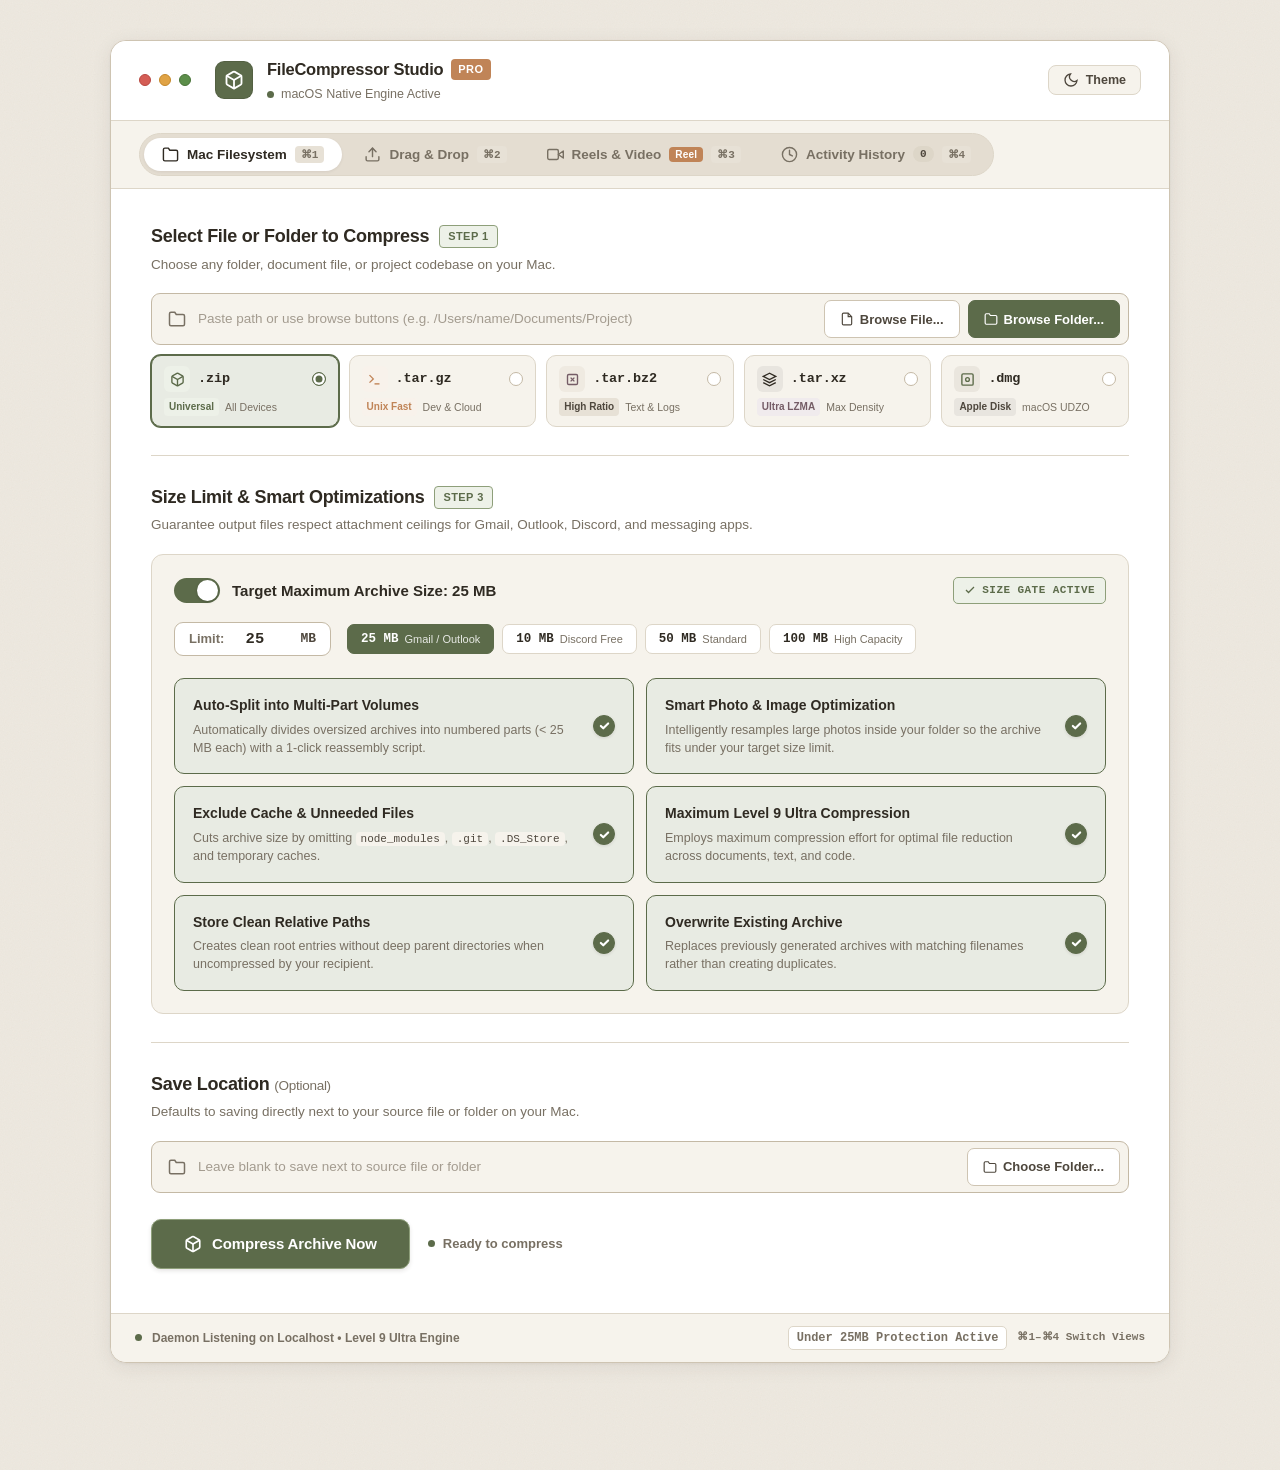
==== commit 9cf11a21: "refactor: remove system status chip and adjust titlebar layout styles" ====
--- a/static/index.html
+++ b/static/index.html
@@ -56,10 +56,6 @@
 
         <!-- Titlebar Right / Quick Tools -->
         <div class="titlebar-actions">
-          <div class="system-status-chip">
-            <span class="pulse-dot"></span>
-            <span>Daemon Online</span>
-          </div>
           <button type="button" class="btn-theme-toggle" id="btn-theme-toggle" title="Toggle Light / Dark theme"
             aria-label="Toggle Theme">
             <svg class="theme-icon-sun" width="16" height="16" viewBox="0 0 24 24" fill="none" stroke="currentColor"
--- a/static/style.css
+++ b/static/style.css
@@ -257,7 +257,9 @@
   display: flex;
   align-items: center;
   gap: 8px;
-  width: 68px;
+  width: auto;
+  margin-right: 6px;
+  flex-shrink: 0;
 }
 
 .control-dot {
@@ -288,11 +290,12 @@
   opacity: 0.85;
 }
 
-/* App Branding */
+/* App Branding (Shifted Left) */
 .app-brand {
   display: flex;
   align-items: center;
   gap: 14px;
+  margin-right: auto;
 }
 
 .brand-mark {
@@ -359,26 +362,6 @@
   display: flex;
   align-items: center;
   gap: 12px;
-}
-
-.system-status-chip {
-  display: inline-flex;
-  align-items: center;
-  gap: 6px;
-  padding: 5px 12px;
-  border-radius: 9999px;
-  background-color: var(--bg-subtle);
-  border: 1px solid var(--border-subtle);
-  font-size: 12px;
-  font-weight: 600;
-  color: var(--text-secondary);
-}
-
-.pulse-dot {
-  width: 6px;
-  height: 6px;
-  border-radius: 50%;
-  background-color: var(--primary);
 }
 
 .btn-theme-toggle {
@@ -1137,11 +1120,11 @@
 
 .switch-card {
   display: flex;
-  align-items: flex-start;
+  align-items: center;
   justify-content: space-between;
-  padding: 15px 18px;
-  background-color: var(--bg-window);
-  border: 1px solid var(--border-subtle);
+  padding: 16px 18px;
+  background-color: var(--bg-window);
+  border: 1.5px solid var(--border-subtle);
   border-radius: 10px;
   cursor: pointer;
   gap: 16px;
@@ -1150,6 +1133,12 @@
 
 .switch-card:hover {
   border-color: var(--border-hover);
+  background-color: var(--bg-window);
+}
+
+.switch-card:has(input[type="checkbox"]:checked) {
+  border-color: var(--primary);
+  background-color: var(--bg-selected);
 }
 
 .switch-card-text {
@@ -1182,7 +1171,42 @@
 
 .switch-toggle-slot {
   flex-shrink: 0;
-  margin-top: 2px;
+  display: flex;
+  align-items: center;
+  justify-content: center;
+}
+
+/* Perfect right dot indicator with green tick */
+.switch-card .switch-ui {
+  width: 22px;
+  height: 22px;
+  border-radius: 50%;
+  border: 1.5px solid var(--border-card);
+  background-color: var(--bg-subtle);
+  display: inline-flex;
+  align-items: center;
+  justify-content: center;
+  position: relative;
+  transition: all var(--transition-fast);
+  box-sizing: border-box;
+}
+
+.switch-card .switch-thumb {
+  display: none !important;
+}
+
+.switch-card:hover .switch-ui {
+  border-color: var(--primary);
+}
+
+.switch-card input[type="checkbox"]:checked + .switch-ui {
+  background-color: var(--primary);
+  border-color: var(--primary);
+  background-image: url("data:image/svg+xml,%3Csvg viewBox='0 0 16 16' fill='none' stroke='white' stroke-width='2.6' stroke-linecap='round' stroke-linejoin='round' xmlns='http://www.w3.org/2000/svg'%3E%3Cpolyline points='3.5 8.5 6.5 11.5 12.5 5.5'/%3E%3C/svg%3E");
+  background-repeat: no-repeat;
+  background-position: center;
+  background-size: 13px 13px;
+  box-shadow: 0 1px 3px rgba(47, 42, 34, 0.12);
 }
 
 /* ========================================================== */
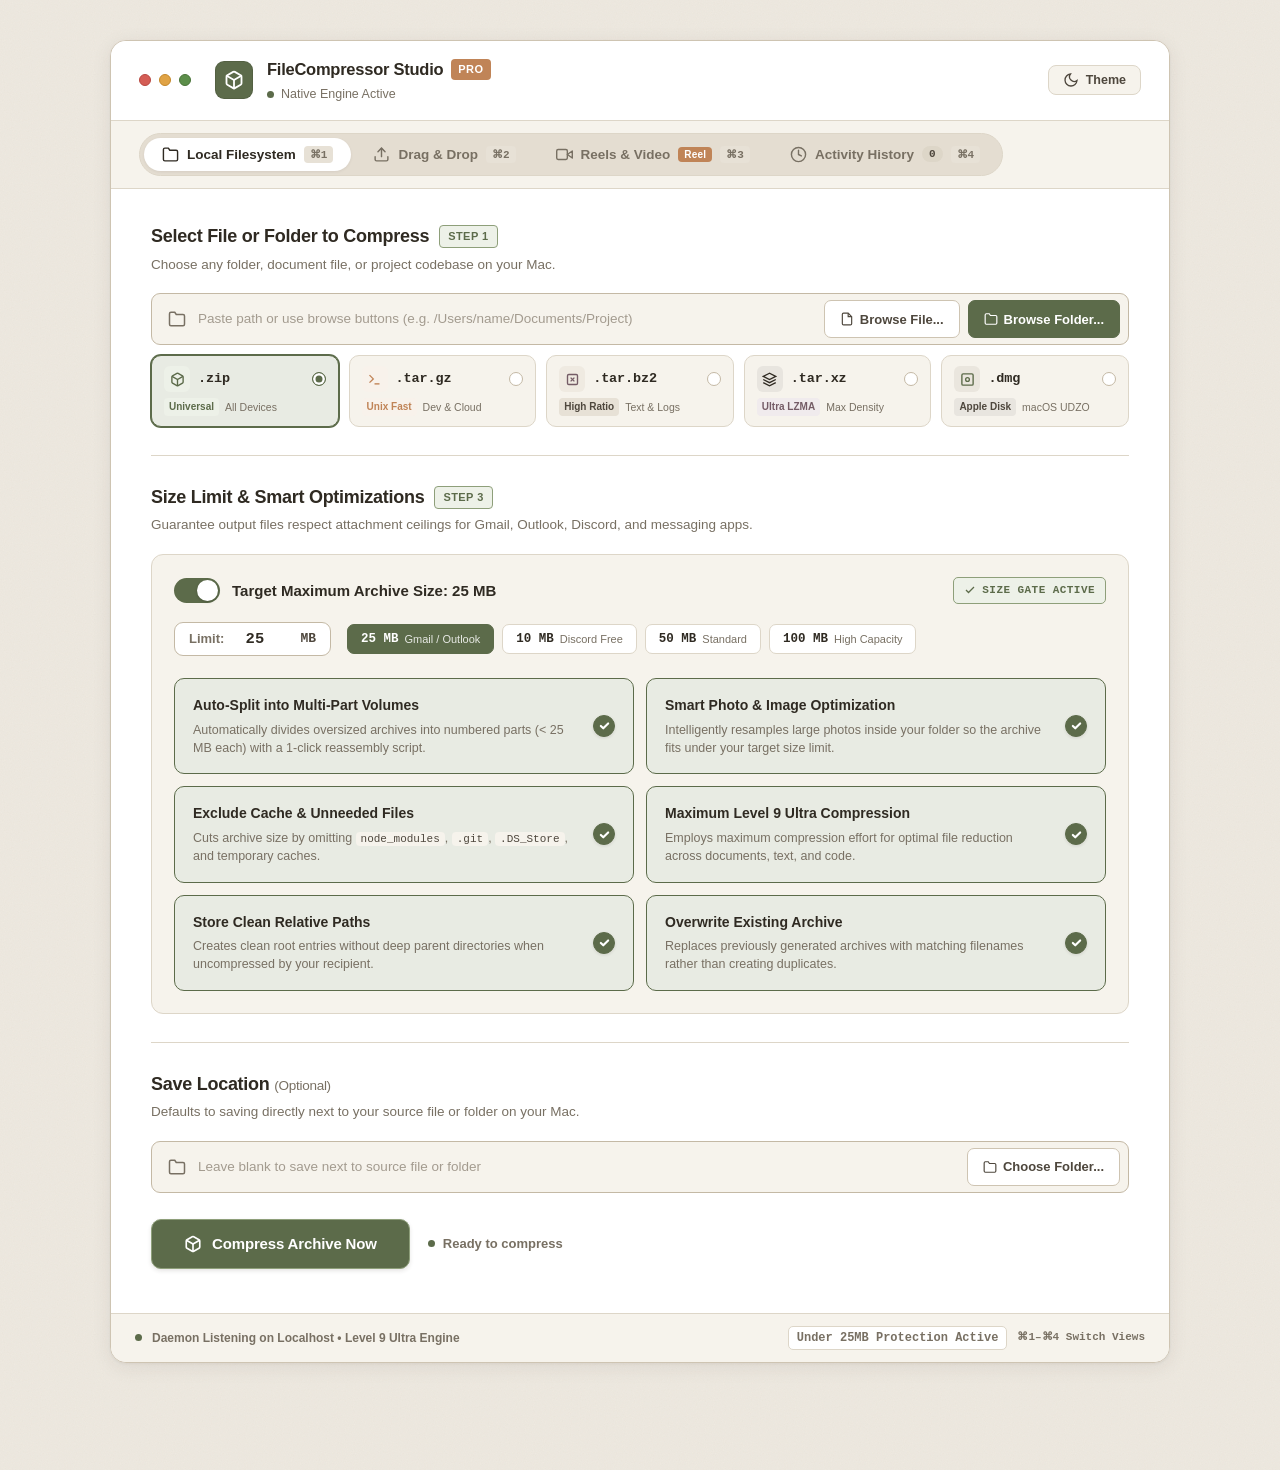
==== commit 8d387545: "feat: add Vercel cloud deployment support, Windows compatibility, and UI spacing fixes" ====
--- a/static/index.html
+++ b/static/index.html
@@ -49,7 +49,7 @@
             </div>
             <span class="brand-meta" id="platform-badge">
               <span class="status-indicator"></span>
-              macOS Native Engine Active
+              Native Engine Active
             </span>
           </div>
         </div>
@@ -87,8 +87,8 @@
               stroke-linecap="round" stroke-linejoin="round">
               <path d="M22 19a2 2 0 0 1-2 2H4a2 2 0 0 1-2-2V5a2 2 0 0 1 2-2h5l2 3h9a2 2 0 0 1 2 2z"></path>
             </svg>
-            <span>Mac Filesystem</span>
-            <kbd class="tab-kbd">⌘1</kbd>
+            <span id="tab-local-label">Local Filesystem</span>
+            <kbd class="tab-kbd" id="tab-kbd-1">⌘1</kbd>
           </button>
           <button class="tab-btn" id="tab-upload-btn" data-tab="tab-upload" role="tab" aria-selected="false">
             <svg width="17" height="17" viewBox="0 0 24 24" fill="none" stroke="currentColor" stroke-width="2"
@@ -98,7 +98,7 @@
               <line x1="12" y1="3" x2="12" y2="15"></line>
             </svg>
             <span>Drag &amp; Drop</span>
-            <kbd class="tab-kbd">⌘2</kbd>
+            <kbd class="tab-kbd" id="tab-kbd-2">⌘2</kbd>
           </button>
           <button class="tab-btn" id="tab-video-btn" data-tab="tab-video" role="tab" aria-selected="false">
             <svg width="17" height="17" viewBox="0 0 24 24" fill="none" stroke="currentColor" stroke-width="2"
@@ -108,7 +108,7 @@
             </svg>
             <span>Reels &amp; Video</span>
             <span class="tab-new-badge">Reel</span>
-            <kbd class="tab-kbd">⌘3</kbd>
+            <kbd class="tab-kbd" id="tab-kbd-3">⌘3</kbd>
           </button>
           <button class="tab-btn" id="tab-history-btn" data-tab="tab-history" role="tab" aria-selected="false">
             <svg width="17" height="17" viewBox="0 0 24 24" fill="none" stroke="currentColor" stroke-width="2"
@@ -118,7 +118,7 @@
             </svg>
             <span>Activity History</span>
             <span class="badge-counter" id="history-count">0</span>
-            <kbd class="tab-kbd">⌘4</kbd>
+            <kbd class="tab-kbd" id="tab-kbd-4">⌘4</kbd>
           </button>
         </nav>
       </div>
@@ -131,6 +131,30 @@
       <!-- TAB 1: LOCAL FILESYSTEM ARCHIVER                         -->
       <!-- ======================================================== -->
       <main class="tab-content active" id="tab-local" role="tabpanel">
+
+        <!-- Cloud Mode Notice Banner (Displayed automatically when deployed on Vercel/Cloud) -->
+        <div class="alert-banner alert-banner-cloud" id="cloud-mode-banner" style="display: none; margin-bottom: 24px;">
+          <div class="alert-icon-wrap">
+            <svg width="22" height="22" viewBox="0 0 24 24" fill="none" stroke="currentColor" stroke-width="2">
+              <path d="M18 10h-1.26A8 8 0 1 0 9 20h9a5 5 0 0 0 0-10z"></path>
+            </svg>
+          </div>
+          <div class="alert-content-wrap">
+            <strong class="alert-title">Running in Cloud Mode (Vercel)</strong>
+            <p class="alert-desc" style="margin: 4px 0 10px 0; line-height: 1.5;">
+              Local macOS Finder pickers and local file paths require running FileCompressor on your desktop (<code>python server.py</code>). 
+              In this cloud deployment, use the <strong>Drag &amp; Drop</strong> tab to compress any file or folder directly in your browser.
+            </p>
+            <button type="button" class="btn-dock btn-dock-primary" id="btn-switch-to-upload">
+              <svg width="14" height="14" viewBox="0 0 24 24" fill="none" stroke="currentColor" stroke-width="2">
+                <path d="M21 15v4a2 2 0 0 1-2 2H5a2 2 0 0 1-2-2v-4"></path>
+                <polyline points="17 8 12 3 7 8"></polyline>
+                <line x1="12" y1="3" x2="12" y2="15"></line>
+              </svg>
+              Switch to Drag &amp; Drop Archiver
+            </button>
+          </div>
+        </div>
 
         <!-- SECTION 1: Source Selection -->
         <div class="panel-section">
@@ -589,7 +613,7 @@
                 <circle cx="11" cy="11" r="8"></circle>
                 <line x1="21" y1="21" x2="16.65" y2="16.65"></line>
               </svg>
-              Show in Finder
+              <span id="btn-reveal-label">Show in Finder</span>
             </button>
             <button type="button" class="btn-dock" id="btn-download-result">
               <svg width="15" height="15" viewBox="0 0 24 24" fill="none" stroke="currentColor" stroke-width="2">
@@ -1065,7 +1089,7 @@
           </div>
 
           <div class="result-path-deck">
-            <span class="path-title">SAVED TO MAC:</span>
+            <span class="path-title" id="vstat-saved-label">SAVED LOCATION:</span>
             <code class="path-snippet" id="vresult-output-path">-</code>
           </div>
 
@@ -1075,7 +1099,7 @@
                 <circle cx="11" cy="11" r="8"></circle>
                 <line x1="21" y1="21" x2="16.65" y2="16.65"></line>
               </svg>
-              Show in Finder
+              <span id="vbtn-reveal-label">Show in Finder</span>
             </button>
             <button type="button" class="btn-dock" id="btn-compress-downloaded-video">
               <svg width="15" height="15" viewBox="0 0 24 24" fill="none" stroke="currentColor" stroke-width="2">
@@ -1139,7 +1163,7 @@
       </div>
       <div class="statusbar-right">
         <span class="statusbar-tag">Under 25MB Protection Active</span>
-        <span class="statusbar-kbd">⌘1–⌘4 Switch Views</span>
+        <span class="statusbar-kbd" id="statusbar-kbd-help">⌘1–⌘4 Switch Views</span>
       </div>
     </footer>
 
@@ -1151,6 +1175,8 @@
     <span id="toast-message">Notification</span>
   </div>
 
+  <!-- Client-Side High Performance ZIP Engine -->
+  <script src="https://cdnjs.cloudflare.com/ajax/libs/jszip/3.10.1/jszip.min.js"></script>
   <script src="/static/app.js"></script>
   <script>
     // Theme toggle initial setup
--- a/static/style.css
+++ b/static/style.css
@@ -1290,34 +1290,35 @@
 /* RESULT COMPLETION DECK                                     */
 /* ========================================================== */
 .result-deck {
-  margin-top: 30px;
+  margin-top: 34px;
   background-color: var(--bg-subtle);
   border: 1.5px solid var(--border-subtle);
-  border-radius: var(--radius-card);
-  padding: 24px;
+  border-radius: 14px;
+  padding: 30px 32px 32px 32px;
   display: flex;
   flex-direction: column;
+  gap: 22px;
+  box-shadow: var(--shadow-card);
+}
+
+.result-deck-header {
+  display: flex;
+  align-items: center;
+  justify-content: space-between;
   gap: 18px;
-  box-shadow: var(--shadow-card);
-}
-
-.result-deck-header {
-  display: flex;
-  align-items: center;
-  justify-content: space-between;
+  flex-wrap: wrap;
+  padding-bottom: 4px;
+}
+
+.result-lead {
+  display: flex;
+  align-items: center;
   gap: 16px;
-  flex-wrap: wrap;
-}
-
-.result-lead {
-  display: flex;
-  align-items: center;
-  gap: 14px;
 }
 
 .result-success-circle {
-  width: 40px;
-  height: 40px;
+  width: 44px;
+  height: 44px;
   border-radius: 50%;
   background-color: var(--primary-light);
   color: var(--primary);
@@ -1328,15 +1329,22 @@
   flex-shrink: 0;
 }
 
+.result-text-group {
+  display: flex;
+  flex-direction: column;
+  gap: 4px;
+}
+
 .result-headline {
-  font-size: 16.5px;
-  font-weight: 700;
-  color: var(--text-primary);
+  font-size: 18px;
+  font-weight: 700;
+  color: var(--text-primary);
+  line-height: 1.25;
 }
 
 .result-timestamp {
   font-family: var(--font-mono);
-  font-size: 12px;
+  font-size: 12.5px;
   color: var(--text-muted);
 }
 
@@ -1344,27 +1352,28 @@
   font-family: var(--font-mono);
   font-size: 13.5px;
   font-weight: 700;
-  padding: 4px 12px;
+  padding: 6px 14px;
   border-radius: 999px;
   background-color: var(--primary-light);
   color: var(--primary);
   border: 1px solid var(--primary-border);
+  letter-spacing: 0.02em;
 }
 
 /* Limit Status Banner */
 .limit-status-banner {
   display: flex;
   align-items: center;
-  padding: 12px 16px;
-  border-radius: 9px;
+  padding: 14px 18px;
+  border-radius: 10px;
   background-color: var(--bg-window);
   border: 1px solid var(--border-subtle);
-  gap: 14px;
+  gap: 16px;
 }
 
 .limit-status-icon {
-  width: 26px;
-  height: 26px;
+  width: 28px;
+  height: 28px;
   border-radius: 50%;
   background-color: var(--primary-light);
   color: var(--primary);
@@ -1382,6 +1391,7 @@
   font-size: 13.5px;
   color: var(--text-primary);
   display: block;
+  margin-bottom: 2px;
 }
 
 .limit-status-body p {
@@ -1393,7 +1403,7 @@
   font-family: var(--font-mono);
   font-size: 12px;
   font-weight: 700;
-  padding: 5px 12px;
+  padding: 6px 14px;
   border-radius: 6px;
   background-color: var(--accent-caramel);
   color: #FFFFFF;
@@ -1405,17 +1415,18 @@
 .metrics-grid {
   display: grid;
   grid-template-columns: repeat(auto-fit, minmax(130px, 1fr));
-  gap: 10px;
+  gap: 14px;
 }
 
 .metric-card {
-  padding: 12px 14px;
-  border-radius: 8px;
+  padding: 16px 18px;
+  border-radius: 10px;
   background-color: var(--bg-window);
   border: 1px solid var(--border-subtle);
   display: flex;
   flex-direction: column;
-  gap: 3px;
+  gap: 8px;
+  box-shadow: 0 1px 3px rgba(0, 0, 0, 0.02);
 }
 
 .metric-card-highlight {
@@ -1425,18 +1436,19 @@
 
 .metric-label {
   font-family: var(--font-mono);
-  font-size: 10px;
-  font-weight: 700;
-  letter-spacing: 0.05em;
+  font-size: 10.5px;
+  font-weight: 700;
+  letter-spacing: 0.06em;
   color: var(--text-muted);
   text-transform: uppercase;
 }
 
 .metric-val {
   font-family: var(--font-mono);
-  font-size: 15px;
-  font-weight: 700;
-  color: var(--text-primary);
+  font-size: 18px;
+  font-weight: 700;
+  color: var(--text-primary);
+  line-height: 1.2;
 }
 
 .text-emerald {
@@ -1451,18 +1463,20 @@
 .result-path-deck {
   display: flex;
   align-items: center;
-  padding: 10px 14px;
-  border-radius: 8px;
+  padding: 14px 18px;
+  border-radius: 10px;
   background-color: var(--bg-window);
   border: 1px solid var(--border-subtle);
-  gap: 10px;
+  gap: 14px;
+  box-shadow: 0 1px 3px rgba(0, 0, 0, 0.02);
 }
 
 .path-title {
   font-family: var(--font-mono);
-  font-size: 11px;
-  font-weight: 700;
-  color: var(--text-muted);
+  font-size: 11.5px;
+  font-weight: 700;
+  color: var(--text-muted);
+  letter-spacing: 0.04em;
   flex-shrink: 0;
 }
 
@@ -1570,7 +1584,17 @@
 .result-actions-strip {
   display: flex;
   align-items: center;
-  gap: 10px;
+  gap: 14px;
+  margin-top: 2px;
+  padding-top: 4px;
+}
+
+.result-actions-strip .btn-dock {
+  height: 42px;
+  padding: 0 20px;
+  border-radius: 8px;
+  font-size: 13.5px;
+  gap: 8px;
 }
 
 /* Alert Banner */
@@ -1587,6 +1611,30 @@
   background-color: var(--error-bg);
   border: 1px solid var(--error-border);
   color: var(--error-text);
+}
+
+.alert-banner-cloud {
+  background-color: var(--bg-card);
+  border: 1px solid var(--border-color, #e2e8f0);
+  border-left: 4px solid var(--primary);
+  color: var(--text-primary);
+  box-shadow: 0 2px 8px rgba(0, 0, 0, 0.04);
+}
+
+.alert-banner-cloud .alert-icon-wrap {
+  color: var(--primary);
+}
+
+.cloud-pulse {
+  background-color: #10b981 !important;
+  box-shadow: 0 0 0 0 rgba(16, 185, 129, 0.6);
+  animation: cloudPulse 2s infinite;
+}
+
+@keyframes cloudPulse {
+  0% { box-shadow: 0 0 0 0 rgba(16, 185, 129, 0.6); }
+  70% { box-shadow: 0 0 0 6px rgba(16, 185, 129, 0); }
+  100% { box-shadow: 0 0 0 0 rgba(16, 185, 129, 0); }
 }
 
 .alert-icon-wrap {
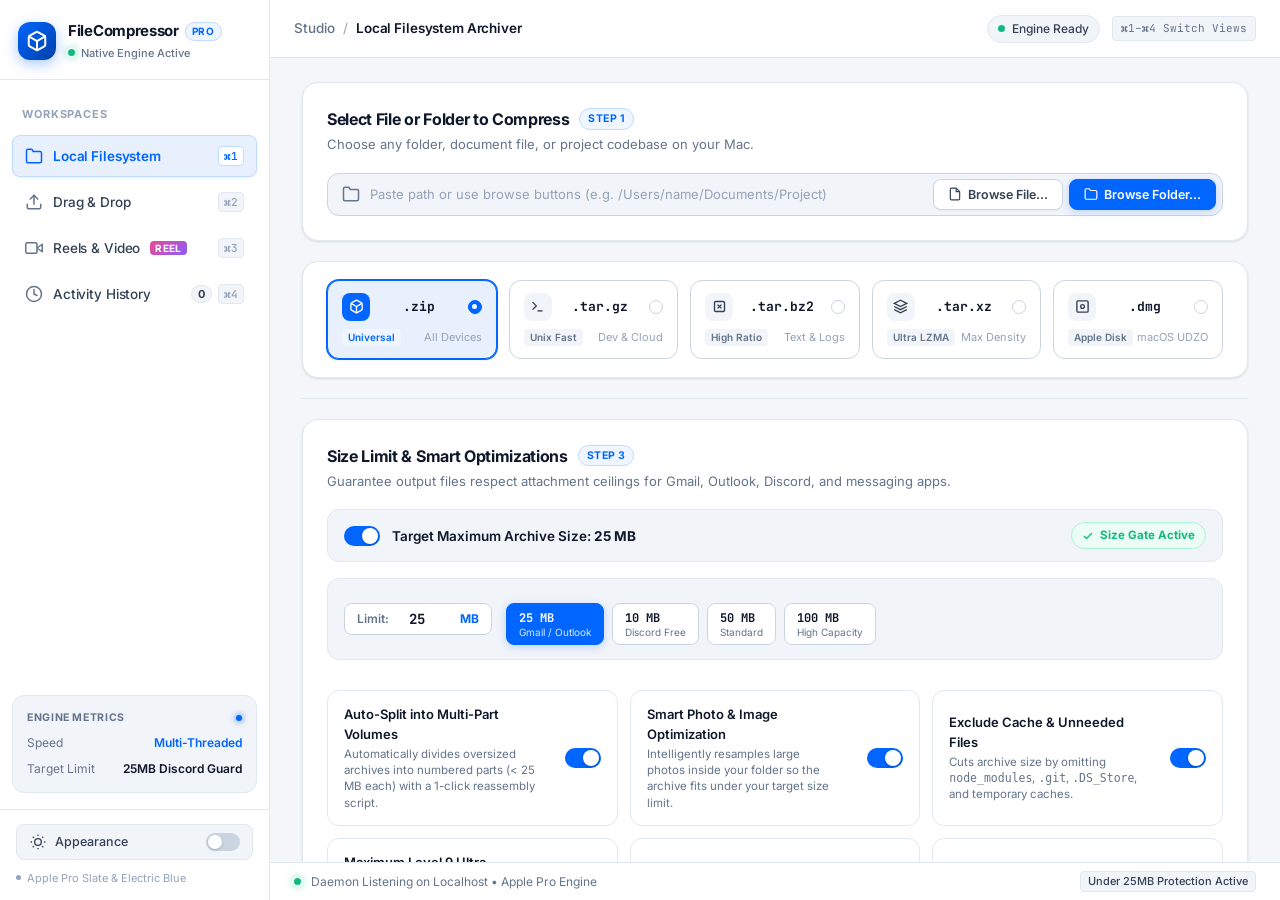
==== commit 6aea555f: "feat: add full-featured frontend web interface and server backend for file compression" ====
--- a/static/index.html
+++ b/static/index.html
@@ -12,120 +12,189 @@
 </head>
 
 <body>
-  <!-- Ambient background depth elements -->
-  <div class="ambient-glow-top" aria-hidden="true"></div>
-  <div class="ambient-glow-bottom" aria-hidden="true"></div>
-
-  <!-- Master App Window Shell -->
-  <div class="app-window">
-
-    <!-- Window Titlebar & Header -->
-    <header class="window-titlebar">
-      <!-- Top Bar: Traffic lights, Branding, Theme & Status -->
-      <div class="titlebar-top-bar">
-        <!-- Simulated macOS Traffic Lights -->
-        <div class="window-controls" aria-hidden="true">
-          <span class="control-dot close" title="Close"></span>
-          <span class="control-dot minimize" title="Minimize"></span>
-          <span class="control-dot expand" title="Expand"></span>
-        </div>
-
-        <!-- App Brand & Status -->
-        <div class="app-brand">
-          <div class="brand-mark">
-            <svg width="20" height="20" viewBox="0 0 24 24" fill="none" stroke="currentColor" stroke-width="2.2"
+  <!-- Master App Layout (Left Sidebar + Main Workstation) -->
+  <div class="app-layout">
+
+    <!-- ======================================================== -->
+    <!-- LEFT NAVIGATION SIDEBAR                                  -->
+    <!-- ======================================================== -->
+    <aside class="app-sidebar" id="app-sidebar">
+      <!-- Brand & Engine Indicator -->
+      <div class="sidebar-header">
+        <div class="brand-block">
+          <div class="brand-icon-shield" title="FileCompressor Studio Engine">
+            <svg width="22" height="22" viewBox="0 0 24 24" fill="none" stroke="currentColor" stroke-width="2.2"
               stroke-linecap="round" stroke-linejoin="round">
-              <path
-                d="M21 16V8a2 2 0 0 0-1-1.73l-7-4a2 2 0 0 0-2 0l-7 4A2 2 0 0 0 3 8v8a2 2 0 0 0 1 1.73l7 4a2 2 0 0 0 2 0l7-4A2 2 0 0 0 21 16z">
-              </path>
+              <path d="M21 16V8a2 2 0 0 0-1-1.73l-7-4a2 2 0 0 0-2 0l-7 4A2 2 0 0 0 3 8v8a2 2 0 0 0 1 1.73l7 4a2 2 0 0 0 2 0l7-4A2 2 0 0 0 21 16z"></path>
               <polyline points="3.27 6.96 12 12.01 20.73 6.96"></polyline>
               <line x1="12" y1="22.08" x2="12" y2="12"></line>
             </svg>
           </div>
-          <div class="brand-text">
-            <div class="brand-title-row">
-              <span class="brand-name">FileCompressor Studio</span>
-              <span class="brand-pill">Pro</span>
-            </div>
-            <span class="brand-meta" id="platform-badge">
+          <div class="brand-info">
+            <div class="brand-title-wrap">
+              <span class="brand-title">FileCompressor</span>
+              <span class="brand-badge-pro">PRO</span>
+            </div>
+            <div class="brand-engine-status" id="platform-badge">
               <span class="status-indicator"></span>
-              Native Engine Active
-            </span>
-          </div>
-        </div>
-
-        <!-- Titlebar Right / Quick Tools -->
-        <div class="titlebar-actions">
-          <button type="button" class="btn-theme-toggle" id="btn-theme-toggle" title="Toggle Light / Dark theme"
-            aria-label="Toggle Theme">
-            <svg class="theme-icon-sun" width="16" height="16" viewBox="0 0 24 24" fill="none" stroke="currentColor"
-              stroke-width="2">
-              <circle cx="12" cy="12" r="5"></circle>
-              <line x1="12" y1="1" x2="12" y2="3"></line>
-              <line x1="12" y1="21" x2="12" y2="23"></line>
-              <line x1="4.22" y1="4.22" x2="5.64" y2="5.64"></line>
-              <line x1="18.36" y1="18.36" x2="19.78" y2="19.78"></line>
-              <line x1="1" y1="12" x2="3" y2="12"></line>
-              <line x1="21" y1="12" x2="23" y2="12"></line>
-              <line x1="4.22" y1="19.78" x2="5.64" y2="18.36"></line>
-              <line x1="18.36" y1="5.64" x2="19.78" y2="4.22"></line>
-            </svg>
-            <svg class="theme-icon-moon" width="16" height="16" viewBox="0 0 24 24" fill="none" stroke="currentColor"
-              stroke-width="2">
-              <path d="M21 12.79A9 9 0 1 1 11.21 3 7 7 0 0 0 21 12.79z"></path>
-            </svg>
-            <span class="theme-label">Theme</span>
-          </button>
-        </div>
+              <span>Native Engine Active</span>
+            </div>
+          </div>
+        </div>
+        <button type="button" class="sidebar-close-btn" id="btn-sidebar-close" aria-label="Close navigation sidebar">
+          <svg width="18" height="18" viewBox="0 0 24 24" fill="none" stroke="currentColor" stroke-width="2">
+            <line x1="18" y1="6" x2="6" y2="18"></line>
+            <line x1="6" y1="6" x2="18" y2="18"></line>
+          </svg>
+        </button>
       </div>
 
-      <!-- Segmented Navigation Shelf -->
-      <div class="titlebar-nav-shelf">
+      <!-- Navigation Links -->
+      <div class="sidebar-nav-container">
+        <div class="nav-section-label">WORKSPACES</div>
         <nav class="nav-tabs" role="tablist" aria-label="Workflow Navigation">
+          <!-- Tab 1 -->
           <button class="tab-btn active" id="tab-local-btn" data-tab="tab-local" role="tab" aria-selected="true">
-            <svg width="17" height="17" viewBox="0 0 24 24" fill="none" stroke="currentColor" stroke-width="2"
-              stroke-linecap="round" stroke-linejoin="round">
-              <path d="M22 19a2 2 0 0 1-2 2H4a2 2 0 0 1-2-2V5a2 2 0 0 1 2-2h5l2 3h9a2 2 0 0 1 2 2z"></path>
-            </svg>
-            <span id="tab-local-label">Local Filesystem</span>
+            <div class="tab-btn-content">
+              <svg class="tab-icon" width="18" height="18" viewBox="0 0 24 24" fill="none" stroke="currentColor" stroke-width="2"
+                stroke-linecap="round" stroke-linejoin="round">
+                <path d="M22 19a2 2 0 0 1-2 2H4a2 2 0 0 1-2-2V5a2 2 0 0 1 2-2h5l2 3h9a2 2 0 0 1 2 2z"></path>
+              </svg>
+              <span id="tab-local-label" class="tab-label">Local Filesystem</span>
+            </div>
             <kbd class="tab-kbd" id="tab-kbd-1">⌘1</kbd>
           </button>
+
+          <!-- Tab 2 -->
           <button class="tab-btn" id="tab-upload-btn" data-tab="tab-upload" role="tab" aria-selected="false">
-            <svg width="17" height="17" viewBox="0 0 24 24" fill="none" stroke="currentColor" stroke-width="2"
-              stroke-linecap="round" stroke-linejoin="round">
-              <path d="M21 15v4a2 2 0 0 1-2 2H5a2 2 0 0 1-2-2v-4"></path>
-              <polyline points="17 8 12 3 7 8"></polyline>
-              <line x1="12" y1="3" x2="12" y2="15"></line>
-            </svg>
-            <span>Drag &amp; Drop</span>
+            <div class="tab-btn-content">
+              <svg class="tab-icon" width="18" height="18" viewBox="0 0 24 24" fill="none" stroke="currentColor" stroke-width="2"
+                stroke-linecap="round" stroke-linejoin="round">
+                <path d="M21 15v4a2 2 0 0 1-2 2H5a2 2 0 0 1-2-2v-4"></path>
+                <polyline points="17 8 12 3 7 8"></polyline>
+                <line x1="12" y1="3" x2="12" y2="15"></line>
+              </svg>
+              <span class="tab-label">Drag &amp; Drop</span>
+            </div>
             <kbd class="tab-kbd" id="tab-kbd-2">⌘2</kbd>
           </button>
+
+          <!-- Tab 3 -->
           <button class="tab-btn" id="tab-video-btn" data-tab="tab-video" role="tab" aria-selected="false">
-            <svg width="17" height="17" viewBox="0 0 24 24" fill="none" stroke="currentColor" stroke-width="2"
-              stroke-linecap="round" stroke-linejoin="round">
-              <polygon points="23 7 16 12 23 17 23 7"></polygon>
-              <rect x="1" y="5" width="15" height="14" rx="2" ry="2"></rect>
-            </svg>
-            <span>Reels &amp; Video</span>
-            <span class="tab-new-badge">Reel</span>
+            <div class="tab-btn-content">
+              <svg class="tab-icon" width="18" height="18" viewBox="0 0 24 24" fill="none" stroke="currentColor" stroke-width="2"
+                stroke-linecap="round" stroke-linejoin="round">
+                <polygon points="23 7 16 12 23 17 23 7"></polygon>
+                <rect x="1" y="5" width="15" height="14" rx="2" ry="2"></rect>
+              </svg>
+              <span class="tab-label">Reels &amp; Video</span>
+              <span class="tab-new-badge">Reel</span>
+            </div>
             <kbd class="tab-kbd" id="tab-kbd-3">⌘3</kbd>
           </button>
+
+          <!-- Tab 4 -->
           <button class="tab-btn" id="tab-history-btn" data-tab="tab-history" role="tab" aria-selected="false">
-            <svg width="17" height="17" viewBox="0 0 24 24" fill="none" stroke="currentColor" stroke-width="2"
-              stroke-linecap="round" stroke-linejoin="round">
-              <circle cx="12" cy="12" r="10"></circle>
-              <polyline points="12 6 12 12 16 14"></polyline>
-            </svg>
-            <span>Activity History</span>
-            <span class="badge-counter" id="history-count">0</span>
-            <kbd class="tab-kbd" id="tab-kbd-4">⌘4</kbd>
+            <div class="tab-btn-content">
+              <svg class="tab-icon" width="18" height="18" viewBox="0 0 24 24" fill="none" stroke="currentColor" stroke-width="2"
+                stroke-linecap="round" stroke-linejoin="round">
+                <circle cx="12" cy="12" r="10"></circle>
+                <polyline points="12 6 12 12 16 14"></polyline>
+              </svg>
+              <span class="tab-label">Activity History</span>
+            </div>
+            <div class="tab-meta-end">
+              <span class="badge-counter" id="history-count">0</span>
+              <kbd class="tab-kbd" id="tab-kbd-4">⌘4</kbd>
+            </div>
           </button>
         </nav>
+
+        <!-- Sidebar Engine Metrics Card -->
+        <div class="sidebar-system-card">
+          <div class="sys-card-header">
+            <span class="sys-card-title">ENGINE METRICS</span>
+            <span class="sys-card-pulse"></span>
+          </div>
+          <div class="sys-card-row">
+            <span class="sys-label">Speed</span>
+            <span class="sys-val text-blue">Multi-Threaded</span>
+          </div>
+          <div class="sys-card-row">
+            <span class="sys-label">Target Limit</span>
+            <span class="sys-val">25MB Discord Guard</span>
+          </div>
+        </div>
       </div>
-    </header>
-
-    <!-- Main Workspace Body -->
-    <div class="window-body">
+
+      <!-- Sidebar Footer (Theme Switcher + Version) -->
+      <div class="sidebar-footer">
+        <button type="button" class="btn-theme-toggle" id="btn-theme-toggle" title="Toggle Light / Dark theme"
+          aria-label="Toggle Theme">
+          <div class="theme-toggle-inner">
+            <div class="theme-icon-slot">
+              <svg class="theme-icon-sun" width="16" height="16" viewBox="0 0 24 24" fill="none" stroke="currentColor" stroke-width="2">
+                <circle cx="12" cy="12" r="5"></circle>
+                <line x1="12" y1="1" x2="12" y2="3"></line>
+                <line x1="12" y1="21" x2="12" y2="23"></line>
+                <line x1="4.22" y1="4.22" x2="5.64" y2="5.64"></line>
+                <line x1="18.36" y1="18.36" x2="19.78" y2="19.78"></line>
+                <line x1="1" y1="12" x2="3" y2="12"></line>
+                <line x1="21" y1="12" x2="23" y2="12"></line>
+                <line x1="4.22" y1="19.78" x2="5.64" y2="18.36"></line>
+                <line x1="18.36" y1="5.64" x2="19.78" y2="4.22"></line>
+              </svg>
+              <svg class="theme-icon-moon" width="16" height="16" viewBox="0 0 24 24" fill="none" stroke="currentColor" stroke-width="2">
+                <path d="M21 12.79A9 9 0 1 1 11.21 3 7 7 0 0 0 21 12.79z"></path>
+              </svg>
+            </div>
+            <span class="theme-label-dynamic">Appearance</span>
+          </div>
+          <div class="theme-toggle-switch">
+            <span class="toggle-slider"></span>
+          </div>
+        </button>
+        <div class="sidebar-engine-foot">
+          <span class="foot-dot"></span>
+          <span class="foot-version">Apple Pro Slate &amp; Electric Blue</span>
+        </div>
+      </div>
+    </aside>
+
+    <!-- ======================================================== -->
+    <!-- RIGHT MAIN WORKSPACE VIEWPORT                            -->
+    <!-- ======================================================== -->
+    <div class="app-main">
+      <!-- Main Topbar Header -->
+      <header class="main-topbar">
+        <div class="topbar-left">
+          <button type="button" class="btn-sidebar-toggle" id="btn-sidebar-toggle" aria-label="Toggle Navigation Sidebar">
+            <svg width="18" height="18" viewBox="0 0 24 24" fill="none" stroke="currentColor" stroke-width="2">
+              <line x1="3" y1="12" x2="21" y2="12"></line>
+              <line x1="3" y1="6" x2="21" y2="6"></line>
+              <line x1="3" y1="18" x2="21" y2="18"></line>
+            </svg>
+          </button>
+          <div class="breadcrumb-trail">
+            <span class="crumb-root">Studio</span>
+            <span class="crumb-separator">/</span>
+            <span class="crumb-current" id="active-view-title">Local Filesystem Archiver</span>
+          </div>
+        </div>
+        <div class="topbar-right">
+          <div class="topbar-pill-status">
+            <span class="live-dot-pulse"></span>
+            <span class="topbar-status-text" id="topbar-status-summary">Engine Ready</span>
+          </div>
+          <div class="topbar-kbd-chip">
+            <span id="statusbar-kbd-help">⌘1–⌘4 Switch Views</span>
+          </div>
+        </div>
+      </header>
+
+      <!-- Scrollable Workspace Canvas -->
+      <div class="main-content-scroll">
+        <div class="content-container">
 
       <!-- ======================================================== -->
       <!-- TAB 1: LOCAL FILESYSTEM ARCHIVER                         -->
@@ -1153,21 +1222,23 @@
         </div>
       </main>
 
-    </div><!-- /.window-body -->
-
-    <!-- Status Bar Footer -->
-    <footer class="window-statusbar">
-      <div class="statusbar-left">
-        <span class="status-indicator"></span>
-        <span class="statusbar-text">Daemon Listening on Localhost • Level 9 Ultra Engine</span>
-      </div>
-      <div class="statusbar-right">
-        <span class="statusbar-tag">Under 25MB Protection Active</span>
-        <span class="statusbar-kbd" id="statusbar-kbd-help">⌘1–⌘4 Switch Views</span>
-      </div>
-    </footer>
-
-  </div><!-- /.app-window -->
+        </div><!-- /.content-container -->
+      </div><!-- /.main-content-scroll -->
+
+      <!-- Status Bar Footer -->
+      <footer class="window-statusbar">
+        <div class="statusbar-left">
+          <span class="status-indicator"></span>
+          <span class="statusbar-text">Daemon Listening on Localhost • Apple Pro Engine</span>
+        </div>
+        <div class="statusbar-right">
+          <span class="statusbar-tag">Under 25MB Protection Active</span>
+        </div>
+      </footer>
+
+    </div><!-- /.app-main -->
+
+  </div><!-- /.app-layout -->
 
   <!-- Toast Notification -->
   <div class="toast" id="app-toast" style="display: none;">
@@ -1179,10 +1250,11 @@
   <script src="https://cdnjs.cloudflare.com/ajax/libs/jszip/3.10.1/jszip.min.js"></script>
   <script src="/static/app.js"></script>
   <script>
-    // Theme toggle initial setup
+    // Theme toggle initial setup & Responsive Sidebar
     (function () {
       const savedTheme = localStorage.getItem('fc_theme') || (window.matchMedia('(prefers-color-scheme: dark)').matches ? 'dark' : 'light');
       document.documentElement.setAttribute('data-theme', savedTheme);
+      
       const themeBtn = document.getElementById('btn-theme-toggle');
       if (themeBtn) {
         themeBtn.addEventListener('click', function () {
@@ -1192,6 +1264,39 @@
           localStorage.setItem('fc_theme', next);
         });
       }
+
+      // Mobile / Compact Sidebar Toggle
+      const sidebarToggleBtn = document.getElementById('btn-sidebar-toggle');
+      const sidebarCloseBtn = document.getElementById('btn-sidebar-close');
+      const sidebar = document.getElementById('app-sidebar');
+      if (sidebarToggleBtn && sidebar) {
+        sidebarToggleBtn.addEventListener('click', function () {
+          sidebar.classList.toggle('open');
+        });
+      }
+      if (sidebarCloseBtn && sidebar) {
+        sidebarCloseBtn.addEventListener('click', function () {
+          sidebar.classList.remove('open');
+        });
+      }
+
+      // Sync active view breadcrumb with tabs
+      const viewTitle = document.getElementById('active-view-title');
+      const tabNames = {
+        'tab-local': 'Local Filesystem Archiver',
+        'tab-upload': 'Drag & Drop Cloud Archiver',
+        'tab-video': 'Reels & Video Media Downloader',
+        'tab-history': 'Activity History & Session Logs'
+      };
+      document.querySelectorAll('.tab-btn').forEach(btn => {
+        btn.addEventListener('click', function () {
+          const tabId = btn.getAttribute('data-tab');
+          if (viewTitle && tabNames[tabId]) {
+            viewTitle.textContent = tabNames[tabId];
+          }
+          if (sidebar) sidebar.classList.remove('open');
+        });
+      });
     })();
   </script>
 </body>
--- a/static/style.css
+++ b/static/style.css
@@ -1,604 +1,840 @@
-/* 
-  FileCompressor Studio — Professional Editorial Design System
-  Palette:
-    - #EFEAE1: Warm Bone / Alabaster Paper
-    - #2F2A22: Deep Umber Charcoal (Ink / Dark Canvas)
-    - #5C6B4A: Moss Olive Forest (Primary Brand & Accent)
-    - #C08457: Warm Ochre Leather / Caramel Tan (Secondary Accent)
-  Characteristics:
-    - Pure solid surfaces (Zero gradients)
-    - Crisp architectural shadows (Zero glowing colors)
-    - Authentic tactile grainy paper background texture
-*/
-
-:root {
-  /* Surface Tokens (Warm Bone #EFEAE1 Studio) */
-  --bg-canvas: #EFEAE1;
-  --bg-window: #FFFFFF;
-  --bg-subtle: #F6F3EC;
-  --bg-elevated: #FFFFFF;
-  --bg-inset: #E7E1D6;
-  --bg-selected: #E8EBE3;
-  --bg-nav: #E4DDD1;
-  --bg-overlay: rgba(47, 42, 34, 0.05);
-
-  /* Border Tokens */
-  --border-subtle: #DDD6C8;
-  --border-card: #CEC4B2;
-  --border-input: #C4B9A5;
-  --border-hover: #5C6B4A;
-  --border-focus: #5C6B4A;
-  --border-selected: #5C6B4A;
-
-  /* Typography Colors (Deep Umber #2F2A22 Hierarchy) */
-  --text-primary: #2F2A22;
-  --text-secondary: #4E473D;
-  --text-muted: #787063;
-  --text-dim: #A39B8F;
-  --text-inverted: #EFEAE1;
-
-  /* Accent: Primary Moss Olive (#5C6B4A) */
-  --primary: #5C6B4A;
-  --primary-hover: #4D5A3E;
-  --primary-active: #3E4932;
-  --primary-light: #EDF1E8;
-  --primary-border: #8E9F7A;
-  --primary-ring: rgba(92, 107, 74, 0.25);
-
-  /* Accent: Secondary Ochre Leather (#C08457) */
-  --accent-caramel: #C08457;
-  --accent-caramel-hover: #A87146;
-  --accent-caramel-light: #F8F2EB;
-  --accent-caramel-border: #D8A681;
-
-  /* Accent: Deep Umber Charcoal (#2F2A22) */
-  --accent-dark: #2F2A22;
-  --accent-dark-light: #DDD7CD;
-
-  /* Semantic State Colors (Muted & Solid) */
-  --accent-emerald: #5C6B4A;
-  --accent-emerald-light: #EDF1E8;
-  --accent-emerald-border: #8E9F7A;
-
-  --accent-amber: #C08457;
-  --accent-amber-light: #F8F2EB;
-  --accent-amber-border: #D8A681;
-
-  --accent-purple: #745C66;
-  --accent-purple-light: #F0EBED;
-  --accent-purple-border: #B79FA9;
-
-  --accent-rose: #A34839;
-  --accent-rose-light: #FAECE9;
-  --accent-rose-border: #D88E81;
-
-  --accent-ig: #8E4A5C;
-  --accent-ig-light: #F9ECF0;
-  --accent-ig-border: #D295A4;
-
-  --error-bg: #F9ECEC;
-  --error-border: #D68F8F;
-  --error-text: #8C2F2F;
-
-  /* Font Stacks */
-  --font-system: -apple-system, BlinkMacSystemFont, "SF Pro Display", "SF Pro Text", "Segoe UI", Roboto, Helvetica, Arial, sans-serif;
-  --font-mono: "SF Mono", ui-monospace, "JetBrains Mono", Menlo, Consolas, Monaco, monospace;
-
-  /* Crisp Architectural Shadows (Solid & Zero Glow) */
-  --shadow-window: 0 4px 20px rgba(47, 42, 34, 0.08), 0 1px 3px rgba(47, 42, 34, 0.05);
-  --shadow-card: 0 1px 3px rgba(47, 42, 34, 0.05);
-  --shadow-card-hover: 0 4px 12px rgba(47, 42, 34, 0.08);
-  --shadow-inset: inset 0 1px 2px rgba(47, 42, 34, 0.06);
-
-  /* Radius */
-  --radius-window: 16px;
-  --radius-card: 12px;
-  --radius-input: 9px;
-  --radius-pill: 9999px;
+/* ==========================================================================
+   FileCompressor Studio — Apple Pro Slate & Electric Blue Design System
+   Architecture: Modern Left Sidebar + Workspace Content Canvas
+   Theme: Slate Titanium + High-Contrast Electric Blue Accents
+   ========================================================================== */
+
+@import url('https://fonts.googleapis.com/css2?family=Inter:wght@300;400;500;600;700;800&family=JetBrains+Mono:wght@400;500;600&display=swap');
+
+/* --------------------------------------------------------------------------
+   CSS Custom Properties & Color Tokens
+   -------------------------------------------------------------------------- */
+:root,
+[data-theme="light"] {
+  /* Core Geometry */
+  --sidebar-width: 270px;
+  --topbar-height: 58px;
+  --statusbar-height: 38px;
+  --radius-xs: 4px;
+  --radius-sm: 8px;
+  --radius-md: 12px;
+  --radius-lg: 16px;
+  --radius-xl: 20px;
+  --radius-full: 9999px;
+
+  /* Typography */
+  --font-sans: 'Inter', -apple-system, BlinkMacSystemFont, "Segoe UI", Roboto, "Helvetica Neue", sans-serif;
+  --font-mono: 'JetBrains Mono', SFMono-Regular, Menlo, Monaco, Consolas, monospace;
+
+  /* Surfaces & Canvas (Apple Pro Light Titanium) */
+  --bg-canvas: #F4F6F9;
+  --bg-sidebar: #FFFFFF;
+  --bg-topbar: rgba(255, 255, 255, 0.85);
+  --bg-surface: #FFFFFF;
+  --bg-surface-elevated: #FFFFFF;
+  --bg-subtle: #F1F4F9;
+  --bg-inset: #EAEFF6;
+  --bg-hover: #F0F4FA;
+  --bg-active: #E8F0FE;
+
+  /* Borders & Dividers */
+  --border-subtle: #E2E8F0;
+  --border-card: #CBD5E1;
+  --border-input: #CBD5E1;
+  --border-hover: #94A3B8;
+  --border-focus: #0066FF;
+
+  /* Typography Colors (Slate Hierarchy) */
+  --text-primary: #0F172A;
+  --text-secondary: #334155;
+  --text-muted: #64748B;
+  --text-dim: #94A3B8;
+  --text-inverted: #FFFFFF;
+
+  /* Primary Brand: Electric Blue */
+  --primary: #0066FF;
+  --primary-hover: #0052CC;
+  --primary-active: #004099;
+  --primary-light: #EFF6FF;
+  --primary-border: #BFDBFE;
+  --primary-glow: rgba(0, 102, 255, 0.22);
+  --primary-ring: rgba(0, 102, 255, 0.2);
+
+  /* Secondary Accents */
+  --accent-cyan: #0284C7;
+  --accent-cyan-light: #F0F9FF;
+  --accent-emerald: #10B981;
+  --accent-emerald-light: #ECFDF5;
+  --accent-emerald-border: #A7F3D0;
+  --accent-amber: #D97706;
+  --accent-amber-light: #FFFBEB;
+  --accent-amber-border: #FDE68A;
+  --accent-rose: #E11D48;
+  --accent-rose-light: #FFF1F2;
+  --accent-rose-border: #FECDD3;
+
+  /* Shadows (Crisp Diffuse Titanium Depth) */
+  --shadow-xs: 0 1px 2px rgba(15, 23, 42, 0.04);
+  --shadow-sm: 0 1px 3px rgba(15, 23, 42, 0.08), 0 1px 2px rgba(15, 23, 42, 0.04);
+  --shadow-md: 0 4px 14px -2px rgba(15, 23, 42, 0.08), 0 2px 6px -1px rgba(15, 23, 42, 0.04);
+  --shadow-lg: 0 14px 30px -4px rgba(15, 23, 42, 0.1), 0 4px 10px -2px rgba(15, 23, 42, 0.04);
+  --shadow-primary: 0 8px 24px -4px rgba(0, 102, 255, 0.28);
 
   /* Transitions */
-  --transition-fast: 0.14s ease-out;
-  --transition-smooth: 0.22s ease-out;
-}
-
-/* ========================================================== */
-/* DARK MODE (DEEP UMBER CHARCOAL #2F2A22 THEME)              */
-/* ========================================================== */
+  --ease-spring: cubic-bezier(0.16, 1, 0.3, 1);
+  --transition-fast: 0.15s ease;
+  --transition-normal: 0.22s var(--ease-spring);
+}
+
 [data-theme="dark"] {
-  --bg-canvas: #231F19;
-  --bg-window: #2F2A22;
-  --bg-subtle: #27221C;
-  --bg-elevated: #3A342B;
-  --bg-inset: #1C1813;
-  --bg-selected: #3E382E;
-  --bg-nav: #231F19;
-  --bg-overlay: rgba(239, 234, 225, 0.04);
-
-  --border-subtle: #443D32;
-  --border-card: #524A3D;
-  --border-input: #5F5647;
-  --border-hover: #7E8F6A;
-  --border-focus: #7E8F6A;
-  --border-selected: #7E8F6A;
-
-  --text-primary: #EFEAE1;
-  --text-secondary: #D7D0C3;
-  --text-muted: #A39B8F;
-  --text-dim: #70685C;
-  --text-inverted: #2F2A22;
-
-  --primary: #788A64;
-  --primary-hover: #8A9D74;
-  --primary-active: #677855;
-  --primary-light: #343C2C;
-  --primary-border: #5C6B4A;
-  --primary-ring: rgba(120, 138, 100, 0.3);
-
-  --accent-caramel: #D49667;
-  --accent-caramel-hover: #E2A77A;
-  --accent-caramel-light: #413022;
-  --accent-caramel-border: #C08457;
-
-  --accent-dark: #EFEAE1;
-  --accent-dark-light: #3E382E;
-
-  --accent-emerald: #788A64;
-  --accent-emerald-light: #343C2C;
-  --accent-emerald-border: #5C6B4A;
-
-  --accent-amber: #D49667;
-  --accent-amber-light: #413022;
-  --accent-amber-border: #C08457;
-
-  --accent-purple: #B79FA9;
-  --accent-purple-light: #3C2E35;
-  --accent-purple-border: #745C66;
-
-  --accent-rose: #D88E81;
-  --accent-rose-light: #462B26;
-  --accent-rose-border: #A34839;
-
-  --accent-ig: #D295A4;
-  --accent-ig-light: #442730;
-  --accent-ig-border: #8E4A5C;
-
-  --error-bg: #401E1E;
-  --error-border: #6B3434;
-  --error-text: #F3B3B3;
-
-  --shadow-window: 0 8px 30px rgba(0, 0, 0, 0.45), 0 2px 6px rgba(0, 0, 0, 0.3);
-  --shadow-card: 0 1px 3px rgba(0, 0, 0, 0.25);
-  --shadow-card-hover: 0 4px 14px rgba(0, 0, 0, 0.35);
-  --shadow-inset: inset 0 1px 2px rgba(0, 0, 0, 0.3);
-}
-
-/* Base Reset & Smooth Typography */
-*,
-*::before,
-*::after {
+  /* Surfaces & Canvas (Obsidian Space Titanium) */
+  --bg-canvas: #090D16;
+  --bg-sidebar: #0D1220;
+  --bg-topbar: rgba(13, 18, 32, 0.85);
+  --bg-surface: #121828;
+  --bg-surface-elevated: #182034;
+  --bg-subtle: #161D2F;
+  --bg-inset: #090E1A;
+  --bg-hover: #1A2338;
+  --bg-active: rgba(47, 129, 247, 0.16);
+
+  /* Borders & Dividers */
+  --border-subtle: rgba(255, 255, 255, 0.08);
+  --border-card: rgba(255, 255, 255, 0.12);
+  --border-input: rgba(255, 255, 255, 0.14);
+  --border-hover: rgba(255, 255, 255, 0.24);
+  --border-focus: #388BFD;
+
+  /* Typography Colors */
+  --text-primary: #F8FAFC;
+  --text-secondary: #CBD5E1;
+  --text-muted: #94A3B8;
+  --text-dim: #64748B;
+  --text-inverted: #090D16;
+
+  /* Primary Brand: Neon Electric Blue */
+  --primary: #388BFD;
+  --primary-hover: #58A6FF;
+  --primary-active: #1F6FEB;
+  --primary-light: rgba(56, 139, 253, 0.14);
+  --primary-border: rgba(56, 139, 253, 0.4);
+  --primary-glow: rgba(56, 139, 253, 0.35);
+  --primary-ring: rgba(56, 139, 253, 0.3);
+
+  /* Secondary Accents */
+  --accent-cyan: #38BDF8;
+  --accent-cyan-light: rgba(56, 189, 248, 0.14);
+  --accent-emerald: #34D399;
+  --accent-emerald-light: rgba(52, 211, 153, 0.14);
+  --accent-emerald-border: rgba(52, 211, 153, 0.35);
+  --accent-amber: #FBBF24;
+  --accent-amber-light: rgba(251, 191, 36, 0.14);
+  --accent-amber-border: rgba(251, 191, 36, 0.35);
+  --accent-rose: #FB7185;
+  --accent-rose-light: rgba(251, 113, 133, 0.14);
+  --accent-rose-border: rgba(251, 113, 133, 0.35);
+
+  /* Shadows */
+  --shadow-xs: 0 1px 2px rgba(0, 0, 0, 0.4);
+  --shadow-sm: 0 2px 4px rgba(0, 0, 0, 0.5);
+  --shadow-md: 0 6px 18px rgba(0, 0, 0, 0.6);
+  --shadow-lg: 0 18px 40px rgba(0, 0, 0, 0.75);
+  --shadow-primary: 0 8px 30px rgba(56, 139, 253, 0.32);
+}
+
+/* --------------------------------------------------------------------------
+   Reset & Base Styles
+   -------------------------------------------------------------------------- */
+*, *::before, *::after {
   box-sizing: border-box;
   margin: 0;
   padding: 0;
 }
 
-html {
-  font-size: 16px;
-}
-
-body {
-  font-family: var(--font-system);
+html, body {
+  width: 100%;
+  height: 100%;
+  overflow: hidden;
+  font-family: var(--font-sans);
   background-color: var(--bg-canvas);
-  /* Pure SVG Grainy Noise Texture (Zero gradients) */
-  background-image: url("data:image/svg+xml,%3Csvg viewBox='0 0 200 200' xmlns='http://www.w3.org/2000/svg'%3E%3Cfilter id='noiseFilter'%3E%3CfeTurbulence type='fractalNoise' baseFrequency='0.8' numOctaves='3' stitchTiles='stitch'/%3E%3CfeColorMatrix type='matrix' values='0 0 0 0 0.18 0 0 0 0 0.16 0 0 0 0 0.13 0 0 0 0.05 0'/%3E%3C/filter%3E%3Crect width='100%25' height='100%25' filter='url(%23noiseFilter)'/%3E%3C/svg%3E");
-  background-repeat: repeat;
-  background-size: 180px 180px;
-  color: var(--text-primary);
-  line-height: 1.55;
-  min-height: 100vh;
+  color: var(--text-primary);
+  font-size: 14px;
+  line-height: 1.5;
   -webkit-font-smoothing: antialiased;
   -moz-osx-font-smoothing: grayscale;
-  padding: 24px 20px 60px;
+}
+
+button, input, select, textarea {
+  font-family: inherit;
+  font-size: inherit;
+  color: inherit;
+}
+
+a {
+  color: var(--primary);
+  text-decoration: none;
+}
+
+/* --------------------------------------------------------------------------
+   Master App Layout: Left Sidebar + Main Workstation
+   -------------------------------------------------------------------------- */
+.app-window,
+.app-layout {
+  display: flex;
+  width: 100vw;
+  height: 100vh;
+  overflow: hidden;
   position: relative;
-  overflow-x: hidden;
-  transition: background-color var(--transition-smooth), color var(--transition-smooth);
-}
-
-[data-theme="dark"] body {
-  background-image: url("data:image/svg+xml,%3Csvg viewBox='0 0 200 200' xmlns='http://www.w3.org/2000/svg'%3E%3Cfilter id='noiseFilterDark'%3E%3CfeTurbulence type='fractalNoise' baseFrequency='0.8' numOctaves='3' stitchTiles='stitch'/%3E%3CfeColorMatrix type='matrix' values='1 0 0 0 0.94 0 1 0 0 0.92 0 0 1 0 0.88 0 0 0 0.04 0'/%3E%3C/filter%3E%3Crect width='100%25' height='100%25' filter='url(%23noiseFilterDark)'/%3E%3C/svg%3E");
-}
-
-/* Neutralize & Hide Any Previous Ambient Glow Discs (Strictly No Glowing) */
-.ambient-glow-top,
-.ambient-glow-bottom,
-.glass-orb,
-.glass-disc-1,
-.glass-disc-2,
-.glass-disc-3 {
-  display: none !important;
-}
-
-/* Master App Window Shell (Solid, Crisp & Architectural) */
-.app-window {
-  max-width: 1060px;
-  margin: 16px auto 48px;
-  background-color: var(--bg-window);
-  border: 1px solid var(--border-card);
-  border-radius: var(--radius-window);
-  box-shadow: var(--shadow-window);
+  background: var(--bg-canvas);
+}
+
+/* --------------------------------------------------------------------------
+   LEFT SIDEBAR COMPONENT
+   -------------------------------------------------------------------------- */
+.app-sidebar {
+  width: var(--sidebar-width);
+  height: 100%;
+  background: var(--bg-sidebar);
+  border-right: 1px solid var(--border-subtle);
+  display: flex;
+  flex-direction: column;
+  flex-shrink: 0;
+  z-index: 50;
   position: relative;
-  z-index: 1;
-  overflow: hidden;
-  display: flex;
-  flex-direction: column;
-}
-
-/* Window Titlebar Header */
-.window-titlebar {
-  display: flex;
-  flex-direction: column;
-  background-color: var(--bg-window);
-  position: sticky;
-  top: 0;
-  z-index: 30;
-}
-
-/* Top Bar: Traffic lights, Branding, Theme & Status */
-.titlebar-top-bar {
+  transition: transform var(--transition-normal), width var(--transition-normal);
+}
+
+/* Sidebar Top Branding */
+.sidebar-header {
+  padding: 20px 18px 18px 18px;
+  border-bottom: 1px solid var(--border-subtle);
   display: flex;
   align-items: center;
   justify-content: space-between;
-  padding: 16px 28px;
-  border-bottom: 1px solid var(--border-subtle);
-  gap: 18px;
-}
-
-/* macOS Window Controls */
-.window-controls {
-  display: flex;
-  align-items: center;
-  gap: 8px;
-  width: auto;
-  margin-right: 6px;
-  flex-shrink: 0;
-}
-
-.control-dot {
-  width: 12px;
-  height: 12px;
-  border-radius: 50%;
-  display: inline-block;
-  position: relative;
-  transition: opacity var(--transition-fast);
-}
-
-.control-dot.close {
-  background-color: #D45D55;
-  border: 1px solid #B84740;
-}
-
-.control-dot.minimize {
-  background-color: #E0A345;
-  border: 1px solid #C48729;
-}
-
-.control-dot.expand {
-  background-color: #5C8E4A;
-  border: 1px solid #487337;
-}
-
-.window-controls:hover .control-dot {
-  opacity: 0.85;
-}
-
-/* App Branding (Shifted Left) */
-.app-brand {
-  display: flex;
-  align-items: center;
-  gap: 14px;
-  margin-right: auto;
-}
-
-.brand-mark {
+}
+
+.brand-block {
+  display: flex;
+  align-items: center;
+  gap: 12px;
+  text-decoration: none;
+}
+
+.brand-icon-shield {
   width: 38px;
   height: 38px;
-  border-radius: 9px;
-  background-color: var(--primary);
+  border-radius: var(--radius-md);
+  background: linear-gradient(135deg, var(--primary) 0%, #0040A8 100%);
   color: #FFFFFF;
   display: flex;
   align-items: center;
   justify-content: center;
+  box-shadow: 0 4px 14px rgba(0, 102, 255, 0.35);
   flex-shrink: 0;
-  border: 1px solid rgba(0, 0, 0, 0.1);
-}
-
-.brand-text {
+}
+
+[data-theme="dark"] .brand-icon-shield {
+  background: linear-gradient(135deg, #388BFD 0%, #1F6FEB 100%);
+  box-shadow: 0 4px 16px rgba(56, 139, 253, 0.45);
+}
+
+.brand-info {
   display: flex;
   flex-direction: column;
   gap: 2px;
 }
 
-.brand-title-row {
-  display: flex;
-  align-items: center;
-  gap: 8px;
-}
-
-.brand-name {
-  font-size: 16.5px;
-  font-weight: 700;
-  color: var(--text-primary);
-  letter-spacing: -0.015em;
-}
-
-.brand-pill {
+.brand-title-wrap {
+  display: flex;
+  align-items: center;
+  gap: 6px;
+}
+
+.brand-title {
+  font-weight: 700;
+  font-size: 15px;
+  letter-spacing: -0.02em;
+  color: var(--text-primary);
+}
+
+.brand-badge-pro {
+  font-size: 10px;
+  font-weight: 700;
+  letter-spacing: 0.06em;
+  text-transform: uppercase;
+  padding: 1px 6px;
+  border-radius: var(--radius-full);
+  background: var(--primary-light);
+  color: var(--primary);
+  border: 1px solid var(--primary-border);
+}
+
+.brand-engine-status {
+  display: flex;
+  align-items: center;
+  gap: 6px;
   font-size: 11px;
-  font-weight: 700;
-  text-transform: uppercase;
-  padding: 2px 7px;
-  border-radius: 4px;
-  background-color: var(--accent-caramel);
-  color: #FFFFFF;
-  letter-spacing: 0.04em;
-}
-
-.brand-meta {
-  font-size: 12.5px;
+  font-weight: 500;
   color: var(--text-muted);
-  display: flex;
-  align-items: center;
-  gap: 7px;
 }
 
 .status-indicator {
   width: 7px;
   height: 7px;
   border-radius: 50%;
-  background-color: var(--primary);
-  flex-shrink: 0;
-}
-
-/* Titlebar Actions (Right Side) */
-.titlebar-actions {
-  display: flex;
-  align-items: center;
-  gap: 12px;
-}
-
-.btn-theme-toggle {
-  display: inline-flex;
-  align-items: center;
-  gap: 7px;
-  padding: 6px 14px;
-  border-radius: 8px;
-  border: 1px solid var(--border-subtle);
-  background-color: var(--bg-subtle);
+  background: var(--accent-emerald);
+  box-shadow: 0 0 0 2px var(--accent-emerald-light), 0 0 8px var(--accent-emerald);
+  display: inline-block;
+}
+
+.status-indicator.cloud-pulse {
+  background: var(--primary);
+  box-shadow: 0 0 0 2px var(--primary-light), 0 0 8px var(--primary);
+}
+
+.sidebar-close-btn {
+  display: none;
+  background: transparent;
+  border: none;
+  color: var(--text-muted);
+  cursor: pointer;
+  padding: 4px;
+}
+
+/* Sidebar Navigation Items */
+.sidebar-nav-container {
+  flex: 1;
+  overflow-y: auto;
+  padding: 16px 12px;
+  display: flex;
+  flex-direction: column;
+  gap: 6px;
+}
+
+.nav-section-label {
+  font-size: 11px;
+  font-weight: 700;
+  letter-spacing: 0.08em;
+  text-transform: uppercase;
+  color: var(--text-dim);
+  padding: 6px 10px;
+  margin-top: 4px;
+}
+
+.nav-tabs {
+  display: flex;
+  flex-direction: column;
+  gap: 4px;
+}
+
+.tab-btn {
+  display: flex;
+  align-items: center;
+  justify-content: space-between;
+  width: 100%;
+  padding: 10px 12px;
+  border-radius: var(--radius-sm);
+  background: transparent;
+  border: 1px solid transparent;
   color: var(--text-secondary);
-  font-size: 13px;
-  font-weight: 600;
+  font-weight: 500;
+  font-size: 13.5px;
   cursor: pointer;
   transition: all var(--transition-fast);
-}
-
-.btn-theme-toggle:hover {
-  background-color: var(--bg-inset);
-  color: var(--text-primary);
-  border-color: var(--border-hover);
-}
-
-.theme-label {
-  font-size: 12.5px;
-}
-
-[data-theme="dark"] .theme-icon-sun {
-  display: block;
-}
-
-[data-theme="dark"] .theme-icon-moon {
-  display: none;
-}
-
-[data-theme="light"] .theme-icon-sun {
-  display: none;
-}
-
-[data-theme="light"] .theme-icon-moon {
-  display: block;
-}
-
-/* Segmented Navigation Shelf (Editorial & Tactile) */
-.titlebar-nav-shelf {
-  display: flex;
-  align-items: center;
-  justify-content: flex-start;
-  padding: 12px 28px;
-  background-color: var(--bg-subtle);
-  border-bottom: 1px solid var(--border-subtle);
-}
-
-.nav-tabs {
-  display: inline-flex;
-  align-items: center;
-  gap: 4px;
-  padding: 4px;
-  background-color: var(--bg-nav);
-  border-radius: var(--radius-pill);
+  text-align: left;
+  user-select: none;
+}
+
+.tab-btn:hover {
+  background: var(--bg-hover);
+  color: var(--text-primary);
+}
+
+.tab-btn.active {
+  background: var(--bg-active);
+  color: var(--primary);
+  font-weight: 600;
+  border-color: var(--primary-border);
+  box-shadow: 0 1px 3px rgba(0, 102, 255, 0.08);
+}
+
+.tab-btn-content {
+  display: flex;
+  align-items: center;
+  gap: 10px;
+}
+
+.tab-icon {
+  width: 18px;
+  height: 18px;
+  flex-shrink: 0;
+  color: var(--text-muted);
+  transition: color var(--transition-fast);
+}
+
+.tab-btn.active .tab-icon {
+  color: var(--primary);
+}
+
+.tab-label {
+  letter-spacing: -0.01em;
+}
+
+.tab-meta-end {
+  display: flex;
+  align-items: center;
+  gap: 6px;
+}
+
+.tab-new-badge {
+  font-size: 10px;
+  font-weight: 700;
+  padding: 1px 5px;
+  border-radius: var(--radius-xs);
+  background: linear-gradient(135deg, #EC4899 0%, #8B5CF6 100%);
+  color: #FFFFFF;
+  letter-spacing: 0.04em;
+  text-transform: uppercase;
+}
+
+.badge-counter {
+  font-size: 11px;
+  font-weight: 700;
+  padding: 1px 6px;
+  border-radius: var(--radius-full);
+  background: var(--bg-subtle);
+  color: var(--text-secondary);
   border: 1px solid var(--border-subtle);
 }
 
-.tab-btn {
-  display: inline-flex;
-  align-items: center;
-  gap: 8px;
-  padding: 8px 18px;
-  border-radius: var(--radius-pill);
-  border: none;
-  background: transparent;
-  color: var(--text-muted);
-  font-size: 13.5px;
-  font-weight: 600;
-  cursor: pointer;
-  transition: all var(--transition-fast);
-  white-space: nowrap;
-}
-
-.tab-btn:hover {
-  color: var(--text-primary);
-}
-
-.tab-btn.active {
-  background-color: var(--bg-window);
-  color: var(--text-primary);
-  font-weight: 700;
-  box-shadow: 0 1px 3px rgba(47, 42, 34, 0.08);
+.tab-btn.active .badge-counter {
+  background: var(--primary);
+  color: #FFFFFF;
+  border-color: var(--primary);
 }
 
 .tab-kbd {
   font-family: var(--font-mono);
   font-size: 11px;
+  font-weight: 500;
+  color: var(--text-dim);
+  background: var(--bg-subtle);
+  border: 1px solid var(--border-subtle);
+  padding: 2px 5px;
+  border-radius: var(--radius-xs);
+}
+
+.tab-btn.active .tab-kbd {
+  color: var(--primary);
+  border-color: var(--primary-border);
+  background: var(--bg-surface);
+}
+
+/* Sidebar Storage / Quick Card */
+.sidebar-system-card {
+  margin-top: auto;
+  padding: 14px;
+  background: var(--bg-subtle);
+  border: 1px solid var(--border-subtle);
+  border-radius: var(--radius-md);
+  display: flex;
+  flex-direction: column;
+  gap: 8px;
+}
+
+.sys-card-header {
+  display: flex;
+  align-items: center;
+  justify-content: space-between;
+}
+
+.sys-card-title {
+  font-size: 10.5px;
+  font-weight: 700;
+  letter-spacing: 0.06em;
+  text-transform: uppercase;
+  color: var(--text-muted);
+}
+
+.sys-card-pulse {
+  width: 6px;
+  height: 6px;
+  border-radius: 50%;
+  background: var(--primary);
+  box-shadow: 0 0 6px var(--primary);
+}
+
+.sys-card-row {
+  display: flex;
+  align-items: center;
+  justify-content: space-between;
+  font-size: 12px;
+}
+
+.sys-label {
+  color: var(--text-muted);
+}
+
+.sys-val {
   font-weight: 600;
-  padding: 2px 6px;
-  border-radius: 4px;
-  background-color: var(--bg-inset);
+  color: var(--text-primary);
+}
+
+.sys-val.text-blue {
+  color: var(--primary);
+}
+
+/* Sidebar Bottom Footer */
+.sidebar-footer {
+  padding: 14px 16px;
+  border-top: 1px solid var(--border-subtle);
+  display: flex;
+  flex-direction: column;
+  gap: 10px;
+  background: var(--bg-sidebar);
+}
+
+.btn-theme-toggle {
+  width: 100%;
+  display: flex;
+  align-items: center;
+  justify-content: space-between;
+  padding: 8px 12px;
+  border-radius: var(--radius-sm);
+  background: var(--bg-subtle);
+  border: 1px solid var(--border-subtle);
+  cursor: pointer;
+  color: var(--text-secondary);
+  transition: all var(--transition-fast);
+}
+
+.btn-theme-toggle:hover {
+  background: var(--bg-hover);
+  border-color: var(--border-hover);
+  color: var(--text-primary);
+}
+
+.theme-toggle-inner {
+  display: flex;
+  align-items: center;
+  gap: 8px;
+}
+
+.theme-icon-slot {
+  width: 18px;
+  height: 18px;
+  position: relative;
+  display: flex;
+  align-items: center;
+  justify-content: center;
+}
+
+.theme-icon-sun {
+  display: block;
+}
+
+.theme-icon-moon {
+  display: none;
+}
+
+[data-theme="dark"] .theme-icon-sun {
+  display: none;
+}
+
+[data-theme="dark"] .theme-icon-moon {
+  display: block;
+  color: #388BFD;
+}
+
+.theme-label-dynamic {
+  font-size: 12.5px;
+  font-weight: 500;
+}
+
+.theme-toggle-switch {
+  width: 34px;
+  height: 18px;
+  border-radius: var(--radius-full);
+  background: var(--border-card);
+  position: relative;
+  padding: 2px;
+  transition: background var(--transition-fast);
+}
+
+.toggle-slider {
+  width: 14px;
+  height: 14px;
+  border-radius: 50%;
+  background: #FFFFFF;
+  display: block;
+  box-shadow: 0 1px 3px rgba(0, 0, 0, 0.2);
+  transition: transform var(--transition-normal);
+}
+
+[data-theme="dark"] .theme-toggle-switch {
+  background: var(--primary);
+}
+
+[data-theme="dark"] .toggle-slider {
+  transform: translateX(16px);
+}
+
+.sidebar-engine-foot {
+  display: flex;
+  align-items: center;
+  gap: 6px;
+  font-size: 11px;
+  color: var(--text-dim);
+}
+
+.foot-dot {
+  width: 5px;
+  height: 5px;
+  border-radius: 50%;
+  background: var(--text-dim);
+}
+
+/* --------------------------------------------------------------------------
+   MAIN VIEWPORT & WORKSPACE CONTAINER
+   -------------------------------------------------------------------------- */
+.app-main {
+  flex: 1;
+  display: flex;
+  flex-direction: column;
+  height: 100%;
+  overflow: hidden;
+  position: relative;
+  background: var(--bg-canvas);
+}
+
+/* Modern Top Bar */
+.main-topbar {
+  height: var(--topbar-height);
+  background: var(--bg-topbar);
+  backdrop-filter: blur(12px);
+  -webkit-backdrop-filter: blur(12px);
+  border-bottom: 1px solid var(--border-subtle);
+  display: flex;
+  align-items: center;
+  justify-content: space-between;
+  padding: 0 24px;
+  flex-shrink: 0;
+  z-index: 40;
+}
+
+.topbar-left {
+  display: flex;
+  align-items: center;
+  gap: 14px;
+}
+
+.btn-sidebar-toggle {
+  display: none;
+  background: transparent;
+  border: 1px solid var(--border-subtle);
+  color: var(--text-secondary);
+  padding: 6px;
+  border-radius: var(--radius-sm);
+  cursor: pointer;
+}
+
+.breadcrumb-trail {
+  display: flex;
+  align-items: center;
+  gap: 8px;
+  font-size: 13.5px;
+}
+
+.crumb-root {
   color: var(--text-muted);
-}
-
-.tab-new-badge {
-  font-size: 10px;
-  font-weight: 700;
-  padding: 2px 6px;
-  border-radius: 4px;
-  background-color: var(--accent-caramel);
-  color: #FFFFFF;
-  letter-spacing: 0.02em;
-}
-
-.badge-counter {
+  font-weight: 500;
+}
+
+.crumb-separator {
+  color: var(--text-dim);
+}
+
+.crumb-current {
+  color: var(--text-primary);
+  font-weight: 600;
+  letter-spacing: -0.01em;
+}
+
+.topbar-right {
+  display: flex;
+  align-items: center;
+  gap: 12px;
+}
+
+.topbar-pill-status {
+  display: flex;
+  align-items: center;
+  gap: 7px;
+  padding: 4px 10px;
+  border-radius: var(--radius-full);
+  background: var(--bg-subtle);
+  border: 1px solid var(--border-subtle);
+  font-size: 12px;
+  font-weight: 500;
+  color: var(--text-secondary);
+}
+
+.live-dot-pulse {
+  width: 7px;
+  height: 7px;
+  border-radius: 50%;
+  background: var(--accent-emerald);
+  box-shadow: 0 0 0 2px var(--accent-emerald-light);
+}
+
+.topbar-kbd-chip {
   font-family: var(--font-mono);
   font-size: 11px;
-  font-weight: 700;
-  padding: 2px 7px;
-  border-radius: 9999px;
-  background-color: var(--border-subtle);
+  color: var(--text-muted);
+  background: var(--bg-subtle);
+  border: 1px solid var(--border-subtle);
+  padding: 3px 8px;
+  border-radius: var(--radius-xs);
+}
+
+/* Scrollable Workspace Viewport */
+.main-content-scroll {
+  flex: 1;
+  overflow-y: auto;
+  padding: 24px 32px;
+  scroll-behavior: smooth;
+}
+
+.content-container {
+  max-width: 960px;
+  margin: 0 auto;
+}
+
+/* Status Bar Bottom */
+.window-statusbar {
+  height: var(--statusbar-height);
+  background: var(--bg-sidebar);
+  border-top: 1px solid var(--border-subtle);
+  display: flex;
+  align-items: center;
+  justify-content: space-between;
+  padding: 0 24px;
+  font-size: 12px;
+  color: var(--text-muted);
+  flex-shrink: 0;
+  z-index: 30;
+}
+
+.statusbar-left,
+.statusbar-right {
+  display: flex;
+  align-items: center;
+  gap: 10px;
+}
+
+.statusbar-tag {
+  background: var(--bg-subtle);
+  border: 1px solid var(--border-subtle);
+  padding: 1px 7px;
+  border-radius: var(--radius-xs);
+  font-size: 11px;
   color: var(--text-secondary);
-}
-
-/* ========================================================== */
-/* MAIN WORKSPACE BODY & SECTIONS                             */
-/* ========================================================== */
-.window-body {
-  padding: 34px 40px 44px;
-  background-color: var(--bg-window);
-}
-
-.tab-content {
-  display: flex;
-  flex-direction: column;
-}
-
+  font-weight: 500;
+}
+
+/* --------------------------------------------------------------------------
+   WORKSPACE PANELS & CARDS (APPLE PRO ELEVATION)
+   -------------------------------------------------------------------------- */
 .panel-section {
-  display: flex;
-  flex-direction: column;
-  gap: 18px;
+  background: var(--bg-surface);
+  border: 1px solid var(--border-subtle);
+  border-radius: var(--radius-lg);
+  padding: 24px;
+  margin-bottom: 20px;
+  box-shadow: var(--shadow-sm);
+  transition: border-color var(--transition-fast), box-shadow var(--transition-fast);
+}
+
+.panel-section:hover {
+  border-color: var(--border-card);
+  box-shadow: var(--shadow-md);
+}
+
+.panel-section-compact {
+  padding: 18px 24px;
 }
 
 .section-headline {
-  display: flex;
-  flex-direction: column;
-  gap: 4px;
+  margin-bottom: 18px;
 }
 
 .section-title-wrap {
   display: flex;
   align-items: center;
   gap: 10px;
-  flex-wrap: wrap;
 }
 
 .section-title {
-  font-size: 18px;
-  font-weight: 700;
-  color: var(--text-primary);
-  letter-spacing: -0.015em;
+  font-size: 16px;
+  font-weight: 700;
+  letter-spacing: -0.02em;
+  color: var(--text-primary);
 }
 
 .section-badge {
-  font-size: 11px;
-  font-weight: 700;
+  font-size: 10.5px;
+  font-weight: 700;
+  letter-spacing: 0.04em;
   text-transform: uppercase;
   padding: 2px 8px;
-  border-radius: 4px;
-  background-color: var(--primary-light);
+  border-radius: var(--radius-full);
+  background: var(--primary-light);
   color: var(--primary);
   border: 1px solid var(--primary-border);
-  letter-spacing: 0.04em;
-}
-
-.section-badge-ig {
-  font-size: 11px;
-  font-weight: 700;
-  text-transform: uppercase;
-  padding: 2px 8px;
-  border-radius: 4px;
-  background-color: var(--accent-caramel-light);
-  color: var(--accent-caramel);
-  border: 1px solid var(--accent-caramel-border);
-  letter-spacing: 0.04em;
-}
-
-.title-optional {
-  font-size: 13.5px;
-  font-weight: 400;
+}
+
+.section-desc {
+  font-size: 13px;
   color: var(--text-muted);
-}
-
-.section-desc {
-  font-size: 13.5px;
-  color: var(--text-muted);
-  line-height: 1.5;
+  margin-top: 4px;
 }
 
 .section-divider {
   height: 1px;
-  background-color: var(--border-subtle);
-  margin: 28px 0;
-}
-
-/* ========================================================== */
-/* SOURCE PICKER & COMMAND INPUT BAR (STEP 1)                 */
-/* ========================================================== */
+  background: var(--border-subtle);
+  margin: 20px 0;
+}
+
+/* --------------------------------------------------------------------------
+   COMMAND INPUT BAR (SOURCE & DESTINATION)
+   -------------------------------------------------------------------------- */
 .source-picker-block {
   display: flex;
   flex-direction: column;
-  gap: 14px;
+  gap: 12px;
 }
 
 .command-input-bar {
   display: flex;
   align-items: center;
-  background-color: var(--bg-subtle);
-  border: 1.5px solid var(--border-input);
-  border-radius: var(--radius-input);
-  padding: 6px 8px 6px 16px;
-  gap: 12px;
-  min-height: 52px;
-  transition: border-color var(--transition-fast), background-color var(--transition-fast);
+  background: var(--bg-subtle);
+  border: 1px solid var(--border-input);
+  border-radius: var(--radius-md);
+  padding: 5px 6px 5px 14px;
+  transition: all var(--transition-fast);
 }
 
 .command-input-bar:focus-within {
+  background: var(--bg-surface);
   border-color: var(--primary);
-  background-color: var(--bg-window);
-}
-
-.video-url-bar {
-  min-height: 54px;
-  padding: 6px 8px 6px 16px;
+  box-shadow: 0 0 0 3px var(--primary-ring);
 }
 
 .input-icon-glyph {
   color: var(--text-muted);
   display: flex;
   align-items: center;
-  flex-shrink: 0;
+  margin-right: 10px;
 }
 
 .command-input {
@@ -607,179 +843,168 @@
   border: none;
   outline: none;
   font-family: var(--font-mono);
-  font-size: 14px;
+  font-size: 13px;
   color: var(--text-primary);
   min-width: 0;
 }
 
 .command-input::placeholder {
   color: var(--text-dim);
-  font-family: var(--font-system);
-  font-size: 13.5px;
-}
-
-/* Input Action Buttons */
+  font-family: var(--font-sans);
+  font-size: 13px;
+}
+
 .input-actions-dock {
   display: flex;
   align-items: center;
-  gap: 8px;
-  flex-shrink: 0;
+  gap: 6px;
 }
 
 .btn-dock {
   display: inline-flex;
   align-items: center;
   gap: 6px;
-  height: 38px;
-  padding: 0 15px;
-  border-radius: 7px;
+  padding: 7px 14px;
+  border-radius: var(--radius-sm);
+  background: var(--bg-surface);
   border: 1px solid var(--border-card);
-  background-color: var(--bg-window);
   color: var(--text-secondary);
-  font-size: 13px;
   font-weight: 600;
+  font-size: 12.5px;
   cursor: pointer;
   transition: all var(--transition-fast);
+  box-shadow: var(--shadow-xs);
   white-space: nowrap;
 }
 
 .btn-dock:hover {
-  background-color: var(--bg-inset);
-  color: var(--text-primary);
+  background: var(--bg-hover);
   border-color: var(--border-hover);
+  color: var(--text-primary);
 }
 
 .btn-dock-primary {
-  background-color: var(--primary);
+  background: var(--primary);
   border-color: var(--primary);
   color: #FFFFFF;
+  box-shadow: 0 2px 8px var(--primary-glow);
 }
 
 .btn-dock-primary:hover {
-  background-color: var(--primary-hover);
+  background: var(--primary-hover);
   border-color: var(--primary-hover);
   color: #FFFFFF;
-}
-
-/* Quick Location Shortcuts Strip */
-.shortcuts-strip {
-  display: flex;
-  align-items: center;
-  gap: 12px;
-  flex-wrap: wrap;
-}
-
-.shortcuts-caption {
-  font-size: 12.5px;
-  font-weight: 600;
-  color: var(--text-muted);
-}
-
-.shortcuts-pills {
+  box-shadow: 0 4px 14px var(--primary-glow);
+}
+
+/* Quick Chips Strip */
+.quick-chips-row {
   display: flex;
   align-items: center;
   gap: 8px;
   flex-wrap: wrap;
-}
-
-.chip-shortcut {
+  margin-top: 10px;
+}
+
+.chips-label {
+  font-size: 11.5px;
+  font-weight: 600;
+  text-transform: uppercase;
+  letter-spacing: 0.05em;
+  color: var(--text-dim);
+}
+
+.path-chip {
   display: inline-flex;
   align-items: center;
-  gap: 6px;
-  height: 30px;
-  padding: 0 12px;
-  border-radius: 6px;
+  gap: 5px;
+  padding: 4px 10px;
+  border-radius: var(--radius-full);
+  background: var(--bg-subtle);
   border: 1px solid var(--border-subtle);
-  background-color: var(--bg-subtle);
+  font-size: 12px;
+  font-weight: 500;
   color: var(--text-secondary);
-  font-size: 12.5px;
-  font-weight: 600;
   cursor: pointer;
   transition: all var(--transition-fast);
 }
 
-.chip-shortcut:hover {
-  background-color: var(--bg-inset);
-  color: var(--text-primary);
-  border-color: var(--border-hover);
-}
-
-/* Live Source Inspector Card */
+.path-chip:hover {
+  background: var(--primary-light);
+  border-color: var(--primary-border);
+  color: var(--primary);
+}
+
+/* Source Inspector Live Card */
 .source-inspector-card {
   display: flex;
   align-items: center;
   justify-content: space-between;
-  padding: 12px 18px;
-  background-color: var(--bg-subtle);
-  border: 1.5px solid var(--primary-border);
-  border-radius: var(--radius-card);
-  gap: 16px;
+  padding: 10px 14px;
+  background: var(--bg-subtle);
+  border: 1px solid var(--border-subtle);
+  border-radius: var(--radius-sm);
+  margin-top: 8px;
 }
 
 .inspector-badge {
   font-size: 11px;
   font-weight: 700;
   text-transform: uppercase;
-  padding: 3px 8px;
-  border-radius: 4px;
-  background-color: var(--primary-light);
+  padding: 2px 8px;
+  border-radius: var(--radius-xs);
+  background: var(--primary-light);
   color: var(--primary);
-  letter-spacing: 0.04em;
-  flex-shrink: 0;
+  border: 1px solid var(--primary-border);
 }
 
 .inspector-details {
   flex: 1;
+  margin-left: 12px;
   display: flex;
   flex-direction: column;
-  min-width: 0;
-  gap: 2px;
 }
 
 .inspector-name {
+  font-weight: 600;
+  font-size: 13px;
+  color: var(--text-primary);
   font-family: var(--font-mono);
-  font-size: 14px;
-  font-weight: 700;
-  color: var(--text-primary);
-  overflow: hidden;
-  text-overflow: ellipsis;
-  white-space: nowrap;
 }
 
 .inspector-sub {
-  font-size: 12px;
+  font-size: 11.5px;
   color: var(--text-muted);
 }
 
 .inspector-size-tag {
   font-family: var(--font-mono);
-  font-size: 13px;
-  font-weight: 700;
-  color: var(--text-primary);
-  background-color: var(--bg-window);
-  padding: 5px 12px;
-  border-radius: 6px;
-  border: 1px solid var(--border-card);
-  flex-shrink: 0;
-}
-
-/* ========================================================== */
-/* CONTAINER FORMAT DECK (5 BLOCKS IN 1 LINE, SMALL SIZE)     */
-/* ========================================================== */
-.panel-section-compact {
-  margin-top: 10px;
-  gap: 0;
-}
-
+  font-size: 12.5px;
+  font-weight: 700;
+  color: var(--text-primary);
+  background: var(--bg-surface);
+  border: 1px solid var(--border-subtle);
+  padding: 3px 8px;
+  border-radius: var(--radius-sm);
+}
+
+/* --------------------------------------------------------------------------
+   ARCHIVE FORMAT CARDS (5 FORMATS IN CLEAN RESPONSIVE ROW)
+   -------------------------------------------------------------------------- */
 .format-deck {
   display: grid;
-  grid-template-columns: repeat(5, minmax(0, 1fr));
-  gap: 10px;
+  grid-template-columns: repeat(auto-fit, minmax(130px, 1fr));
+  gap: 12px;
 }
 
 .format-card {
   position: relative;
+  border: 1px solid var(--border-card);
+  border-radius: var(--radius-md);
+  background: var(--bg-surface);
+  padding: 12px 14px;
   cursor: pointer;
+  transition: all var(--transition-fast);
   user-select: none;
 }
 
@@ -789,275 +1014,194 @@
   pointer-events: none;
 }
 
+.format-card:hover {
+  border-color: var(--border-hover);
+  transform: translateY(-2px);
+  box-shadow: var(--shadow-sm);
+}
+
+.format-card.selected {
+  border-color: var(--primary);
+  background: var(--bg-active);
+  box-shadow: 0 0 0 1px var(--primary), var(--shadow-sm);
+}
+
 .fcard-inner {
   display: flex;
   flex-direction: column;
-  padding: 10px 12px;
-  background-color: var(--bg-subtle);
-  border: 1.5px solid var(--border-subtle);
-  border-radius: 10px;
+  gap: 8px;
+}
+
+.fcard-header {
+  display: flex;
+  align-items: center;
+  justify-content: space-between;
+}
+
+.fcard-icon {
+  width: 28px;
+  height: 28px;
+  border-radius: var(--radius-sm);
+  background: var(--bg-subtle);
+  display: flex;
+  align-items: center;
+  justify-content: center;
+  color: var(--text-secondary);
   transition: all var(--transition-fast);
-  height: 100%;
-  gap: 6px;
-}
-
-.format-card:hover .fcard-inner {
-  background-color: var(--bg-window);
-  border-color: var(--border-hover);
-  box-shadow: var(--shadow-card);
-}
-
-.format-card.selected .fcard-inner {
-  background-color: var(--bg-selected);
-  border-color: var(--primary);
-  box-shadow: 0 0 0 1px var(--primary);
-}
-
-.fcard-header {
-  display: flex;
-  align-items: center;
-  gap: 8px;
-}
-
-.fcard-icon {
-  width: 26px;
-  height: 26px;
-  border-radius: 6px;
-  display: flex;
-  align-items: center;
-  justify-content: center;
-  flex-shrink: 0;
-}
-
-.zip-icon {
-  background-color: var(--primary-light);
-  color: var(--primary);
-}
-
-.targz-icon {
-  background-color: var(--accent-caramel-light);
-  color: var(--accent-caramel);
-}
-
-.tarbz2-icon {
-  background-color: #EFEAE1;
-  color: #745C66;
-}
-
-.tarxz-icon {
-  background-color: #E8E5DF;
-  color: #2F2A22;
-}
-
-.dmg-icon {
-  background-color: #EAE6DE;
-  color: #5C6B4A;
+}
+
+.format-card.selected .fcard-icon {
+  background: var(--primary);
+  color: #FFFFFF;
 }
 
 .fcard-ext {
   font-family: var(--font-mono);
-  font-size: 13.5px;
-  font-weight: 700;
-  color: var(--text-primary);
-  letter-spacing: -0.01em;
-  flex: 1;
+  font-weight: 700;
+  font-size: 13px;
+  color: var(--text-primary);
 }
 
 .fcard-check {
   width: 14px;
   height: 14px;
   border-radius: 50%;
-  border: 1.5px solid var(--border-input);
-  background-color: var(--bg-window);
+  border: 1px solid var(--border-card);
+  display: flex;
+  align-items: center;
+  justify-content: center;
   transition: all var(--transition-fast);
-  flex-shrink: 0;
 }
 
 .format-card.selected .fcard-check {
-  background-color: var(--primary);
+  background: var(--primary);
   border-color: var(--primary);
-  box-shadow: inset 0 0 0 2.5px var(--bg-window);
+}
+
+.format-card.selected .fcard-check::after {
+  content: '';
+  width: 5px;
+  height: 5px;
+  border-radius: 50%;
+  background: #FFFFFF;
 }
 
 .fcard-tag-row {
   display: flex;
   align-items: center;
-  gap: 6px;
-  flex-wrap: nowrap;
-  overflow: hidden;
+  justify-content: space-between;
+  font-size: 11px;
 }
 
 .fcard-chip {
   font-size: 10px;
-  font-weight: 700;
-  padding: 1px 5px;
-  border-radius: 4px;
-  white-space: nowrap;
-  flex-shrink: 0;
-}
-
-.chip-blue {
-  background-color: var(--primary-light);
+  font-weight: 600;
+  padding: 1px 6px;
+  border-radius: var(--radius-xs);
+  background: var(--bg-subtle);
+  color: var(--text-muted);
+}
+
+.format-card.selected .fcard-chip {
+  background: var(--primary-light);
   color: var(--primary);
 }
 
-.chip-emerald {
-  background-color: var(--accent-caramel-light);
-  color: var(--accent-caramel);
-}
-
-.chip-amber {
-  background-color: var(--bg-inset);
-  color: var(--text-secondary);
-}
-
-.chip-purple {
-  background-color: #F0EBED;
-  color: #745C66;
-}
-
-.chip-slate {
-  background-color: #E8E5DF;
-  color: var(--text-secondary);
-}
-
 .fcard-sub {
-  font-size: 10.5px;
-  color: var(--text-muted);
-  white-space: nowrap;
-  overflow: hidden;
-  text-overflow: ellipsis;
-}
-
-/* ========================================================== */
-/* CAPACITY GATEKEEPER & OPTIMIZATION ENGINE (STEP 3)         */
-/* ========================================================== */
-.capacity-engine-box {
-  background-color: var(--bg-subtle);
-  border: 1.5px solid var(--border-subtle);
-  border-radius: var(--radius-card);
-  padding: 22px;
-  display: flex;
-  flex-direction: column;
-  gap: 18px;
-}
-
-.switch-row-header {
-  display: flex;
-  align-items: center;
-  justify-content: space-between;
-  gap: 16px;
-  flex-wrap: wrap;
-}
-
-.switch-pill-label {
-  display: inline-flex;
-  align-items: center;
+  color: var(--text-dim);
+}
+
+/* --------------------------------------------------------------------------
+   SWITCH CARDS & OPTIMIZATION CONTROLS
+   -------------------------------------------------------------------------- */
+.options-grid {
+  display: grid;
+  grid-template-columns: repeat(auto-fit, minmax(280px, 1fr));
   gap: 12px;
+}
+
+.switch-card {
+  display: flex;
+  align-items: flex-start;
+  gap: 14px;
+  padding: 14px 16px;
+  border: 1px solid var(--border-subtle);
+  border-radius: var(--radius-md);
+  background: var(--bg-surface);
   cursor: pointer;
+  transition: all var(--transition-fast);
   user-select: none;
 }
 
-.switch-pill-label input[type="checkbox"],
+.switch-card:hover {
+  border-color: var(--border-card);
+  background: var(--bg-hover);
+}
+
 .switch-card input[type="checkbox"] {
   position: absolute;
   opacity: 0;
   pointer-events: none;
 }
 
-.switch-ui {
-  width: 46px;
-  height: 25px;
-  border-radius: 9999px;
-  background-color: var(--border-input);
+/* Apple Pro Custom Toggle Switch */
+.custom-toggle {
+  width: 36px;
+  height: 20px;
+  border-radius: var(--radius-full);
+  background: var(--border-card);
   position: relative;
-  transition: background-color var(--transition-fast);
   flex-shrink: 0;
-}
-
-.switch-thumb {
-  width: 21px;
-  height: 21px;
+  margin-top: 2px;
+  transition: background var(--transition-fast);
+}
+
+.custom-toggle::after {
+  content: '';
+  position: absolute;
+  left: 2px;
+  top: 2px;
+  width: 16px;
+  height: 16px;
   border-radius: 50%;
-  background-color: #FFFFFF;
-  position: absolute;
-  top: 2px;
-  left: 2px;
-  transition: transform var(--transition-fast);
+  background: #FFFFFF;
   box-shadow: 0 1px 3px rgba(0, 0, 0, 0.2);
-}
-
-input[type="checkbox"]:checked + .switch-ui {
-  background-color: var(--primary);
-}
-
-input[type="checkbox"]:checked + .switch-ui .switch-thumb {
-  transform: translateX(21px);
+  transition: transform var(--transition-normal);
+}
+
+.switch-card input[type="checkbox"]:checked + .custom-toggle {
+  background: var(--primary);
+}
+
+.switch-card input[type="checkbox"]:checked + .custom-toggle::after {
+  transform: translateX(16px);
+}
+
+.switch-text-group {
+  display: flex;
+  flex-direction: column;
 }
 
 .switch-title {
-  font-size: 15px;
-  font-weight: 700;
-  color: var(--text-primary);
-}
-
-.capacity-indicator-pill {
-  font-family: var(--font-mono);
-  font-size: 11px;
-  font-weight: 700;
-  text-transform: uppercase;
-  letter-spacing: 0.04em;
-  padding: 4px 10px;
-  border-radius: 5px;
-  background-color: var(--primary-light);
-  color: var(--primary);
-  border: 1px solid var(--primary-border);
-  display: inline-flex;
-  align-items: center;
-  gap: 6px;
-}
-
-/* Capacity Input & Presets */
-.capacity-input-deck {
-  display: flex;
-  align-items: center;
-  gap: 16px;
-  flex-wrap: wrap;
-}
-
-.size-stepper-wrap {
-  display: inline-flex;
-  align-items: center;
-  background-color: var(--bg-window);
-  border: 1.5px solid var(--border-input);
-  border-radius: 9px;
-  padding: 6px 14px;
-  gap: 8px;
-}
-
-.size-prefix {
-  font-size: 13px;
+  font-size: 13.5px;
   font-weight: 600;
+  color: var(--text-primary);
+}
+
+.switch-desc {
+  font-size: 12px;
   color: var(--text-muted);
-}
-
-.size-number-input {
-  width: 60px;
-  border: none;
-  background: transparent;
-  outline: none;
-  font-family: var(--font-mono);
-  font-size: 15.5px;
-  font-weight: 700;
-  color: var(--text-primary);
-  text-align: center;
-}
-
-.size-unit {
-  font-family: var(--font-mono);
-  font-size: 13px;
-  font-weight: 700;
-  color: var(--text-secondary);
+  margin-top: 2px;
+  line-height: 1.4;
+}
+
+/* Target Limit Box & Presets */
+.target-limit-box {
+  background: var(--bg-subtle);
+  border: 1px solid var(--border-subtle);
+  border-radius: var(--radius-md);
+  padding: 16px;
+  margin-top: 14px;
 }
 
 .target-presets {
@@ -1065,210 +1209,80 @@
   align-items: center;
   gap: 8px;
   flex-wrap: wrap;
-}
-
-.btn-preset {
-  display: inline-flex;
-  align-items: center;
-  gap: 6px;
-  padding: 7px 13px;
-  border-radius: 7px;
-  border: 1px solid var(--border-subtle);
-  background-color: var(--bg-window);
+  margin-top: 10px;
+}
+
+.preset-pill {
+  padding: 5px 12px;
+  border-radius: var(--radius-full);
+  background: var(--bg-surface);
+  border: 1px solid var(--border-card);
+  font-size: 12px;
+  font-weight: 600;
+  color: var(--text-secondary);
   cursor: pointer;
   transition: all var(--transition-fast);
 }
 
-.btn-preset:hover {
-  background-color: var(--bg-inset);
-  border-color: var(--border-hover);
-}
-
-.btn-preset.active-chip {
-  background-color: var(--primary);
+.preset-pill:hover {
+  border-color: var(--primary);
+  color: var(--primary);
+}
+
+.preset-pill.active {
+  background: var(--primary);
   border-color: var(--primary);
   color: #FFFFFF;
-}
-
-.btn-preset.active-chip .preset-name {
-  color: #FFFFFF;
-}
-
-.btn-preset.active-chip .preset-note {
-  color: rgba(255, 255, 255, 0.85);
-}
-
-.preset-name {
-  font-family: var(--font-mono);
-  font-size: 12.5px;
-  font-weight: 700;
-  color: var(--text-primary);
-}
-
-.preset-note {
-  font-size: 11px;
-  color: var(--text-muted);
-}
-
-/* Switches Grid */
-.switches-grid {
-  display: grid;
-  grid-template-columns: repeat(auto-fit, minmax(320px, 1fr));
-  gap: 12px;
-  margin-top: 4px;
-}
-
-.switch-card {
+  box-shadow: 0 2px 8px var(--primary-glow);
+}
+
+/* --------------------------------------------------------------------------
+   PRIMARY ACTION COMMAND DOCK
+   -------------------------------------------------------------------------- */
+.action-command-dock {
   display: flex;
   align-items: center;
   justify-content: space-between;
-  padding: 16px 18px;
-  background-color: var(--bg-window);
-  border: 1.5px solid var(--border-subtle);
-  border-radius: 10px;
-  cursor: pointer;
-  gap: 16px;
-  transition: all var(--transition-fast);
-}
-
-.switch-card:hover {
-  border-color: var(--border-hover);
-  background-color: var(--bg-window);
-}
-
-.switch-card:has(input[type="checkbox"]:checked) {
-  border-color: var(--primary);
-  background-color: var(--bg-selected);
-}
-
-.switch-card-text {
-  display: flex;
-  flex-direction: column;
-  gap: 4px;
-  flex: 1;
-}
-
-.switch-card-title {
-  font-size: 14px;
-  font-weight: 700;
-  color: var(--text-primary);
-}
-
-.switch-card-desc {
-  font-size: 12.5px;
-  color: var(--text-muted);
-  line-height: 1.45;
-}
-
-.switch-card-desc code {
-  font-family: var(--font-mono);
-  font-size: 11px;
-  background-color: var(--bg-subtle);
-  padding: 1px 5px;
-  border-radius: 4px;
-  color: var(--text-secondary);
-}
-
-.switch-toggle-slot {
-  flex-shrink: 0;
-  display: flex;
-  align-items: center;
-  justify-content: center;
-}
-
-/* Perfect right dot indicator with green tick */
-.switch-card .switch-ui {
-  width: 22px;
-  height: 22px;
-  border-radius: 50%;
-  border: 1.5px solid var(--border-card);
-  background-color: var(--bg-subtle);
-  display: inline-flex;
-  align-items: center;
-  justify-content: center;
-  position: relative;
-  transition: all var(--transition-fast);
-  box-sizing: border-box;
-}
-
-.switch-card .switch-thumb {
-  display: none !important;
-}
-
-.switch-card:hover .switch-ui {
-  border-color: var(--primary);
-}
-
-.switch-card input[type="checkbox"]:checked + .switch-ui {
-  background-color: var(--primary);
-  border-color: var(--primary);
-  background-image: url("data:image/svg+xml,%3Csvg viewBox='0 0 16 16' fill='none' stroke='white' stroke-width='2.6' stroke-linecap='round' stroke-linejoin='round' xmlns='http://www.w3.org/2000/svg'%3E%3Cpolyline points='3.5 8.5 6.5 11.5 12.5 5.5'/%3E%3C/svg%3E");
-  background-repeat: no-repeat;
-  background-position: center;
-  background-size: 13px 13px;
-  box-shadow: 0 1px 3px rgba(47, 42, 34, 0.12);
-}
-
-/* ========================================================== */
-/* PRIMARY ACTION DOCK (SOLID, TACTILE, ZERO GLOW)            */
-/* ========================================================== */
-.action-command-dock {
-  display: flex;
-  align-items: center;
-  gap: 18px;
-  margin-top: 26px;
-  flex-wrap: wrap;
+  padding: 16px 20px;
+  background: var(--bg-surface);
+  border: 1px solid var(--border-subtle);
+  border-radius: var(--radius-lg);
+  margin-top: 20px;
+  box-shadow: var(--shadow-sm);
 }
 
 .btn-primary-action {
   display: inline-flex;
   align-items: center;
-  justify-content: center;
   gap: 10px;
-  height: 50px;
-  padding: 0 32px;
-  border-radius: 10px;
-  background-color: var(--primary);
+  padding: 12px 28px;
+  border-radius: var(--radius-sm);
+  background: var(--primary);
+  border: 1px solid var(--primary);
   color: #FFFFFF;
-  border: 1px solid var(--primary-border);
-  font-size: 15px;
+  font-size: 14px;
   font-weight: 700;
   letter-spacing: -0.01em;
   cursor: pointer;
-  box-shadow: 0 2px 4px rgba(47, 42, 34, 0.12);
   transition: all var(--transition-fast);
+  box-shadow: var(--shadow-primary);
 }
 
 .btn-primary-action:hover:not(:disabled) {
-  background-color: var(--primary-hover);
+  background: var(--primary-hover);
   border-color: var(--primary-hover);
+  transform: translateY(-1px);
+  box-shadow: 0 10px 28px -4px var(--primary-glow);
 }
 
 .btn-primary-action:active:not(:disabled) {
-  background-color: var(--primary-active);
-  transform: translateY(1px);
+  transform: translateY(0);
 }
 
 .btn-primary-action:disabled {
   opacity: 0.5;
   cursor: not-allowed;
   box-shadow: none;
-}
-
-.action-meta-info {
-  display: flex;
-  align-items: center;
-  gap: 8px;
-  font-size: 13px;
-  color: var(--text-muted);
-  font-weight: 600;
-}
-
-.status-live-dot {
-  width: 7px;
-  height: 7px;
-  border-radius: 50%;
-  background-color: var(--primary);
 }
 
 .btn-spinner {
@@ -1281,507 +1295,325 @@
 }
 
 @keyframes spin {
-  to {
-    transform: rotate(360deg);
-  }
-}
-
-/* ========================================================== */
-/* RESULT COMPLETION DECK                                     */
-/* ========================================================== */
+  to { transform: rotate(360deg); }
+}
+
+.action-meta-info {
+  display: flex;
+  align-items: center;
+  gap: 8px;
+}
+
+.status-live-dot {
+  width: 8px;
+  height: 8px;
+  border-radius: 50%;
+  background: var(--accent-emerald);
+  box-shadow: 0 0 6px var(--accent-emerald);
+}
+
+.action-status-text {
+  font-size: 13px;
+  font-weight: 500;
+  color: var(--text-muted);
+}
+
+/* --------------------------------------------------------------------------
+   RESULT COMPLETION DECK & STATS GRID
+   -------------------------------------------------------------------------- */
 .result-deck {
-  margin-top: 34px;
-  background-color: var(--bg-subtle);
-  border: 1.5px solid var(--border-subtle);
-  border-radius: 14px;
-  padding: 30px 32px 32px 32px;
+  background: var(--bg-surface);
+  border: 1px solid var(--accent-emerald-border);
+  border-radius: var(--radius-lg);
+  padding: 24px;
+  margin-top: 20px;
+  box-shadow: 0 8px 30px rgba(16, 185, 129, 0.12);
   display: flex;
   flex-direction: column;
-  gap: 22px;
-  box-shadow: var(--shadow-card);
+  gap: 20px;
+  animation: slideUp 0.3s var(--ease-spring);
+}
+
+@keyframes slideUp {
+  from { opacity: 0; transform: translateY(12px); }
+  to { opacity: 1; transform: translateY(0); }
 }
 
 .result-deck-header {
   display: flex;
   align-items: center;
   justify-content: space-between;
-  gap: 18px;
-  flex-wrap: wrap;
-  padding-bottom: 4px;
 }
 
 .result-lead {
   display: flex;
   align-items: center;
-  gap: 16px;
+  gap: 12px;
 }
 
 .result-success-circle {
-  width: 44px;
-  height: 44px;
+  width: 38px;
+  height: 38px;
   border-radius: 50%;
-  background-color: var(--primary-light);
-  color: var(--primary);
-  border: 1.5px solid var(--primary-border);
+  background: var(--accent-emerald);
+  color: #FFFFFF;
   display: flex;
   align-items: center;
   justify-content: center;
-  flex-shrink: 0;
-}
-
-.result-text-group {
+  box-shadow: 0 4px 12px rgba(16, 185, 129, 0.35);
+}
+
+.result-headline {
+  font-size: 16px;
+  font-weight: 700;
+  letter-spacing: -0.01em;
+  color: var(--text-primary);
+}
+
+.result-timestamp {
+  font-size: 12px;
+  color: var(--text-muted);
+}
+
+.savings-tag {
+  font-size: 13px;
+  font-weight: 800;
+  padding: 4px 12px;
+  border-radius: var(--radius-full);
+  background: var(--accent-emerald-light);
+  color: var(--accent-emerald);
+  border: 1px solid var(--accent-emerald-border);
+}
+
+.metrics-grid {
+  display: grid;
+  grid-template-columns: repeat(auto-fit, minmax(160px, 1fr));
+  gap: 12px;
+}
+
+.metric-card {
+  background: var(--bg-subtle);
+  border: 1px solid var(--border-subtle);
+  border-radius: var(--radius-md);
+  padding: 12px 14px;
   display: flex;
   flex-direction: column;
   gap: 4px;
 }
 
-.result-headline {
-  font-size: 18px;
-  font-weight: 700;
-  color: var(--text-primary);
-  line-height: 1.25;
-}
-
-.result-timestamp {
+.metric-card-highlight {
+  border-color: var(--primary-border);
+  background: var(--primary-light);
+}
+
+.metric-label {
+  font-size: 10.5px;
+  font-weight: 700;
+  letter-spacing: 0.05em;
+  text-transform: uppercase;
+  color: var(--text-dim);
+}
+
+.metric-val {
+  font-family: var(--font-mono);
+  font-size: 16px;
+  font-weight: 700;
+  color: var(--text-primary);
+}
+
+.result-path-deck {
+  background: var(--bg-subtle);
+  border: 1px solid var(--border-subtle);
+  border-radius: var(--radius-sm);
+  padding: 10px 14px;
+  display: flex;
+  flex-direction: column;
+  gap: 4px;
+}
+
+.path-title {
+  font-size: 10.5px;
+  font-weight: 700;
+  letter-spacing: 0.05em;
+  text-transform: uppercase;
+  color: var(--text-dim);
+}
+
+.path-snippet {
   font-family: var(--font-mono);
   font-size: 12.5px;
-  color: var(--text-muted);
-}
-
-.savings-tag {
-  font-family: var(--font-mono);
-  font-size: 13.5px;
-  font-weight: 700;
-  padding: 6px 14px;
-  border-radius: 999px;
-  background-color: var(--primary-light);
   color: var(--primary);
-  border: 1px solid var(--primary-border);
-  letter-spacing: 0.02em;
-}
-
-/* Limit Status Banner */
-.limit-status-banner {
-  display: flex;
-  align-items: center;
-  padding: 14px 18px;
-  border-radius: 10px;
-  background-color: var(--bg-window);
-  border: 1px solid var(--border-subtle);
-  gap: 16px;
-}
-
-.limit-status-icon {
-  width: 28px;
-  height: 28px;
-  border-radius: 50%;
-  background-color: var(--primary-light);
-  color: var(--primary);
-  display: flex;
+  word-break: break-all;
+}
+
+.result-actions-strip {
+  display: flex;
+  align-items: center;
+  gap: 10px;
+  flex-wrap: wrap;
+}
+
+/* --------------------------------------------------------------------------
+   TAB 2: DRAG & DROP BROWSER DROP ZONE
+   -------------------------------------------------------------------------- */
+.drop-surface {
+  border: 2px dashed var(--primary-border);
+  border-radius: var(--radius-lg);
+  background: var(--bg-subtle);
+  padding: 48px 24px;
+  display: flex;
+  flex-direction: column;
   align-items: center;
   justify-content: center;
-  flex-shrink: 0;
-}
-
-.limit-status-body {
-  flex: 1;
-}
-
-.limit-status-body strong {
-  font-size: 13.5px;
-  color: var(--text-primary);
-  display: block;
-  margin-bottom: 2px;
-}
-
-.limit-status-body p {
-  font-size: 12px;
-  color: var(--text-muted);
-}
-
-.btn-action-split {
-  font-family: var(--font-mono);
-  font-size: 12px;
-  font-weight: 700;
-  padding: 6px 14px;
-  border-radius: 6px;
-  background-color: var(--accent-caramel);
-  color: #FFFFFF;
-  border: 1px solid var(--accent-caramel-border);
+  text-align: center;
   cursor: pointer;
-}
-
-/* Metrics Dashboard Grid */
-.metrics-grid {
-  display: grid;
-  grid-template-columns: repeat(auto-fit, minmax(130px, 1fr));
-  gap: 14px;
-}
-
-.metric-card {
-  padding: 16px 18px;
-  border-radius: 10px;
-  background-color: var(--bg-window);
-  border: 1px solid var(--border-subtle);
-  display: flex;
-  flex-direction: column;
-  gap: 8px;
-  box-shadow: 0 1px 3px rgba(0, 0, 0, 0.02);
-}
-
-.metric-card-highlight {
-  border-color: var(--primary);
-  background-color: var(--bg-selected);
-}
-
-.metric-label {
-  font-family: var(--font-mono);
-  font-size: 10.5px;
-  font-weight: 700;
-  letter-spacing: 0.06em;
-  color: var(--text-muted);
-  text-transform: uppercase;
-}
-
-.metric-val {
-  font-family: var(--font-mono);
-  font-size: 18px;
-  font-weight: 700;
-  color: var(--text-primary);
-  line-height: 1.2;
-}
-
-.text-emerald {
-  color: var(--primary);
-}
-
-.text-blue {
-  color: var(--accent-caramel);
-}
-
-/* Path Deck */
-.result-path-deck {
-  display: flex;
-  align-items: center;
-  padding: 14px 18px;
-  border-radius: 10px;
-  background-color: var(--bg-window);
-  border: 1px solid var(--border-subtle);
-  gap: 14px;
-  box-shadow: 0 1px 3px rgba(0, 0, 0, 0.02);
-}
-
-.path-title {
-  font-family: var(--font-mono);
-  font-size: 11.5px;
-  font-weight: 700;
-  color: var(--text-muted);
-  letter-spacing: 0.04em;
-  flex-shrink: 0;
-}
-
-.path-snippet {
-  font-family: var(--font-mono);
-  font-size: 13px;
-  color: var(--text-primary);
-  overflow: hidden;
-  text-overflow: ellipsis;
-  white-space: nowrap;
-}
-
-/* Sequential Split Volumes Deck */
-.split-volumes-deck {
-  display: flex;
-  flex-direction: column;
-  padding: 16px;
-  border-radius: 9px;
-  background-color: var(--bg-window);
-  border: 1px solid var(--border-subtle);
-  gap: 12px;
-}
-
-.split-volumes-header {
-  display: flex;
-  align-items: center;
-  justify-content: space-between;
-}
-
-.split-guarantee-chip {
-  font-family: var(--font-mono);
-  font-size: 11px;
-  font-weight: 700;
-  padding: 3px 10px;
-  border-radius: 4px;
-  background-color: var(--primary-light);
-  color: var(--primary);
-}
-
-.split-volumes-list {
-  list-style: none;
-  display: flex;
-  flex-direction: column;
-  gap: 8px;
-}
-
-.split-part-item {
-  display: flex;
-  align-items: center;
-  justify-content: space-between;
-  padding: 8px 12px;
-  border-radius: 7px;
-  background-color: var(--bg-subtle);
-  border: 1px solid var(--border-subtle);
-  font-family: var(--font-mono);
-  font-size: 12.5px;
-}
-
-.reassembly-dock {
-  margin-top: 8px;
-  display: flex;
-  flex-direction: column;
-  gap: 6px;
-}
-
-.reassembly-title {
-  font-size: 12px;
-  font-weight: 600;
-  color: var(--text-muted);
-}
-
-.reassembly-code-row {
-  display: flex;
-  align-items: center;
-  justify-content: space-between;
-  padding: 8px 14px;
-  border-radius: 7px;
-  background-color: var(--bg-inset);
-  border: 1px solid var(--border-subtle);
-  gap: 12px;
-}
-
-.reassembly-code-row code {
-  font-family: var(--font-mono);
-  font-size: 13px;
-  color: var(--text-primary);
-  overflow: hidden;
-  text-overflow: ellipsis;
-  white-space: nowrap;
-}
-
-.btn-copy-code {
-  font-family: var(--font-mono);
-  font-size: 11.5px;
-  font-weight: 700;
-  padding: 4px 10px;
-  border-radius: 5px;
-  background-color: var(--bg-window);
-  border: 1px solid var(--border-card);
-  color: var(--text-secondary);
-  cursor: pointer;
-  flex-shrink: 0;
-}
-
-.result-actions-strip {
-  display: flex;
-  align-items: center;
-  gap: 14px;
-  margin-top: 2px;
-  padding-top: 4px;
-}
-
-.result-actions-strip .btn-dock {
-  height: 42px;
-  padding: 0 20px;
-  border-radius: 8px;
-  font-size: 13.5px;
-  gap: 8px;
-}
-
-/* Alert Banner */
-.alert-banner {
-  display: flex;
-  align-items: flex-start;
-  padding: 12px 16px;
-  border-radius: 8px;
-  gap: 12px;
-  margin-top: 16px;
-}
-
-.alert-banner-error {
-  background-color: var(--error-bg);
-  border: 1px solid var(--error-border);
-  color: var(--error-text);
-}
-
-.alert-banner-cloud {
-  background-color: var(--bg-card);
-  border: 1px solid var(--border-color, #e2e8f0);
-  border-left: 4px solid var(--primary);
-  color: var(--text-primary);
-  box-shadow: 0 2px 8px rgba(0, 0, 0, 0.04);
-}
-
-.alert-banner-cloud .alert-icon-wrap {
-  color: var(--primary);
-}
-
-.cloud-pulse {
-  background-color: #10b981 !important;
-  box-shadow: 0 0 0 0 rgba(16, 185, 129, 0.6);
-  animation: cloudPulse 2s infinite;
-}
-
-@keyframes cloudPulse {
-  0% { box-shadow: 0 0 0 0 rgba(16, 185, 129, 0.6); }
-  70% { box-shadow: 0 0 0 6px rgba(16, 185, 129, 0); }
-  100% { box-shadow: 0 0 0 0 rgba(16, 185, 129, 0); }
-}
-
-.alert-icon-wrap {
-  flex-shrink: 0;
-  margin-top: 1px;
-}
-
-.alert-title {
-  font-size: 13.5px;
-  display: block;
-  font-weight: 700;
-}
-
-.alert-desc {
-  font-size: 12px;
-  opacity: 0.95;
-}
-
-/* ========================================================== */
-/* DROP ZONE CANVAS (TAB 2)                                   */
-/* ========================================================== */
-.drop-surface {
+  transition: all var(--transition-fast);
   position: relative;
-  border: 2px dashed var(--border-input);
-  border-radius: var(--radius-card);
-  padding: 58px 30px;
-  text-align: center;
-  background-color: var(--bg-subtle);
-  transition: all var(--transition-fast);
-  cursor: pointer;
   overflow: hidden;
 }
 
 .drop-surface:hover,
 .drop-surface.dragover {
   border-color: var(--primary);
-  background-color: var(--bg-selected);
+  background: var(--primary-light);
+  box-shadow: 0 0 24px var(--primary-glow);
 }
 
 .drop-icon-ring {
-  width: 60px;
-  height: 60px;
+  width: 64px;
+  height: 64px;
   border-radius: 50%;
-  background-color: var(--bg-window);
+  background: var(--primary-light);
   color: var(--primary);
-  border: 1.5px solid var(--border-subtle);
+  display: flex;
+  align-items: center;
+  justify-content: center;
+  margin-bottom: 16px;
+  box-shadow: 0 4px 16px var(--primary-glow);
+  transition: transform var(--transition-fast);
+}
+
+.drop-surface:hover .drop-icon-ring {
+  transform: scale(1.08);
+}
+
+.drop-title {
+  font-size: 18px;
+  font-weight: 700;
+  letter-spacing: -0.01em;
+  color: var(--text-primary);
+  margin-bottom: 6px;
+}
+
+.drop-subtitle {
+  font-size: 13.5px;
+  color: var(--text-muted);
+  max-width: 440px;
+  margin-bottom: 18px;
+}
+
+.drop-browse-row {
+  display: flex;
+  align-items: center;
+  gap: 10px;
+}
+
+.btn-drop-pick {
   display: inline-flex;
   align-items: center;
-  justify-content: center;
-  margin-bottom: 14px;
-}
-
-.drop-title {
-  font-size: 17.5px;
-  font-weight: 700;
-  color: var(--text-primary);
-  margin-bottom: 6px;
-}
-
-.drop-sub {
+  gap: 6px;
+  padding: 8px 16px;
+  border-radius: var(--radius-sm);
+  background: var(--bg-surface);
+  border: 1px solid var(--border-card);
+  color: var(--text-primary);
+  font-weight: 600;
   font-size: 13px;
-  color: var(--text-muted);
-  margin-bottom: 22px;
-}
-
-.drop-triggers-dock {
-  display: flex;
-  align-items: center;
-  justify-content: center;
-  gap: 12px;
-  flex-wrap: wrap;
+  cursor: pointer;
+  transition: all var(--transition-fast);
+  box-shadow: var(--shadow-xs);
+}
+
+.btn-drop-pick:hover {
+  border-color: var(--primary);
+  color: var(--primary);
 }
 
 /* Staged Files Drawer */
 .staged-drawer {
+  background: var(--bg-surface);
+  border: 1px solid var(--border-subtle);
+  border-radius: var(--radius-md);
+  padding: 14px 16px;
   margin-top: 16px;
-  padding: 16px;
-  border-radius: 9px;
-  background-color: var(--bg-subtle);
-  border: 1px solid var(--border-subtle);
 }
 
 .staged-header {
   display: flex;
   align-items: center;
   justify-content: space-between;
-  margin-bottom: 12px;
+  margin-bottom: 10px;
+}
+
+.staged-meta {
+  display: flex;
+  align-items: center;
+  gap: 8px;
 }
 
 .staged-count-text {
-  font-family: var(--font-mono);
-  font-size: 13px;
-  font-weight: 700;
-  color: var(--text-primary);
-}
-
-.btn-link {
   font-size: 12.5px;
   font-weight: 600;
-  color: var(--primary);
-  background: none;
+  color: var(--text-primary);
+}
+
+.btn-link {
+  background: transparent;
   border: none;
+  color: var(--accent-rose);
+  font-size: 12px;
+  font-weight: 600;
   cursor: pointer;
+}
+
+.btn-link:hover {
+  text-decoration: underline;
 }
 
 .staged-list {
   list-style: none;
   display: flex;
   flex-direction: column;
+  gap: 6px;
+  max-height: 200px;
+  overflow-y: auto;
+}
+
+.staged-item {
+  display: flex;
+  align-items: center;
+  justify-content: space-between;
+  padding: 6px 10px;
+  border-radius: var(--radius-xs);
+  background: var(--bg-subtle);
+  font-size: 12.5px;
+}
+
+/* Pill Radio Formats (Dropzone) */
+.pill-format-strip {
+  display: flex;
+  align-items: center;
   gap: 8px;
-}
-
-.staged-item {
-  display: flex;
-  align-items: center;
-  justify-content: space-between;
+  flex-wrap: wrap;
+}
+
+.pill-radio {
+  border: 1px solid var(--border-card);
+  border-radius: var(--radius-sm);
   padding: 8px 14px;
-  border-radius: 7px;
-  background-color: var(--bg-window);
-  border: 1px solid var(--border-subtle);
-  font-size: 13px;
-}
-
-.staged-item-name {
-  font-family: var(--font-mono);
-  overflow: hidden;
-  text-overflow: ellipsis;
-  white-space: nowrap;
-}
-
-.staged-item-size {
-  font-family: var(--font-mono);
-  font-size: 12px;
-  color: var(--text-muted);
-}
-
-/* Pill Format Strip */
-.pill-format-strip {
-  display: flex;
-  align-items: center;
-  gap: 10px;
-  flex-wrap: wrap;
-}
-
-.pill-radio {
+  background: var(--bg-surface);
   cursor: pointer;
-  user-select: none;
+  transition: all var(--transition-fast);
 }
 
 .pill-radio input[type="radio"] {
@@ -1790,657 +1622,584 @@
   pointer-events: none;
 }
 
+.pill-radio:hover {
+  border-color: var(--border-hover);
+}
+
+.pill-radio.selected {
+  border-color: var(--primary);
+  background: var(--bg-active);
+  box-shadow: 0 0 0 1px var(--primary);
+}
+
 .pill-body {
-  display: inline-flex;
-  align-items: center;
-  gap: 10px;
-  padding: 10px 18px;
-  border-radius: 9px;
-  background-color: var(--bg-subtle);
-  border: 1.5px solid var(--border-subtle);
-  transition: all var(--transition-fast);
-}
-
-.pill-radio:hover .pill-body {
-  border-color: var(--border-hover);
-}
-
-.pill-radio.selected .pill-body {
-  background-color: var(--bg-selected);
-  border-color: var(--primary);
-  box-shadow: 0 0 0 1px var(--primary);
+  display: flex;
+  align-items: center;
+  gap: 8px;
 }
 
 .pill-name {
   font-family: var(--font-mono);
-  font-size: 14px;
-  font-weight: 700;
-  color: var(--text-primary);
+  font-size: 13px;
+  font-weight: 700;
 }
 
 .pill-tag {
-  font-size: 12px;
+  font-size: 11px;
   color: var(--text-muted);
 }
 
-/* ========================================================== */
-/* VIDEO & REELS STUDIO (TAB 3)                               */
-/* ========================================================== */
-.platform-chip {
-  display: inline-flex;
-  align-items: center;
-  gap: 7px;
-  padding: 5px 12px;
-  border-radius: 8px;
-  font-size: 12px;
-  font-weight: 700;
-  border: 1px solid transparent;
+/* --------------------------------------------------------------------------
+   TAB 3: REELS & VIDEO STUDIO
+   -------------------------------------------------------------------------- */
+.video-command-bar {
+  display: flex;
+  align-items: center;
+  gap: 8px;
+  background: var(--bg-subtle);
+  border: 1px solid var(--border-input);
+  border-radius: var(--radius-md);
+  padding: 6px 6px 6px 14px;
+  transition: all var(--transition-fast);
+}
+
+.video-command-bar:focus-within {
+  background: var(--bg-surface);
+  border-color: var(--primary);
+  box-shadow: 0 0 0 3px var(--primary-ring);
+}
+
+.video-url-input {
+  flex: 1;
+  background: transparent;
+  border: none;
+  outline: none;
+  font-size: 13.5px;
+  color: var(--text-primary);
+}
+
+.video-preview-card {
+  display: flex;
+  gap: 16px;
+  padding: 16px;
+  background: var(--bg-subtle);
+  border: 1px solid var(--border-subtle);
+  border-radius: var(--radius-md);
+  margin-top: 16px;
+}
+
+.vpreview-thumb-box {
+  width: 140px;
+  height: 95px;
+  border-radius: var(--radius-sm);
+  overflow: hidden;
+  background: #000000;
   flex-shrink: 0;
 }
 
-.platform-chip.instagram {
-  background-color: var(--accent-caramel-light);
-  border-color: var(--accent-caramel-border);
-  color: var(--accent-caramel);
-}
-
-.platform-chip.youtube {
-  background-color: var(--error-bg);
-  border-color: var(--error-border);
-  color: var(--error-text);
-}
-
-.platform-chip.pinterest {
-  background-color: #FAECE9;
-  border-color: #D88E81;
-  color: #A34839;
-}
-
-.platform-chip.generic {
-  background-color: var(--primary-light);
-  border-color: var(--primary-border);
-  color: var(--primary);
-}
-
-.platform-dot {
-  width: 7px;
-  height: 7px;
-  border-radius: 50%;
-  background-color: currentColor;
-}
-
-.supported-services-strip {
-  display: flex;
-  align-items: center;
-  gap: 12px;
-  flex-wrap: wrap;
-}
-
-.services-label {
-  font-size: 12.5px;
-  font-weight: 700;
-  color: var(--text-muted);
-}
-
-.services-pills {
-  display: flex;
-  align-items: center;
-  gap: 8px;
-  flex-wrap: wrap;
-  flex: 1;
-}
-
-.service-pill {
-  display: inline-flex;
-  align-items: center;
-  gap: 6px;
-  padding: 5px 12px;
-  border-radius: 6px;
-  background-color: var(--bg-subtle);
-  border: 1px solid var(--border-subtle);
-  font-size: 12.5px;
-  font-weight: 600;
-  color: var(--text-secondary);
-}
-
-.service-pill-ig {
-  color: var(--accent-caramel);
-  background-color: var(--accent-caramel-light);
-  border-color: var(--accent-caramel-border);
-}
-
-.service-pill-yt {
-  color: #A34839;
-  background-color: #FAECE9;
-  border-color: #D88E81;
-}
-
-.service-pill-pin {
-  color: #8E4A5C;
-  background-color: #F9ECF0;
-  border-color: #D295A4;
-}
-
-.service-guarantee {
-  margin-left: auto;
-  font-size: 12.5px;
-  font-weight: 700;
-  color: var(--primary);
-  display: inline-flex;
-  align-items: center;
-  gap: 6px;
-}
-
-/* Media Inspector Card */
-.media-inspector-card {
-  display: flex;
-  gap: 22px;
-  padding: 22px;
-  background-color: var(--bg-subtle);
-  border: 1.5px solid var(--border-subtle);
-  border-radius: var(--radius-card);
-  margin-top: 16px;
-  box-shadow: var(--shadow-card);
-}
-
-.media-frame {
-  width: 160px;
-  height: 210px;
-  border-radius: 9px;
-  background-color: var(--text-primary);
-  position: relative;
-  overflow: hidden;
-  flex-shrink: 0;
-  border: 1px solid var(--border-card);
-}
-
-.media-frame img {
+.vpreview-thumb {
   width: 100%;
   height: 100%;
   object-fit: cover;
 }
 
-.media-duration-badge {
-  position: absolute;
-  bottom: 8px;
-  right: 8px;
-  background-color: rgba(47, 42, 34, 0.85);
+.vpreview-details {
+  flex: 1;
+  display: flex;
+  flex-direction: column;
+  gap: 4px;
+}
+
+.vpreview-title {
+  font-size: 14px;
+  font-weight: 700;
+  color: var(--text-primary);
+}
+
+.vpreview-author {
+  font-size: 12px;
+  color: var(--text-muted);
+}
+
+.res-strip {
+  display: flex;
+  align-items: center;
+  gap: 8px;
+  flex-wrap: wrap;
+  margin-top: 12px;
+}
+
+.res-pill {
+  padding: 4px 12px;
+  border-radius: var(--radius-full);
+  background: var(--bg-surface);
+  border: 1px solid var(--border-card);
+  font-size: 12px;
+  font-weight: 600;
+  cursor: pointer;
+  transition: all var(--transition-fast);
+}
+
+.res-pill.selected {
+  background: var(--primary);
+  border-color: var(--primary);
   color: #FFFFFF;
+}
+
+/* --------------------------------------------------------------------------
+   TAB 4: ACTIVITY HISTORY
+   -------------------------------------------------------------------------- */
+.history-list {
+  display: flex;
+  flex-direction: column;
+  gap: 10px;
+}
+
+.history-card {
+  display: flex;
+  align-items: center;
+  justify-content: space-between;
+  padding: 14px 16px;
+  background: var(--bg-surface);
+  border: 1px solid var(--border-subtle);
+  border-radius: var(--radius-md);
+  transition: all var(--transition-fast);
+}
+
+.history-card:hover {
+  border-color: var(--border-card);
+  box-shadow: var(--shadow-sm);
+}
+
+.history-main {
+  display: flex;
+  align-items: center;
+  gap: 12px;
+}
+
+.history-format-icon {
+  width: 34px;
+  height: 34px;
+  border-radius: var(--radius-sm);
+  background: var(--primary-light);
+  color: var(--primary);
+  display: flex;
+  align-items: center;
+  justify-content: center;
+  font-weight: 700;
   font-family: var(--font-mono);
   font-size: 11px;
-  font-weight: 700;
-  padding: 3px 7px;
-  border-radius: 4px;
-}
-
-.media-meta-deck {
-  flex: 1;
-  display: flex;
-  flex-direction: column;
-  gap: 10px;
-  min-width: 0;
-}
-
-.media-tags-row {
-  display: flex;
-  align-items: center;
-  gap: 8px;
-}
-
-.media-platform-tag {
-  font-size: 11px;
-  font-weight: 700;
-  padding: 3px 8px;
-  border-radius: 4px;
-  background-color: var(--accent-caramel-light);
-  color: var(--accent-caramel);
-}
-
-.media-aspect-tag {
-  font-family: var(--font-mono);
-  font-size: 11px;
+}
+
+.history-name {
   font-weight: 600;
-  padding: 3px 8px;
-  border-radius: 4px;
-  background-color: var(--bg-window);
-  border: 1px solid var(--border-subtle);
-  color: var(--text-secondary);
-}
-
-.media-title {
-  font-size: 16.5px;
-  font-weight: 700;
-  color: var(--text-primary);
-  line-height: 1.4;
-}
-
-.media-uploader {
   font-size: 13px;
-  color: var(--text-muted);
-}
-
-.dimension-guarantee-deck {
-  display: flex;
-  align-items: center;
-  gap: 12px;
-  padding: 12px 16px;
-  border-radius: 8px;
-  background-color: var(--bg-window);
-  border: 1.5px solid var(--primary-border);
-  margin-top: auto;
-}
-
-.dim-icon-wrap {
-  color: var(--primary);
-  flex-shrink: 0;
-}
-
-.dim-text-wrap {
-  display: flex;
-  flex-direction: column;
-}
-
-.dim-title {
-  font-size: 11px;
-  font-weight: 700;
-  color: var(--text-muted);
-}
-
-.dim-value {
-  font-family: var(--font-mono);
-  font-size: 14.5px;
-  font-weight: 700;
-  color: var(--text-primary);
-}
-
-.dim-sub {
-  font-size: 11px;
-  color: var(--text-muted);
-}
-
-/* Video format grid */
-.vformat-grid {
-  display: grid;
-  grid-template-columns: repeat(auto-fit, minmax(140px, 1fr));
-  gap: 10px;
-}
-
-.vformat-card {
-  position: relative;
-  cursor: pointer;
-  user-select: none;
-}
-
-.vformat-card input[type="radio"] {
-  position: absolute;
-  opacity: 0;
-  pointer-events: none;
-}
-
-.vformat-inner {
-  padding: 12px 14px;
-  border-radius: 9px;
-  background-color: var(--bg-subtle);
-  border: 1.5px solid var(--border-subtle);
-  height: 100%;
-  display: flex;
-  flex-direction: column;
-  gap: 6px;
-  transition: all var(--transition-fast);
-}
-
-.vformat-card:hover .vformat-inner {
-  border-color: var(--border-hover);
-  background-color: var(--bg-window);
-}
-
-.vformat-card.selected .vformat-inner {
-  border-color: var(--primary);
-  background-color: var(--bg-selected);
-  box-shadow: 0 0 0 1px var(--primary);
-}
-
-.vformat-top {
-  display: flex;
-  align-items: center;
-  justify-content: space-between;
-}
-
-.vformat-ext {
-  font-family: var(--font-mono);
-  font-size: 14px;
-  font-weight: 700;
-  color: var(--text-primary);
-}
-
-.vformat-chip {
-  font-size: 10px;
-  font-weight: 700;
-  padding: 2px 6px;
-  border-radius: 4px;
-  background-color: var(--primary-light);
-  color: var(--primary);
-}
-
-.vformat-desc {
+  color: var(--text-primary);
+}
+
+.history-meta {
   font-size: 11.5px;
   color: var(--text-muted);
-  line-height: 1.4;
-}
-
-/* Resolution row */
-.resolution-row {
-  display: flex;
-  align-items: center;
-  gap: 12px;
-  margin-top: 14px;
-  flex-wrap: wrap;
-}
-
-.res-row-label {
-  font-size: 12px;
-  font-weight: 700;
-  color: var(--text-muted);
-}
-
-.resolution-chips {
-  display: flex;
-  align-items: center;
-  gap: 8px;
-  flex-wrap: wrap;
-}
-
-.btn-chip {
-  font-family: var(--font-mono);
-  font-size: 12px;
-  font-weight: 700;
-  padding: 6px 14px;
-  border-radius: 7px;
-  background-color: var(--bg-subtle);
-  border: 1px solid var(--border-subtle);
-  color: var(--text-secondary);
-  cursor: pointer;
-  transition: all var(--transition-fast);
-}
-
-.btn-chip:hover {
-  border-color: var(--border-hover);
-}
-
-.btn-chip.active-chip {
-  background-color: var(--primary);
-  border-color: var(--primary);
-  color: #FFFFFF;
-}
-
-.custom-name-box {
-  margin-top: 14px;
+}
+
+.empty-state {
   display: flex;
   flex-direction: column;
-  gap: 6px;
-}
-
-.custom-name-label {
-  font-size: 12.5px;
-  font-weight: 700;
-  color: var(--text-secondary);
-}
-
-/* ========================================================== */
-/* SESSION HISTORY (TAB 4)                                    */
-/* ========================================================== */
-.empty-state {
-  display: flex;
-  flex-direction: column;
   align-items: center;
   justify-content: center;
-  padding: 60px 24px;
+  padding: 48px 24px;
   text-align: center;
-  color: var(--text-muted);
-  gap: 12px;
 }
 
 .empty-icon-wrap {
   width: 56px;
   height: 56px;
   border-radius: 50%;
-  background-color: var(--bg-subtle);
+  background: var(--bg-subtle);
   color: var(--text-dim);
-  border: 1px solid var(--border-subtle);
   display: flex;
   align-items: center;
   justify-content: center;
-  margin-bottom: 6px;
+  margin-bottom: 12px;
 }
 
 .empty-title {
-  font-size: 16px;
-  font-weight: 700;
-  color: var(--text-secondary);
+  font-size: 15px;
+  font-weight: 700;
+  color: var(--text-primary);
 }
 
 .empty-desc {
-  font-size: 13px;
-  max-width: 440px;
-  line-height: 1.5;
-}
-
-.history-list {
-  display: flex;
-  flex-direction: column;
-  gap: 10px;
-}
-
-.history-item {
-  display: flex;
-  align-items: center;
-  justify-content: space-between;
-  padding: 13px 18px;
-  border-radius: 9px;
-  background-color: var(--bg-subtle);
-  border: 1px solid var(--border-subtle);
-  gap: 16px;
-}
-
-.history-item-left {
-  display: flex;
-  align-items: center;
+  font-size: 12.5px;
+  color: var(--text-muted);
+  max-width: 360px;
+  margin-top: 4px;
+}
+
+/* --------------------------------------------------------------------------
+   ALERT BANNERS & NOTIFICATIONS
+   -------------------------------------------------------------------------- */
+.alert-banner {
+  display: flex;
+  align-items: flex-start;
   gap: 14px;
-  min-width: 0;
-}
-
-.history-item-name {
-  font-family: var(--font-mono);
+  padding: 14px 16px;
+  border-radius: var(--radius-md);
+  margin-bottom: 18px;
+}
+
+.alert-banner-cloud {
+  background: var(--primary-light);
+  border: 1px solid var(--primary-border);
+  color: var(--text-primary);
+}
+
+.alert-banner-error {
+  background: var(--accent-rose-light);
+  border: 1px solid var(--accent-rose-border);
+  color: var(--accent-rose);
+}
+
+.alert-title {
+  font-weight: 700;
   font-size: 13.5px;
-  font-weight: 700;
-  color: var(--text-primary);
-  overflow: hidden;
-  text-overflow: ellipsis;
-  white-space: nowrap;
-}
-
-/* Window Status Bar Footer */
-.window-statusbar {
-  display: flex;
-  align-items: center;
-  justify-content: space-between;
-  padding: 12px 24px;
-  background-color: var(--bg-subtle);
-  border-top: 1px solid var(--border-subtle);
-  font-size: 12px;
-  color: var(--text-muted);
-  font-weight: 600;
-}
-
-.statusbar-left,
-.statusbar-right {
-  display: flex;
-  align-items: center;
-  gap: 10px;
-}
-
-.statusbar-tag {
-  font-family: var(--font-mono);
-  padding: 2px 8px;
-  border-radius: 5px;
-  background-color: var(--bg-window);
-  border: 1px solid var(--border-subtle);
-}
-
-.statusbar-kbd {
-  font-family: var(--font-mono);
-  font-size: 11px;
-}
-
-/* Toast Notification (Solid, Deep & Sharp) */
+}
+
+.alert-desc {
+  font-size: 12.5px;
+  margin-top: 2px;
+}
+
+/* Toast Floating Pill */
 .toast {
   position: fixed;
-  bottom: 28px;
-  right: 28px;
-  background-color: var(--text-primary);
-  color: var(--bg-canvas);
-  border: 1px solid rgba(0, 0, 0, 0.2);
-  padding: 12px 20px;
-  border-radius: 9px;
-  font-size: 13.5px;
+  bottom: 24px;
+  right: 24px;
+  background: var(--text-primary);
+  color: var(--text-inverted);
+  padding: 10px 18px;
+  border-radius: var(--radius-full);
+  display: flex;
+  align-items: center;
+  gap: 10px;
   font-weight: 600;
-  display: flex;
-  align-items: center;
-  gap: 10px;
-  box-shadow: 0 4px 16px rgba(0, 0, 0, 0.25);
-  z-index: 100;
-  animation: toastIn 0.2s cubic-bezier(0.16, 1, 0.3, 1);
+  font-size: 13px;
+  box-shadow: var(--shadow-lg);
+  z-index: 1000;
+  animation: toastIn 0.25s var(--ease-spring);
+}
+
+@keyframes toastIn {
+  from { opacity: 0; transform: translateY(16px); }
+  to { opacity: 1; transform: translateY(0); }
 }
 
 .toast-dot {
   width: 7px;
   height: 7px;
   border-radius: 50%;
-  background-color: var(--primary);
-}
-
-@keyframes toastIn {
-  from {
-    opacity: 0;
-    transform: translateY(8px);
-  }
-
-  to {
-    opacity: 1;
-    transform: translateY(0);
-  }
-}
-
-/* Generic Button Helpers (Solid, Architectural) */
-.btn {
+  background: var(--primary);
+  box-shadow: 0 0 6px var(--primary);
+}
+
+/* --------------------------------------------------------------------------
+   RESPONSIVE DESIGN BREAKPOINTS
+   -------------------------------------------------------------------------- */
+/* --------------------------------------------------------------------------
+   CAPACITY ENGINE, SIZE STEPPER & OPTIMIZATION SWITCHES
+   -------------------------------------------------------------------------- */
+.capacity-engine-box {
+  display: flex;
+  flex-direction: column;
+  gap: 16px;
+}
+
+.switch-row-header {
+  display: flex;
+  align-items: center;
+  justify-content: space-between;
+  padding: 12px 16px;
+  background: var(--bg-subtle);
+  border: 1px solid var(--border-subtle);
+  border-radius: var(--radius-md);
+}
+
+.switch-pill-label {
+  display: flex;
+  align-items: center;
+  gap: 12px;
+  cursor: pointer;
+  user-select: none;
+}
+
+.switch-pill-label input[type="checkbox"] {
+  position: absolute;
+  opacity: 0;
+  pointer-events: none;
+}
+
+.switch-ui {
+  width: 36px;
+  height: 20px;
+  border-radius: var(--radius-full);
+  background: var(--border-card);
+  position: relative;
+  display: inline-block;
+  transition: background var(--transition-fast);
+  flex-shrink: 0;
+}
+
+.switch-thumb {
+  position: absolute;
+  left: 2px;
+  top: 2px;
+  width: 16px;
+  height: 16px;
+  border-radius: 50%;
+  background: #FFFFFF;
+  box-shadow: 0 1px 3px rgba(0, 0, 0, 0.25);
+  transition: transform var(--transition-normal);
+}
+
+input[type="checkbox"]:checked + .switch-ui,
+input[type="checkbox"]:checked ~ .switch-ui,
+input[type="checkbox"]:checked + .switch-ui .switch-thumb,
+input[type="checkbox"]:checked ~ .switch-ui .switch-thumb {
+  /* styled below */
+}
+
+input[type="checkbox"]:checked + .switch-ui {
+  background: var(--primary);
+}
+
+input[type="checkbox"]:checked + .switch-ui .switch-thumb {
+  transform: translateX(16px);
+}
+
+.capacity-indicator-pill {
   display: inline-flex;
   align-items: center;
-  justify-content: center;
-  gap: 7px;
-  padding: 7px 15px;
-  border-radius: 7px;
+  gap: 6px;
+  font-size: 11.5px;
+  font-weight: 700;
+  padding: 4px 10px;
+  border-radius: var(--radius-full);
+  background: var(--accent-emerald-light);
+  color: var(--accent-emerald);
+  border: 1px solid var(--accent-emerald-border);
+}
+
+.capacity-input-deck {
+  display: flex;
+  align-items: center;
+  gap: 14px;
+  flex-wrap: wrap;
+  padding: 14px 16px;
+  background: var(--bg-subtle);
+  border: 1px solid var(--border-subtle);
+  border-radius: var(--radius-md);
+}
+
+.size-stepper-wrap {
+  display: flex;
+  align-items: center;
+  gap: 8px;
+  background: var(--bg-surface);
+  border: 1px solid var(--border-input);
+  border-radius: var(--radius-sm);
+  padding: 6px 12px;
+}
+
+.size-prefix {
+  font-size: 12px;
+  font-weight: 600;
+  color: var(--text-muted);
+}
+
+.size-number-input {
+  width: 55px;
+  background: transparent;
+  border: none;
+  outline: none;
+  font-family: var(--font-mono);
+  font-size: 14px;
+  font-weight: 700;
+  color: var(--text-primary);
+  text-align: center;
+}
+
+.size-unit {
+  font-size: 12px;
+  font-weight: 700;
+  color: var(--primary);
+}
+
+.target-presets {
+  display: flex;
+  align-items: center;
+  gap: 8px;
+  flex-wrap: wrap;
+}
+
+.btn-preset {
+  display: flex;
+  flex-direction: column;
+  align-items: flex-start;
+  padding: 6px 12px;
+  border-radius: var(--radius-sm);
+  background: var(--bg-surface);
+  border: 1px solid var(--border-card);
+  cursor: pointer;
+  transition: all var(--transition-fast);
+}
+
+.btn-preset:hover {
+  border-color: var(--primary);
+  background: var(--bg-hover);
+}
+
+.btn-preset.active-chip {
+  background: var(--primary);
+  border-color: var(--primary);
+  box-shadow: 0 2px 8px var(--primary-glow);
+}
+
+.preset-name {
+  font-family: var(--font-mono);
+  font-size: 12px;
+  font-weight: 700;
+  color: var(--text-primary);
+}
+
+.btn-preset.active-chip .preset-name {
+  color: #FFFFFF;
+}
+
+.preset-note {
+  font-size: 10px;
+  color: var(--text-muted);
+}
+
+.btn-preset.active-chip .preset-note {
+  color: rgba(255, 255, 255, 0.85);
+}
+
+.switches-grid {
+  display: grid;
+  grid-template-columns: repeat(auto-fit, minmax(280px, 1fr));
+  gap: 12px;
+  margin-top: 14px;
+}
+
+.switch-card {
+  display: flex;
+  align-items: center;
+  justify-content: space-between;
+  padding: 14px 16px;
+  border: 1px solid var(--border-subtle);
+  border-radius: var(--radius-md);
+  background: var(--bg-surface);
+  cursor: pointer;
+  transition: all var(--transition-fast);
+  user-select: none;
+}
+
+.switch-card:hover {
+  border-color: var(--border-card);
+  background: var(--bg-hover);
+}
+
+.switch-card-text {
+  display: flex;
+  flex-direction: column;
+  gap: 2px;
+  flex: 1;
+  padding-right: 14px;
+}
+
+.switch-card-title {
   font-size: 13px;
   font-weight: 600;
-  cursor: pointer;
-  text-decoration: none;
-  transition: all var(--transition-fast);
-  white-space: nowrap;
-}
-
-.btn-secondary {
-  background-color: var(--bg-window);
-  border: 1px solid var(--border-card);
-  color: var(--text-secondary);
-}
-
-.btn-secondary:hover {
-  background-color: var(--bg-inset);
-  color: var(--text-primary);
-  border-color: var(--border-hover);
-}
-
-.btn-sm {
-  padding: 5px 10px;
-  font-size: 12px;
-}
-
-.history-meta {
-  display: flex;
-  flex-direction: column;
-  gap: 3px;
-  min-width: 0;
-}
-
-.history-filename {
-  font-family: var(--font-mono);
-  font-size: 13.5px;
-  font-weight: 700;
-  color: var(--text-primary);
-  overflow: hidden;
-  text-overflow: ellipsis;
-  white-space: nowrap;
-}
-
-.history-stats {
-  display: flex;
-  align-items: center;
-  gap: 8px;
-  font-size: 12px;
+  color: var(--text-primary);
+}
+
+.switch-card-desc {
+  font-size: 11.5px;
   color: var(--text-muted);
-}
-
-.history-actions {
-  display: flex;
-  align-items: center;
-  gap: 8px;
+  line-height: 1.4;
+}
+
+.switch-toggle-slot {
   flex-shrink: 0;
-}
-
-/* Responsive Breakpoints */
-@media (max-width: 860px) {
-  .titlebar-top-bar {
-    flex-wrap: wrap;
-    padding: 14px 18px;
+  display: flex;
+  align-items: center;
+}
+
+.switch-toggle-slot input[type="checkbox"] {
+  position: absolute;
+  opacity: 0;
+  pointer-events: none;
+}
+
+.switch-toggle-slot input[type="checkbox"]:checked + .switch-ui {
+  background: var(--primary);
+}
+
+.switch-toggle-slot input[type="checkbox"]:checked + .switch-ui .switch-thumb {
+  transform: translateX(16px);
+}
+
+@media (max-width: 900px) {
+  :root {
+    --sidebar-width: 250px;
   }
 
-  .titlebar-nav-shelf {
-    padding: 10px 18px;
+  .app-sidebar {
+    position: fixed;
+    top: 0;
+    left: 0;
+    bottom: 0;
+    transform: translateX(-100%);
+    box-shadow: var(--shadow-lg);
   }
 
-  .window-body {
-    padding: 24px 18px;
+  .app-sidebar.open {
+    transform: translateX(0);
   }
 
-  .window-controls {
-    display: none;
+  .btn-sidebar-toggle {
+    display: inline-flex;
   }
 
-  .nav-tabs {
-    width: 100%;
-    overflow-x: auto;
+  .sidebar-close-btn {
+    display: inline-flex;
   }
 
-  .command-input-bar {
-    flex-wrap: wrap;
-    height: auto;
-    padding: 10px;
+  .main-content-scroll {
+    padding: 18px 16px;
   }
 
-  .input-actions-dock {
-    width: 100%;
-    justify-content: flex-end;
+  .format-deck {
+    grid-template-columns: repeat(2, 1fr);
   }
-
+}
+
+@media (max-width: 600px) {
   .format-deck {
-    grid-template-columns: repeat(2, minmax(0, 1fr));
+    grid-template-columns: 1fr;
   }
 
-  .media-inspector-card {
+  .metrics-grid {
+    grid-template-columns: repeat(2, 1fr);
+  }
+
+  .action-command-dock {
     flex-direction: column;
+    gap: 12px;
+    align-items: stretch;
   }
 
-  .media-frame {
-    width: 100%;
-    height: 220px;
+  .btn-primary-action {
+    justify-content: center;
   }
 }
